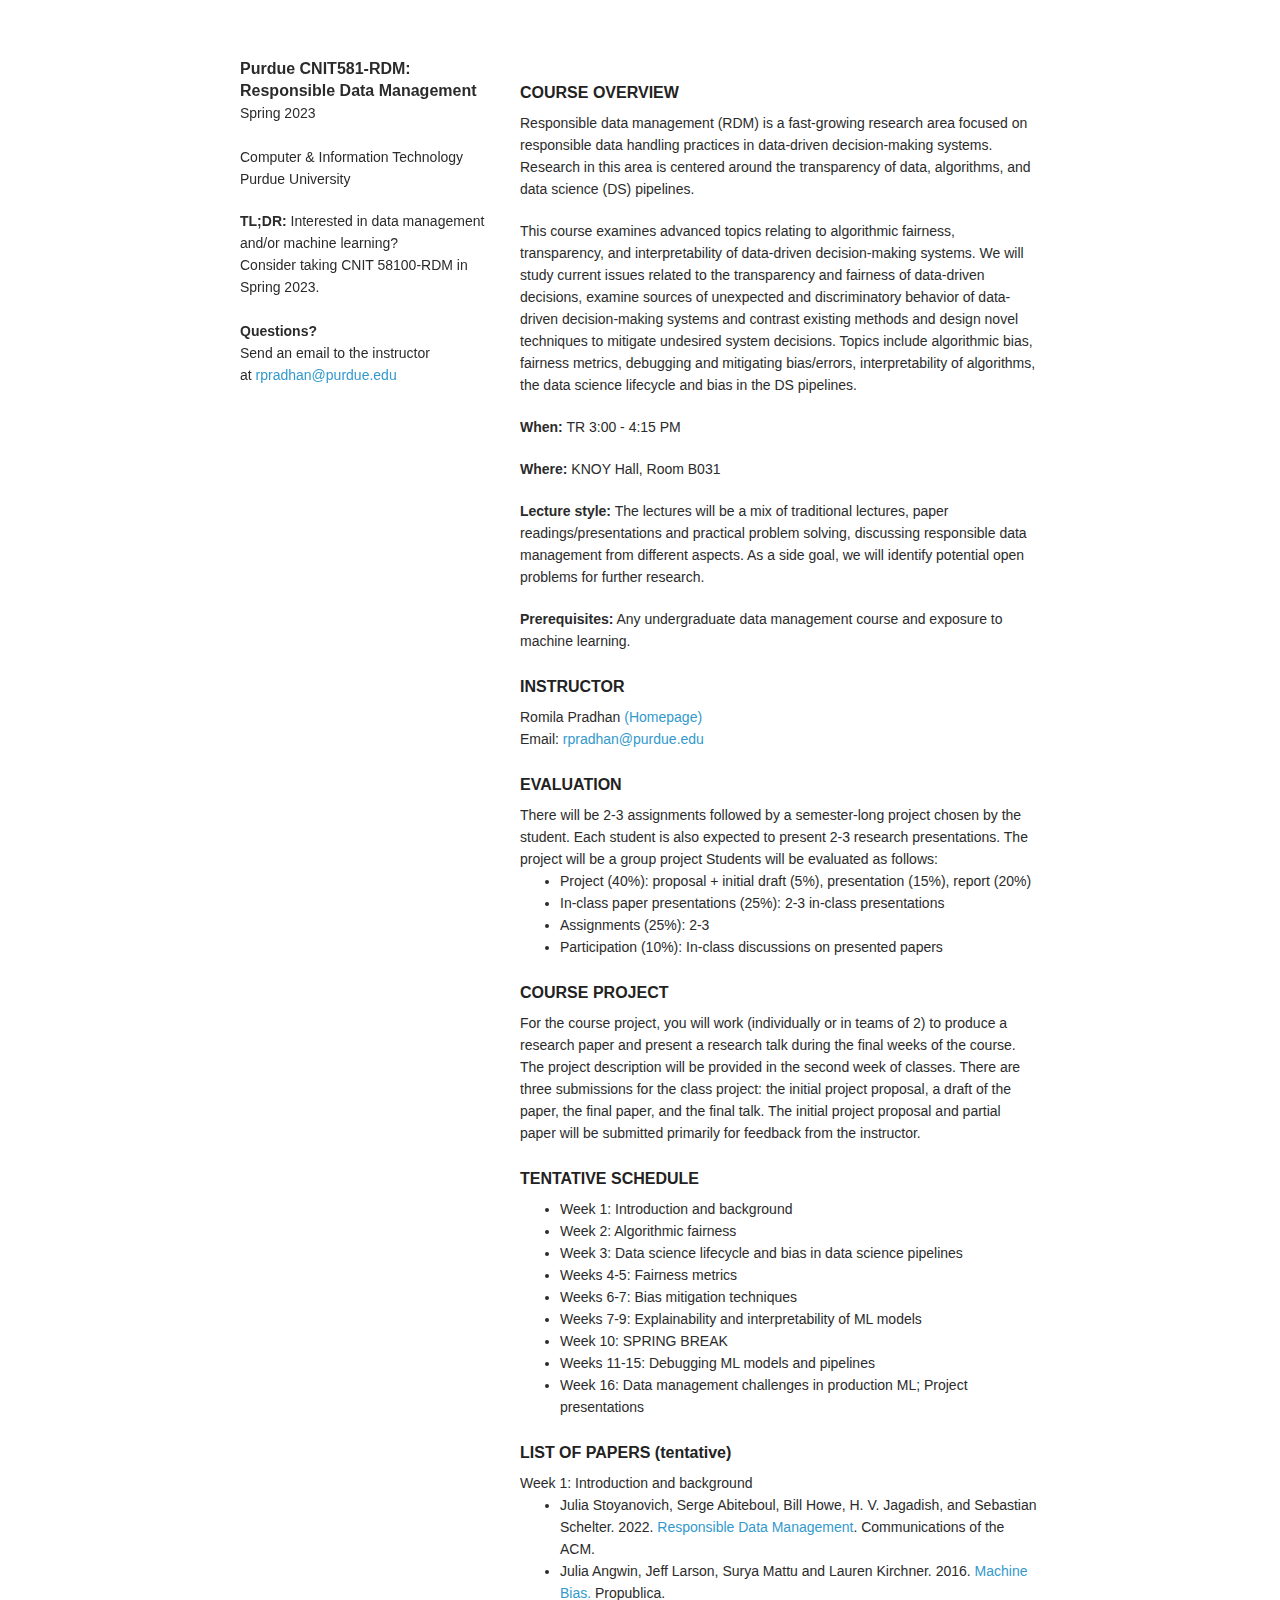
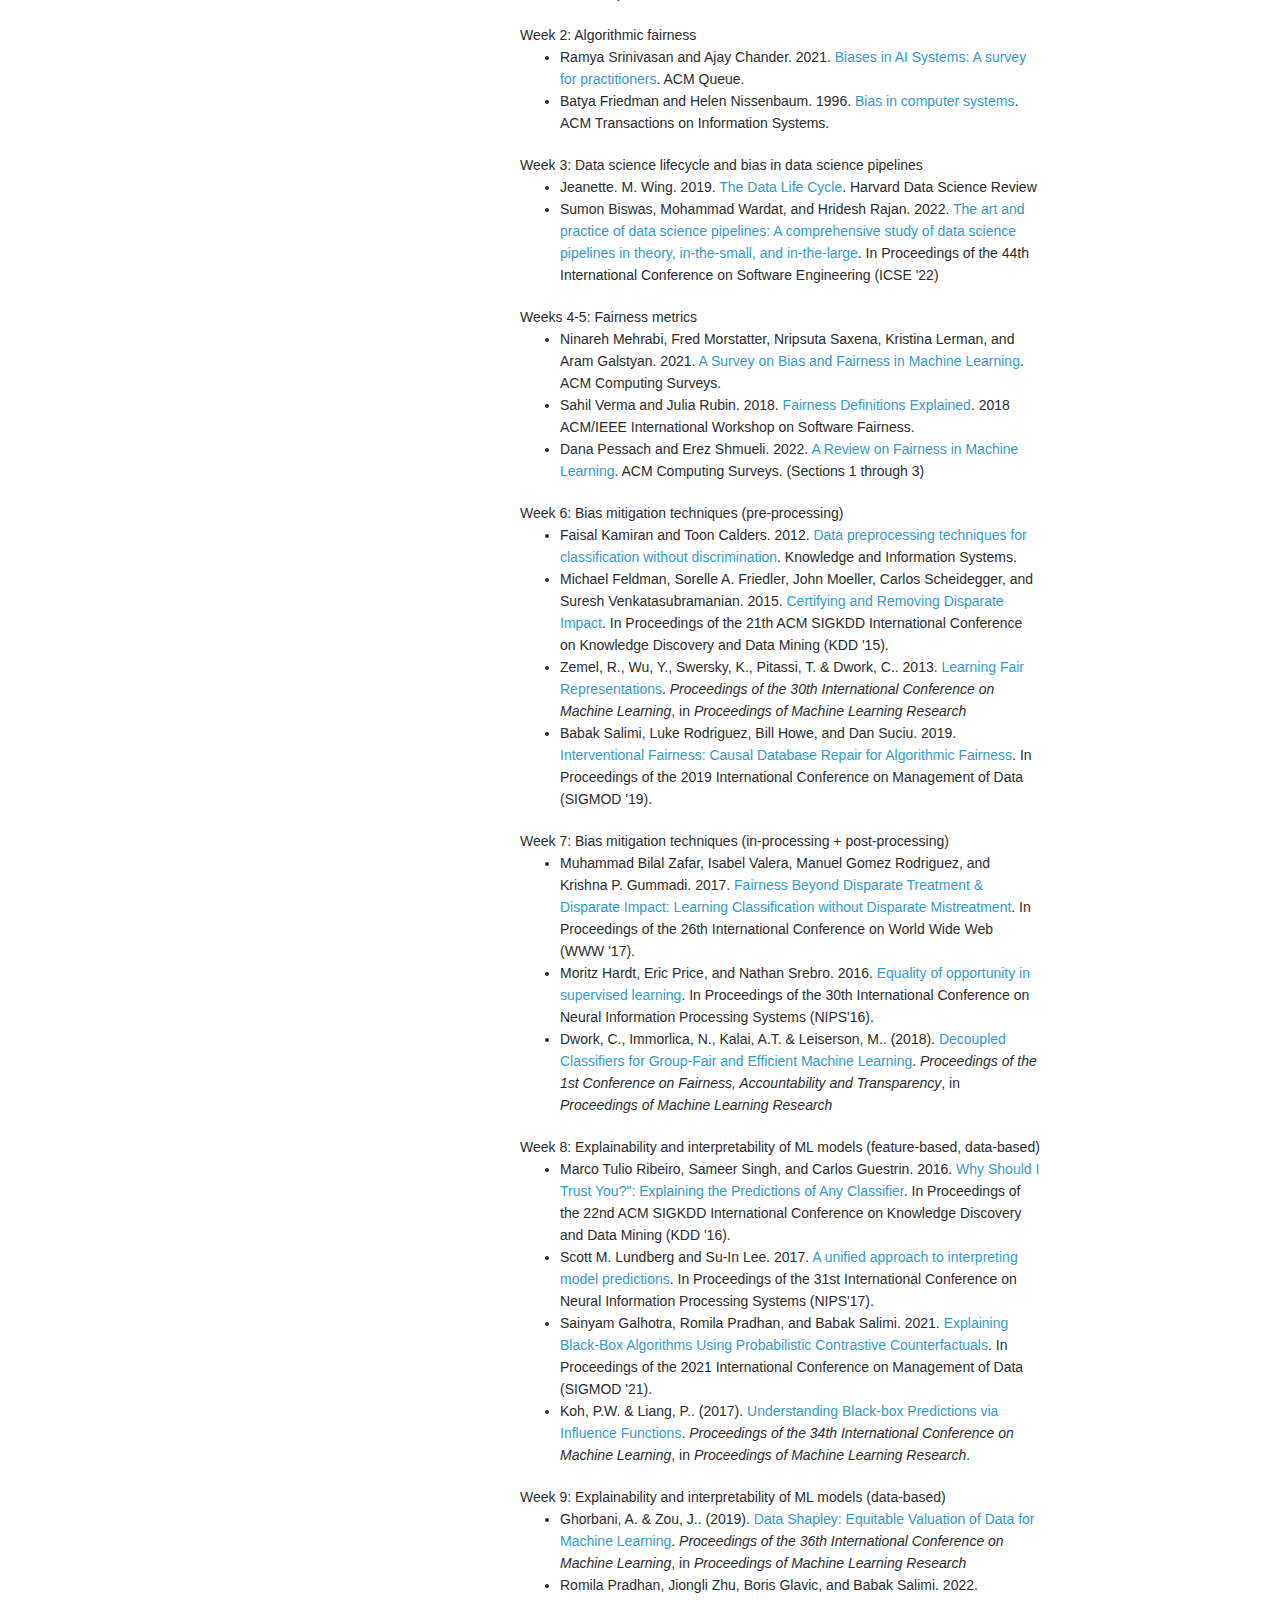
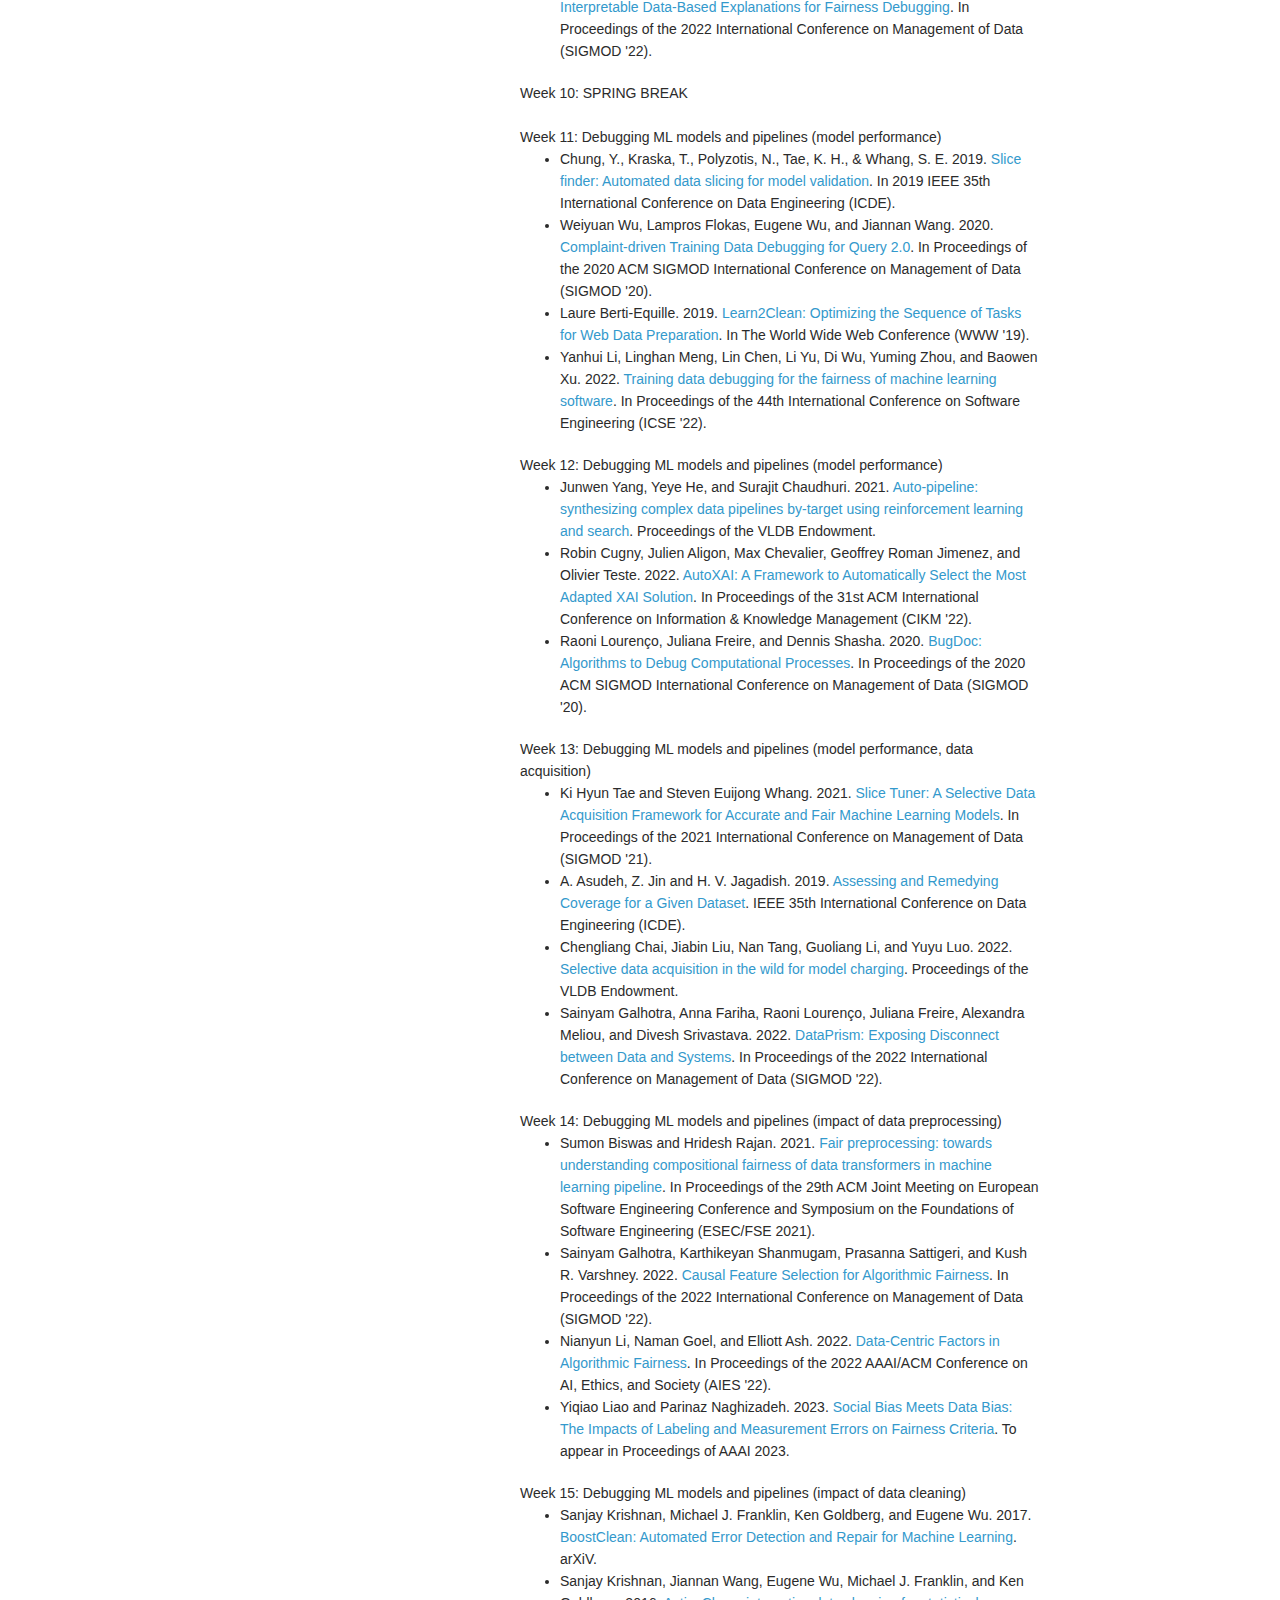
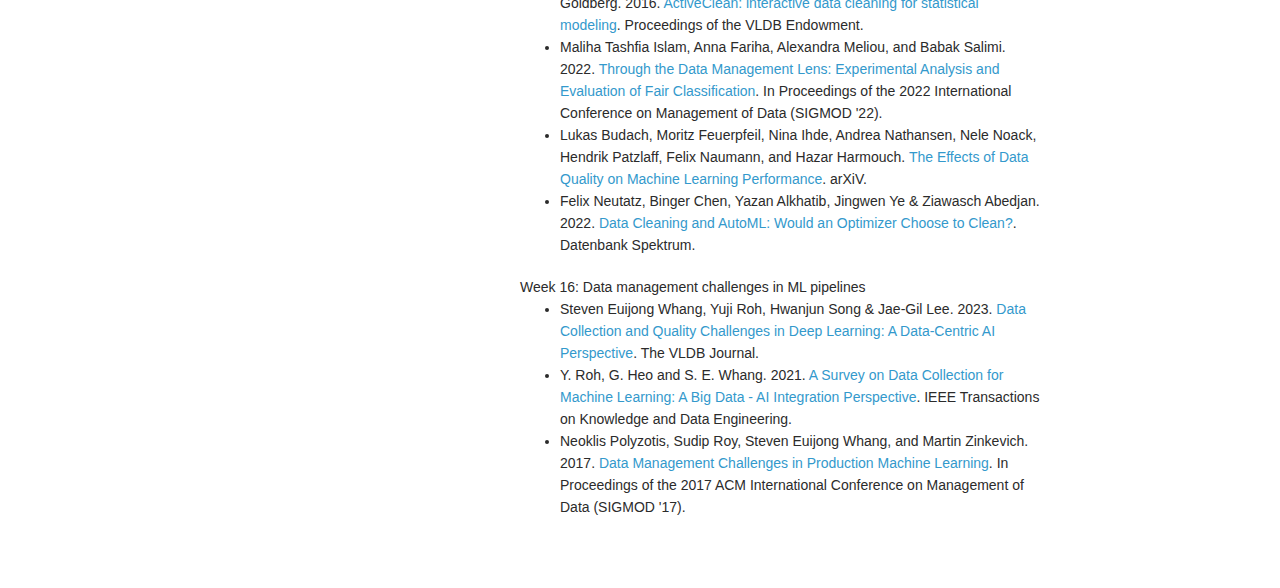
==== CNIT581RDM.html @ f072caec "rdm spring23" ====
<!doctype html>
<html>
  <head>
    <meta charset="utf-8">
    <meta http-equiv="X-UA-Compatible" content="chrome=1">
    <title>Purdue CNIT581-RDM: Responsible Data Management</title>

    <link rel="stylesheet" href="stylesheets/styles.css">
    <link rel="stylesheet" href="stylesheets/pygment_trac.css">
    <meta name="viewport" content="width=device-width">
    <!--[if lt IE 9]>
    <script src="//html5shiv.googlecode.com/svn/trunk/html5.js"></script>
    <![endif]-->
    <script>
      function toggle(id) {
      var e = document.getElementById(id);
      e.style.display = (e.style.display == 'block') ? 'none' : 'block';
    }
    </script>
    <link rel = "icon" href = "https://www.purdue.edu/purdue/images/favicon.ico" type = "image/x-icon">
    <link rel = "icon" href = "https://www.purdue.edu/purdue/images/favicon.ico" type = "shortcut icon">
  </head>
  <body>
    <div class="wrapper">
      <header>
        <b><font size=3em>Purdue CNIT581-RDM: Responsible Data Management</font></b><br>
        Spring 2023<br>
        <br>
        Computer & Information Technology<br>
        Purdue University<br>
        </p>
        
        <b>TL;DR:</b> Interested in data management and/or machine learning? <br>
        Consider taking CNIT 58100-RDM in Spring 2023. <br>

        <br><b>Questions?</b> 
        <br>Send an email to the instructor 
        <br>at <a href="mailto:">rpradhan@purdue.edu</a>
      </header>

      <section>
        <h2>COURSE OVERVIEW</h2>
        <p>Responsible data management (RDM) is a fast-growing research area focused on responsible data handling practices in data-driven decision-making systems. Research in this area is centered around the transparency of data, algorithms, and data science (DS) pipelines. </p>
 
        <p>This course examines advanced topics relating to algorithmic fairness, transparency, and interpretability of data-driven decision-making systems. We will study current issues related to the transparency and fairness of data-driven decisions, examine sources of unexpected and discriminatory behavior of data-driven decision-making systems and contrast existing methods and design novel techniques to mitigate undesired system decisions. Topics include algorithmic bias, fairness metrics, debugging and mitigating bias/errors, interpretability of algorithms, the data science lifecycle and bias in the DS pipelines.</p>

        <p><b>When:</b> TR 3:00 - 4:15 PM</p> 
        <p><b>Where:</b> KNOY Hall, Room B031</p> 

        <p><b>Lecture style:</b> The lectures will be a mix of traditional lectures, paper readings/presentations and practical problem solving, discussing responsible data management from different aspects. As a side goal, we will identify potential open problems for further research.</p>
        
        <p><b>Prerequisites:</b> Any undergraduate data management course and exposure to machine learning.</p> 

        <div id="instructor">
        <h2>INSTRUCTOR</h2>
        Romila Pradhan<a href="https://romilapradhan.github.io"> (Homepage)</a> 
        <br>Email: <a href="mailto:">rpradhan@purdue.edu</a>

        <div id="evaluation">
        <h2>EVALUATION</h2>
        There will be 2-3 assignments followed by a semester-long project chosen by the student. Each student is also expected to present 2-3 research presentations. The project will be a group project 

        Students will be evaluated as follows: 
        <ul>
          <li> Project (40%): proposal + initial draft (5%), presentation (15%), report (20%)</li>
          <li> In-class paper presentations (25%): 2-3 in-class presentations</li>
          <li> Assignments (25%): 2-3</li>
          <li> Participation (10%): In-class discussions on presented papers</li>
        </ul>

        <div id="project">
        <h2>COURSE PROJECT</h2>
        For the course project, you will work (individually or in teams of 2) to produce a research paper and present a research talk during the final weeks of the course. The project description will be provided in the second week of classes.

        There are three submissions for the class project: the initial project proposal, a draft of the paper, the final paper, and the final talk. The initial project proposal and partial paper will be submitted primarily for feedback from the instructor.

        <div id="schedule">
        <h2>TENTATIVE SCHEDULE</h2>
          <ul>
            <li> Week 1: Introduction and background</li>
            <li> Week 2: Algorithmic fairness</li>
            <li> Week 3: Data science lifecycle and bias in data science pipelines</li>
            <li> Weeks 4-5: Fairness metrics</li>
            <li> Weeks 6-7: Bias mitigation techniques</li>
            <li> Weeks 7-9: Explainability and interpretability of ML models</li>
            <li>Week 10: SPRING BREAK</li>
            <li> Weeks 11-15: Debugging ML models and pipelines </li>
            <li> Week 16: Data management challenges in production ML; Project presentations</li>
          </ul>
        </div>

        <div id="schedule">
        <h2>LIST OF PAPERS (tentative)</h2>
            Week 1: Introduction and background
            <ul>
              <li>Julia Stoyanovich, Serge Abiteboul, Bill Howe, H. V. Jagadish, and Sebastian Schelter. 2022. <a href="https://dl.acm.org/doi/10.1145/3488717">Responsible Data Management</a>. Communications of the ACM.</li>
              <li>Julia Angwin, Jeff Larson, Surya Mattu and Lauren Kirchner. 2016. <a href="https://www.propublica.org/article/machine-bias-risk-assessments-in-criminal-sentencing">Machine Bias.</a> Propublica.</li>
            </ul>

            Week 2: Algorithmic fairness
            <ul>
              <li>Ramya Srinivasan and Ajay Chander. 2021. <a href="https://doi.org/10.1145/3466132.3466134">Biases in AI Systems: A survey for practitioners</a>. ACM Queue.</li>
              <li>Batya Friedman and Helen Nissenbaum. 1996. <a href="https://doi.org/10.1145/230538.230561">Bias in computer systems</a>. ACM Transactions on Information Systems.</li>
            </ul>

            Week 3: Data science lifecycle and bias in data science pipelines
            <ul>
              <li>Jeanette. M. Wing. 2019. <a href="https://doi.org/10.1162/99608f92.e26845b4">The Data Life Cycle</a>. Harvard Data Science Review</li>
              <li>Sumon Biswas, Mohammad Wardat, and Hridesh Rajan. 2022. <a href="https://doi.org/10.1145/3510003.3510057">The art and practice of data science pipelines: A comprehensive study of data science pipelines in theory, in-the-small, and in-the-large</a>. In Proceedings of the 44th International Conference on Software Engineering (ICSE '22)</li>
            </ul>

            Weeks 4-5: Fairness metrics
            <ul>
              <li>Ninareh Mehrabi, Fred Morstatter, Nripsuta Saxena, Kristina Lerman, and Aram Galstyan. 2021. <a href="https://doi.org/10.1145/3457607">A Survey on Bias and Fairness in Machine Learning</a>. ACM Computing Surveys.</li>
              <li>Sahil Verma and Julia Rubin. 2018. <a href="https://fairware.cs.umass.edu/papers/Verma.pdf">Fairness Definitions Explained</a>. 2018 ACM/IEEE International Workshop on Software Fairness.</li>
              <li>Dana Pessach and Erez Shmueli. 2022. <a href="https://doi.org/10.1145/3494672">A Review on Fairness in Machine Learning</a>. ACM Computing Surveys. (Sections 1 through 3)</li>
            </ul>
           
            Week 6: Bias mitigation techniques (pre-processing)
            <ul>
              <li>Faisal Kamiran and Toon Calders. 2012. <a href="https://doi.org/10.1007/s10115-011-0463-8">Data preprocessing techniques for classification without discrimination</a>. Knowledge and Information Systems.</li>
              <li>Michael Feldman, Sorelle A. Friedler, John Moeller, Carlos Scheidegger, and Suresh Venkatasubramanian. 2015. <a href="https://doi.org/10.1145/2783258.2783311">Certifying and Removing Disparate Impact</a>. In Proceedings of the 21th ACM SIGKDD International Conference on Knowledge Discovery and Data Mining (KDD '15).</li>
              <li>Zemel, R., Wu, Y., Swersky, K., Pitassi, T. &amp; Dwork, C.. 2013. <a href="https://proceedings.mlr.press/v28/zemel13.html">Learning Fair Representations</a>. <i>Proceedings of the 30th International Conference on Machine Learning</i>, in <i>Proceedings of Machine Learning Research</i> </li>
              <li>Babak Salimi, Luke Rodriguez, Bill Howe, and Dan Suciu. 2019. <a href="https://doi.org/10.1145/3299869.3319901">Interventional Fairness: Causal Database Repair for Algorithmic Fairness</a>. In Proceedings of the 2019 International Conference on Management of Data (SIGMOD '19).</li>
            </ul>

            Week 7: Bias mitigation techniques (in-processing + post-processing)
            <ul>
              <li>Muhammad Bilal Zafar, Isabel Valera, Manuel Gomez Rodriguez, and Krishna P. Gummadi. 2017. <a href="https://doi.org/10.1145/3038912.3052660">Fairness Beyond Disparate Treatment &amp; Disparate Impact: Learning Classification without Disparate Mistreatment</a>. In Proceedings of the 26th International Conference on World Wide Web (WWW '17). </li>
              <li>Moritz Hardt, Eric Price, and Nathan Srebro. 2016. <a href="https://papers.nips.cc/paper/2016/hash/9d2682367c3935defcb1f9e247a97c0d-Abstract.html">Equality of opportunity in supervised learning</a>. In Proceedings of the 30th International Conference on Neural Information Processing Systems (NIPS'16). </li>
              <li>Dwork, C., Immorlica, N., Kalai, A.T. &amp; Leiserson, M.. (2018). <a href="https://proceedings.mlr.press/v81/dwork18a.html">Decoupled Classifiers for Group-Fair and Efficient Machine Learning</a>. <i>Proceedings of the 1st Conference on Fairness, Accountability and Transparency</i>, in <i>Proceedings of Machine Learning Research</i></li>
            </ul>

            Week 8: Explainability and interpretability of ML models (feature-based, data-based)
            <ul>
              <li>Marco Tulio Ribeiro, Sameer Singh, and Carlos Guestrin. 2016. <a href="https://doi.org/10.1145/2939672.2939778">Why Should I Trust You?": Explaining the Predictions of Any Classifier</a>. In Proceedings of the 22nd ACM SIGKDD International Conference on Knowledge Discovery and Data Mining (KDD '16). </li>
              <li>Scott M. Lundberg and Su-In Lee. 2017. <a href="https://proceedings.neurips.cc/paper/2017/file/8a20a8621978632d76c43dfd28b67767-Paper.pdf">A unified approach to interpreting model predictions</a>. In Proceedings of the 31st International Conference on Neural Information Processing Systems (NIPS'17).</li>
              <li>Sainyam Galhotra, Romila Pradhan, and Babak Salimi. 2021. <a href="https://doi.org/10.1145/3448016.3458455">Explaining Black-Box Algorithms Using Probabilistic Contrastive Counterfactuals</a>. In Proceedings of the 2021 International Conference on Management of Data (SIGMOD '21).</li>
              <li>Koh, P.W. &amp; Liang, P.. (2017). <a href="https://proceedings.mlr.press/v70/koh17a.html">Understanding Black-box Predictions via Influence Functions</a>. <i>Proceedings of the 34th International Conference on Machine Learning</i>, in <i>Proceedings of Machine Learning Research</i>.</li>
            </ul>

            Week 9: Explainability and interpretability of ML models (data-based)
            <ul>
              <li>Ghorbani, A. &amp; Zou, J.. (2019). <a href="https://proceedings.mlr.press/v97/ghorbani19c.html">Data Shapley: Equitable Valuation of Data for Machine Learning</a>. <i>Proceedings of the 36th International Conference on Machine Learning</i>, in <i>Proceedings of Machine Learning Research</i></li>
              <li>Romila Pradhan, Jiongli Zhu, Boris Glavic, and Babak Salimi. 2022. <a href="https://doi.org/10.1145/3514221.3517886">Interpretable Data-Based Explanations for Fairness Debugging</a>. In Proceedings of the 2022 International Conference on Management of Data (SIGMOD '22).</li>
            </ul>

            Week 10: SPRING BREAK<br><br>
            
            Week 11: Debugging ML models and pipelines (model performance)
            <ul>
              <li>Chung, Y., Kraska, T., Polyzotis, N., Tae, K. H., & Whang, S. E. 2019. <a href="https://research.google/pubs/pub47966/">Slice finder: Automated data slicing for model validation</a>. In 2019 IEEE 35th International Conference on Data Engineering (ICDE).</li>
              <li>Weiyuan Wu, Lampros Flokas, Eugene Wu, and Jiannan Wang. 2020. <a href="https://doi.org/10.1145/3318464.3389696">Complaint-driven Training Data Debugging for Query 2.0</a>. In Proceedings of the 2020 ACM SIGMOD International Conference on Management of Data (SIGMOD '20).</li>
              <!-- <li>DiffML: End-to-end Differentiable ML Pipelines</li> -->
              <li>Laure Berti-Equille. 2019. <a href="https://doi.org/10.1145/3308558.3313602">Learn2Clean: Optimizing the Sequence of Tasks for Web Data Preparation</a>. In The World Wide Web Conference (WWW '19).</li>
              <li>Yanhui Li, Linghan Meng, Lin Chen, Li Yu, Di Wu, Yuming Zhou, and Baowen Xu. 2022. <a href="https://doi.org/10.1145/3510003.3510091">Training data debugging for the fairness of machine learning software</a>. In Proceedings of the 44th International Conference on Software Engineering (ICSE '22). </li>
            </ul>

            Week 12: Debugging ML models and pipelines (model performance)
            <ul>
              <li>Junwen Yang, Yeye He, and Surajit Chaudhuri. 2021. <a href="https://doi.org/10.14778/3476249.3476303">Auto-pipeline: synthesizing complex data pipelines by-target using reinforcement learning and search</a>. Proceedings of the VLDB Endowment.</li>
              <li>Robin Cugny, Julien Aligon, Max Chevalier, Geoffrey Roman Jimenez, and Olivier Teste. 2022. <a href="https://doi.org/10.1145/3511808.3557247">AutoXAI: A Framework to Automatically Select the Most Adapted XAI Solution</a>. In Proceedings of the 31st ACM International Conference on Information &amp; Knowledge Management (CIKM '22).</li>
              <li>Raoni Lourenço, Juliana Freire, and Dennis Shasha. 2020. <a href="https://doi.org/10.1145/3318464.3389763">BugDoc: Algorithms to Debug Computational Processes</a>. In Proceedings of the 2020 ACM SIGMOD International Conference on Management of Data (SIGMOD '20).</li>
            </ul>

            Week 13: Debugging ML models and pipelines (model performance, data acquisition)
            <ul>
              <li>Ki Hyun Tae and Steven Euijong Whang. 2021. <a href="https://doi.org/10.1145/3448016.3452792">Slice Tuner: A Selective Data Acquisition Framework for Accurate and Fair Machine Learning Models</a>. In Proceedings of the 2021 International Conference on Management of Data (SIGMOD '21).</li>
              <li>A. Asudeh, Z. Jin and H. V. Jagadish. 2019. <a href="https://doi.org/10.1109/ICDE.2019.00056.">Assessing and Remedying Coverage for a Given Dataset</a>. IEEE 35th International Conference on Data Engineering (ICDE).</li>
              <li>Chengliang Chai, Jiabin Liu, Nan Tang, Guoliang Li, and Yuyu Luo. 2022. <a href="https://doi.org/10.14778/3523210.3523223">Selective data acquisition in the wild for model charging</a>. Proceedings of the VLDB Endowment.</li>
              <li>Sainyam Galhotra, Anna Fariha, Raoni Lourenço, Juliana Freire, Alexandra Meliou, and Divesh Srivastava. 2022. <a href="https://doi.org/10.1145/3514221.3517864">DataPrism: Exposing Disconnect between Data and Systems</a>. In Proceedings of the 2022 International Conference on Management of Data (SIGMOD '22).</li>
            </ul>

            Week 14: Debugging ML models and pipelines (impact of data preprocessing)
            <ul>
              <li>Sumon Biswas and Hridesh Rajan. 2021. <a href="https://doi.org/10.1145/3468264.3468536">Fair preprocessing: towards understanding compositional fairness of data transformers in machine learning pipeline</a>. In Proceedings of the 29th ACM Joint Meeting on European Software Engineering Conference and Symposium on the Foundations of Software Engineering (ESEC/FSE 2021).</li>
              <li>Sainyam Galhotra, Karthikeyan Shanmugam, Prasanna Sattigeri, and Kush R. Varshney. 2022. <a href="https://doi.org/10.1145/3514221.3517909">Causal Feature Selection for Algorithmic Fairness</a>. In Proceedings of the 2022 International Conference on Management of Data (SIGMOD '22).</li>
              <li>Nianyun Li, Naman Goel, and Elliott Ash. 2022. <a href="https://doi.org/10.1145/3514094.3534147">Data-Centric Factors in Algorithmic Fairness</a>. In Proceedings of the 2022 AAAI/ACM Conference on AI, Ethics, and Society (AIES '22).</li>
              <li>Yiqiao Liao and Parinaz Naghizadeh. 2023. <a href="https://arxiv.org/pdf/2206.00137.pdf">Social Bias Meets Data Bias: The Impacts of Labeling and Measurement Errors on Fairness Criteria</a>. To appear in Proceedings of AAAI 2023.</li>
            </ul>

            Week 15: Debugging ML models and pipelines (impact of data cleaning)
            <ul>
              <li>Sanjay Krishnan, Michael J. Franklin, Ken Goldberg, and Eugene Wu. 2017. <a href="https://arxiv.org/pdf/1711.01299.pdf">BoostClean: Automated Error Detection and Repair for Machine Learning</a>. arXiV.</li>
              <li>Sanjay Krishnan, Jiannan Wang, Eugene Wu, Michael J. Franklin, and Ken Goldberg. 2016. <a href="https://doi.org/10.14778/2994509.2994514">ActiveClean: interactive data cleaning for statistical modeling</a>. Proceedings of the VLDB Endowment.</li>
              <li>Maliha Tashfia Islam, Anna Fariha, Alexandra Meliou, and Babak Salimi. 2022. <a href="https://doi.org/10.1145/3514221.3517841">Through the Data Management Lens: Experimental Analysis and Evaluation of Fair Classification</a>. In Proceedings of the 2022 International Conference on Management of Data (SIGMOD '22).</li>
              <li>Lukas Budach, Moritz Feuerpfeil, Nina Ihde, Andrea Nathansen, Nele Noack, Hendrik Patzlaff, Felix Naumann, and Hazar Harmouch. <a href="https://arxiv.org/pdf/2207.14529.pdf">The Effects of Data Quality on Machine Learning Performance</a>. arXiV.</li>
              <li>Felix Neutatz, Binger Chen, Yazan Alkhatib, Jingwen Ye & Ziawasch Abedjan. 2022. <a href="https://doi.org/10.1007/s13222-022-00413-2">Data Cleaning and AutoML: Would an Optimizer Choose to Clean?</a>. Datenbank Spektrum. </li>
            </ul>

            Week 16: Data management challenges in ML pipelines
            <ul>
              <li>Steven Euijong Whang, Yuji Roh, Hwanjun Song & Jae-Gil Lee. 2023. <a href="https://doi.org/10.1007/s00778-022-00775-9">Data Collection and Quality Challenges in Deep Learning: A Data-Centric AI Perspective</a>. The VLDB Journal.</li>
              <li>Y. Roh, G. Heo and S. E. Whang. 2021. <a href="https://ieeexplore.ieee.org/document/8862913">A Survey on Data Collection for Machine Learning: A Big Data - AI Integration Perspective</a>. IEEE Transactions on Knowledge and Data Engineering.</li>
              <li>Neoklis Polyzotis, Sudip Roy, Steven Euijong Whang, and Martin Zinkevich. 2017. <a href="https://doi.org/10.1145/3035918.3054782">Data Management Challenges in Production Machine Learning</a>. In Proceedings of the 2017 ACM International Conference on Management of Data (SIGMOD '17).</li>
            </ul>
        </div>
  </body>
</html>
---- stylesheets/styles.css ----
body {
  background-color: #fff;
  padding:50px;
  font: 14px "Segoe UI", Roboto, Oxygen, Ubuntu, Cantarell, "Fira Sans", "Droid Sans", "Helvetica Neue", Arial, sans-serif, "Apple Color Emoji", "Segoe UI Emoji", "Segoe UI Symbol";
  color:#2b2b2b;
  font-weight:400;
  line-height: 22px;
}

h1, h2, h3, h4, h5, h6 {
  color:#222;
  margin:0 0 20px;
}

p, ul, ol, table, pre, dl {
  margin:0 0 20px;
}

h1{
  margin-top:0em
}

h2, h3 {
  margin-top:1.5em;
  margin-bottom: 0.5em;
}

h1, h2 {
  font-size:16px;
  font-weight: 700;
}

h3, h4, h5, h6 {
  color:#494949;
  font-weight: 500;
}

a {
  color:#39c;
  text-decoration:none;
}

a:hover {
  color:#069;
}

a small {
  font-size:11px;
  color:#777;
  margin-top:-0.3em;
  display:block;
}

a:hover small {
  color:#777;
}

.wrapper {
  width:800px;
  margin:0 auto;
}

blockquote {
  border-left:1px solid #e5e5e5;
  margin:0;
  padding:0 0 0 20px;
  font-style:italic;
}

code, pre {
  font-family:Monaco, Bitstream Vera Sans Mono, Lucida Console, Terminal, Consolas, Liberation Mono, DejaVu Sans Mono, Courier New, monospace;
  color:#333;
}

pre {
  padding:8px 15px;
  background: #f8f8f8;
  border-radius:5px;
  border:1px solid #e5e5e5;
  overflow-x: auto;
}

table {
  width:100%;
  border-collapse:collapse;
}

th, td {
  text-align:left;
  padding:5px 10px;
  border-bottom:1px solid #e5e5e5;
}

dt {
  color:#444;
  font-weight:500;
}

th {
  color:#444;
}

img {
  max-width:100%;
}

header {
  width:270px;
  float:left;
  position:fixed;
  -webkit-font-smoothing:subpixel-antialiased;
}

header ul {
  list-style:none;
  height:40px;
  padding:0;
  background: #f4f4f4;
  border-radius:5px;
  border:1px solid #e0e0e0;
  width:200px;
}

header li {
  width:90px;
  float:left;
  border-right:1px solid #e0e0e0;
  height:40px;
}

header li:first-child a {
  border-radius:5px 0 0 5px;
}

header li:last-child a {
  border-radius:0 5px 5px 0;
}

header ul a {
  line-height:1;
  font-size:11px;
  color:#999;
  display:block;
  text-align:center;
  padding-top:10px;
  height:34px;
}

header ul a:hover {
  color:#999;
}

header ul a:active {
  background-color:#f0f0f0;
}

strong {
  color:#222;
  font-weight:500;
}

header ul li + li{
  border-right:none;
  width:89px;
}

header ul a strong {
  font-size:14px;
  display:block;
  color:#222;
}

section {
  width:520px;
  float:right;
  padding-bottom:50px;
}

small {
  font-size:11px;
}

hr {
  border:0;
  background:#e5e5e5;
  height:1px;
  margin:0 0 20px;
}

footer {
  width:270px;
  float:left;
  position:fixed;
  bottom:50px;
  -webkit-font-smoothing:subpixel-antialiased;
}

@media print, screen and (max-width: 960px) {

  div.wrapper {
    width:auto;
    margin:0;
  }

  header, section, footer {
    float:none;
    position:static;
    width:auto;
  }

  header {
    padding-right:320px;
  }

  section {
    border:1px solid #e5e5e5;
    border-width:1px 0;
    padding:20px 0;
    margin:0 0 20px;
  }

  header a small {
    display:inline;
  }

  header ul {
    position:absolute;
    right:50px;
    top:52px;
  }
}

@media print, screen and (max-width: 720px) {
  body {
    word-wrap:break-word;
  }

  header {
    padding:0;
  }

  header ul, header p.view {
    position:static;
  }

  pre, code {
    word-wrap:normal;
  }
}

@media print, screen and (max-width: 480px) {
  body {
    padding:15px;
  }

  header ul {
    width:99%;
  }

  header li, header ul li + li + li {
    width:33%;
  }
}

@media print {
  body {
    padding:0.4in;
    font-size:12pt;
    color:#444;
  }
}

social  {
  border-top:1px solid #e8e8e8;
  margin-top:50px;
  padding-top:20px
}

contacticon {
  display:block;
  font-size:60px;
  margin:10px
}
---- stylesheets/pygment_trac.css ----
.highlight  { background: #ffffff; }
.highlight .c { color: #999988; font-style: italic } /* Comment */
.highlight .err { color: #a61717; background-color: #e3d2d2 } /* Error */
.highlight .k { font-weight: bold } /* Keyword */
.highlight .o { font-weight: bold } /* Operator */
.highlight .cm { color: #999988; font-style: italic } /* Comment.Multiline */
.highlight .cp { color: #999999; font-weight: bold } /* Comment.Preproc */
.highlight .c1 { color: #999988; font-style: italic } /* Comment.Single */
.highlight .cs { color: #999999; font-weight: bold; font-style: italic } /* Comment.Special */
.highlight .gd { color: #000000; background-color: #ffdddd } /* Generic.Deleted */
.highlight .gd .x { color: #000000; background-color: #ffaaaa } /* Generic.Deleted.Specific */
.highlight .ge { font-style: italic } /* Generic.Emph */
.highlight .gr { color: #aa0000 } /* Generic.Error */
.highlight .gh { color: #999999 } /* Generic.Heading */
.highlight .gi { color: #000000; background-color: #ddffdd } /* Generic.Inserted */
.highlight .gi .x { color: #000000; background-color: #aaffaa } /* Generic.Inserted.Specific */
.highlight .go { color: #888888 } /* Generic.Output */
.highlight .gp { color: #555555 } /* Generic.Prompt */
.highlight .gs { font-weight: bold } /* Generic.Strong */
.highlight .gu { color: #800080; font-weight: bold; } /* Generic.Subheading */
.highlight .gt { color: #aa0000 } /* Generic.Traceback */
.highlight .kc { font-weight: bold } /* Keyword.Constant */
.highlight .kd { font-weight: bold } /* Keyword.Declaration */
.highlight .kn { font-weight: bold } /* Keyword.Namespace */
.highlight .kp { font-weight: bold } /* Keyword.Pseudo */
.highlight .kr { font-weight: bold } /* Keyword.Reserved */
.highlight .kt { color: #445588; font-weight: bold } /* Keyword.Type */
.highlight .m { color: #009999 } /* Literal.Number */
.highlight .s { color: #d14 } /* Literal.String */
.highlight .na { color: #008080 } /* Name.Attribute */
.highlight .nb { color: #0086B3 } /* Name.Builtin */
.highlight .nc { color: #445588; font-weight: bold } /* Name.Class */
.highlight .no { color: #008080 } /* Name.Constant */
.highlight .ni { color: #800080 } /* Name.Entity */
.highlight .ne { color: #990000; font-weight: bold } /* Name.Exception */
.highlight .nf { color: #990000; font-weight: bold } /* Name.Function */
.highlight .nn { color: #555555 } /* Name.Namespace */
.highlight .nt { color: #000080 } /* Name.Tag */
.highlight .nv { color: #008080 } /* Name.Variable */
.highlight .ow { font-weight: bold } /* Operator.Word */
.highlight .w { color: #bbbbbb } /* Text.Whitespace */
.highlight .mf { color: #009999 } /* Literal.Number.Float */
.highlight .mh { color: #009999 } /* Literal.Number.Hex */
.highlight .mi { color: #009999 } /* Literal.Number.Integer */
.highlight .mo { color: #009999 } /* Literal.Number.Oct */
.highlight .sb { color: #d14 } /* Literal.String.Backtick */
.highlight .sc { color: #d14 } /* Literal.String.Char */
.highlight .sd { color: #d14 } /* Literal.String.Doc */
.highlight .s2 { color: #d14 } /* Literal.String.Double */
.highlight .se { color: #d14 } /* Literal.String.Escape */
.highlight .sh { color: #d14 } /* Literal.String.Heredoc */
.highlight .si { color: #d14 } /* Literal.String.Interpol */
.highlight .sx { color: #d14 } /* Literal.String.Other */
.highlight .sr { color: #009926 } /* Literal.String.Regex */
.highlight .s1 { color: #d14 } /* Literal.String.Single */
.highlight .ss { color: #990073 } /* Literal.String.Symbol */
.highlight .bp { color: #999999 } /* Name.Builtin.Pseudo */
.highlight .vc { color: #008080 } /* Name.Variable.Class */
.highlight .vg { color: #008080 } /* Name.Variable.Global */
.highlight .vi { color: #008080 } /* Name.Variable.Instance */
.highlight .il { color: #009999 } /* Literal.Number.Integer.Long */

.type-csharp .highlight .k { color: #0000FF }
.type-csharp .highlight .kt { color: #0000FF }
.type-csharp .highlight .nf { color: #000000; font-weight: normal }
.type-csharp .highlight .nc { color: #2B91AF }
.type-csharp .highlight .nn { color: #000000 }
.type-csharp .highlight .s { color: #A31515 }
.type-csharp .highlight .sc { color: #A31515 }
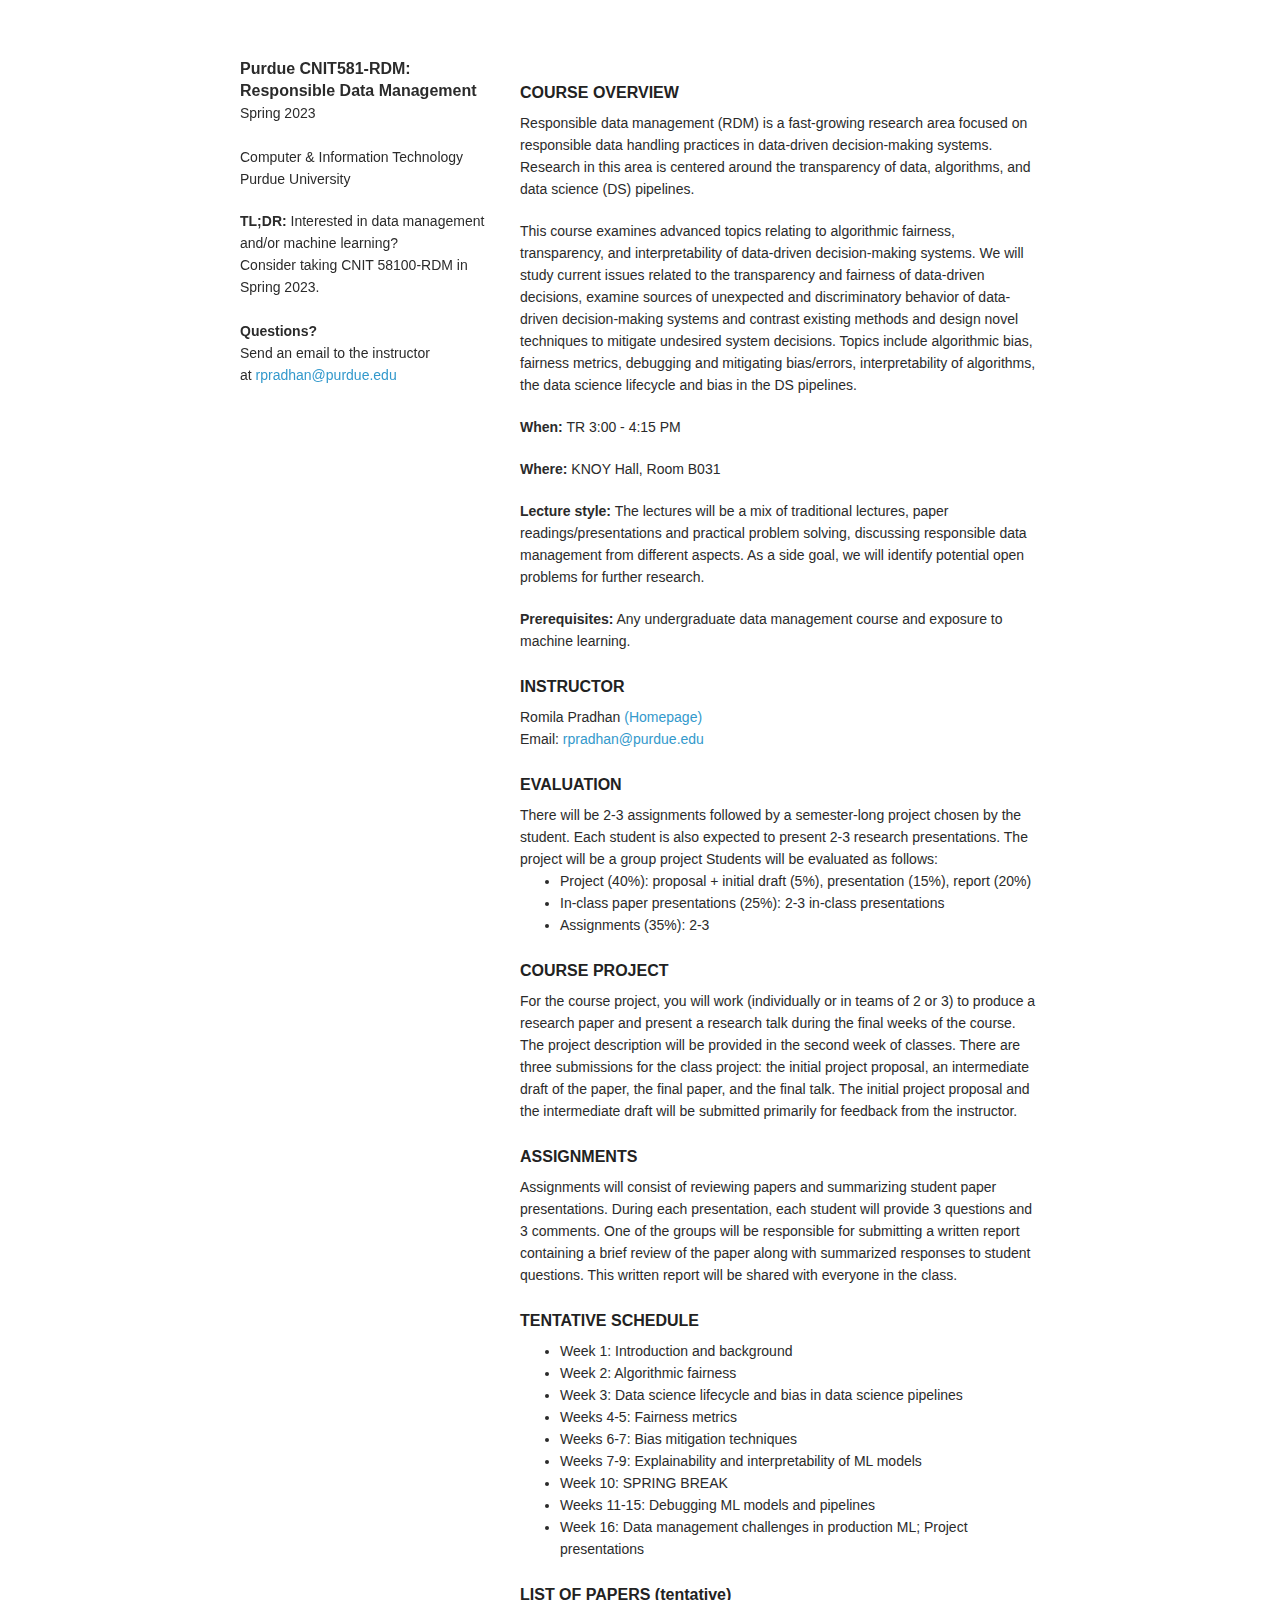
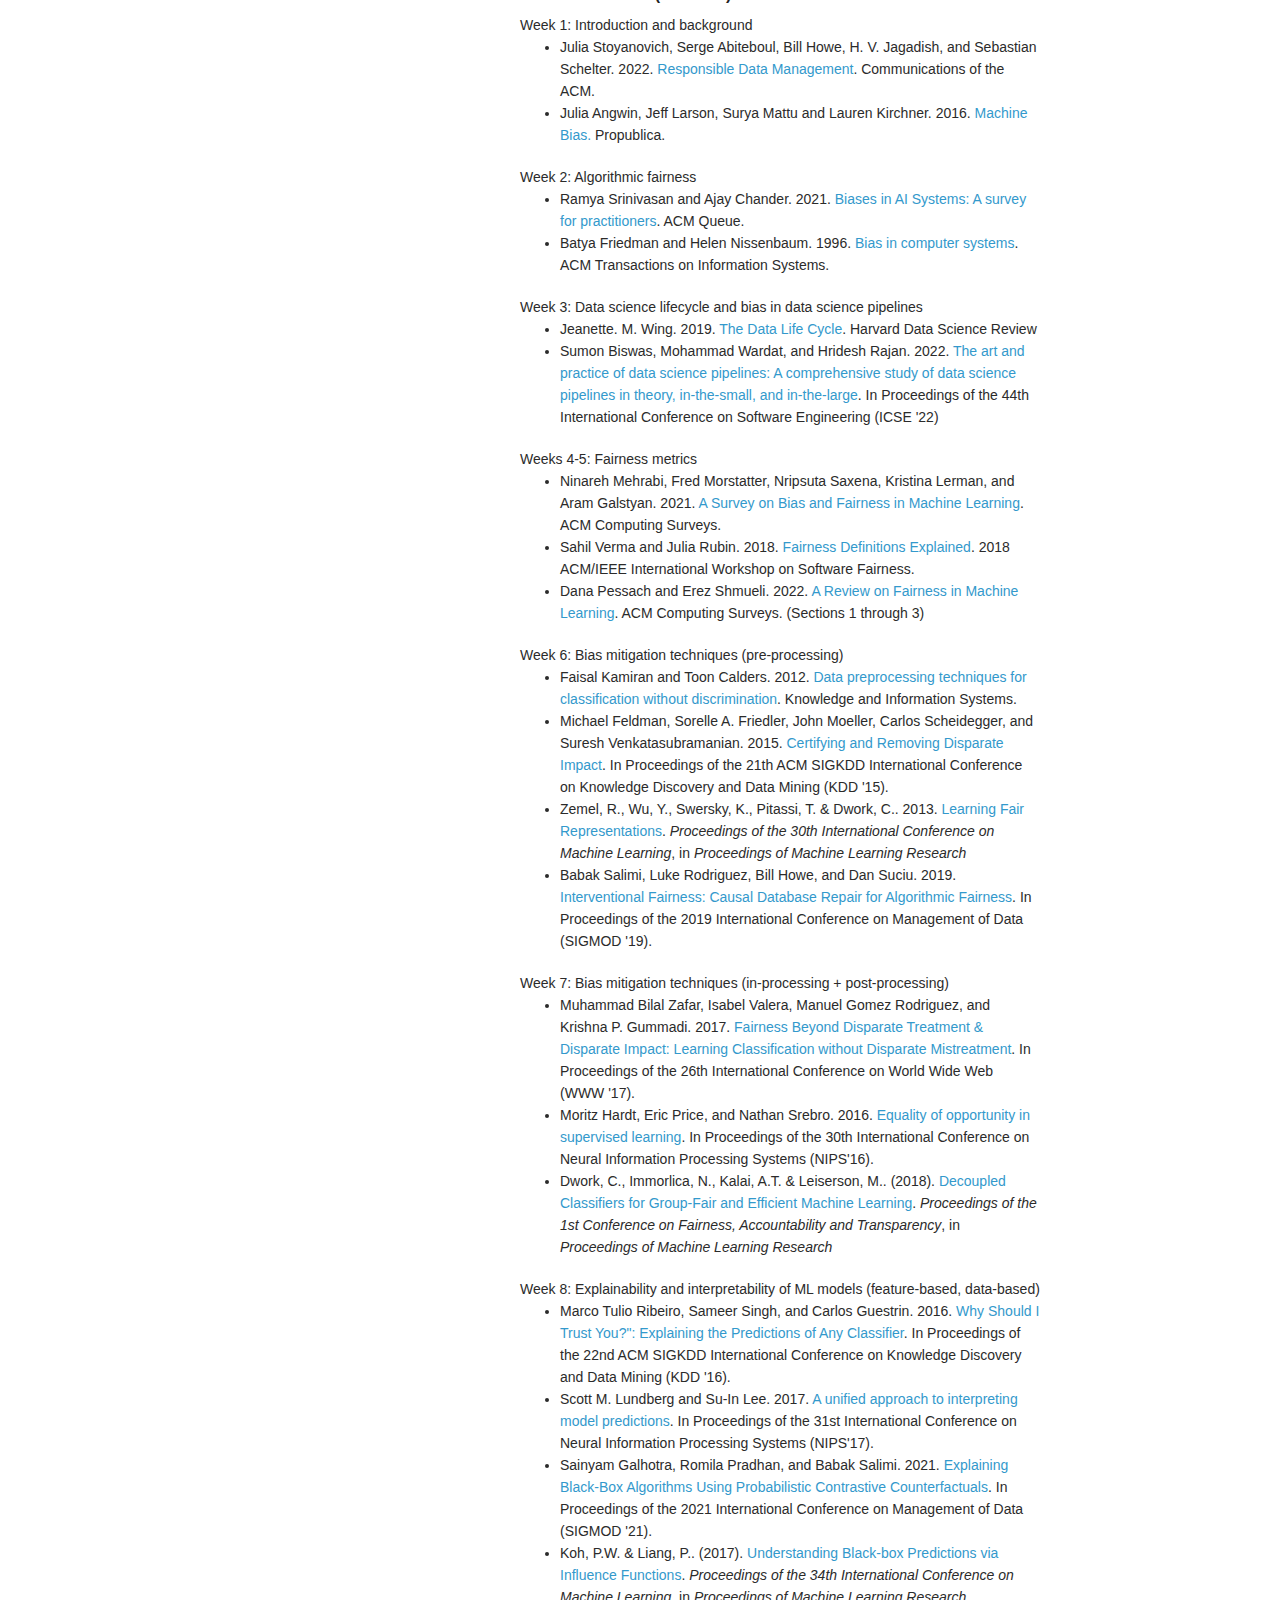
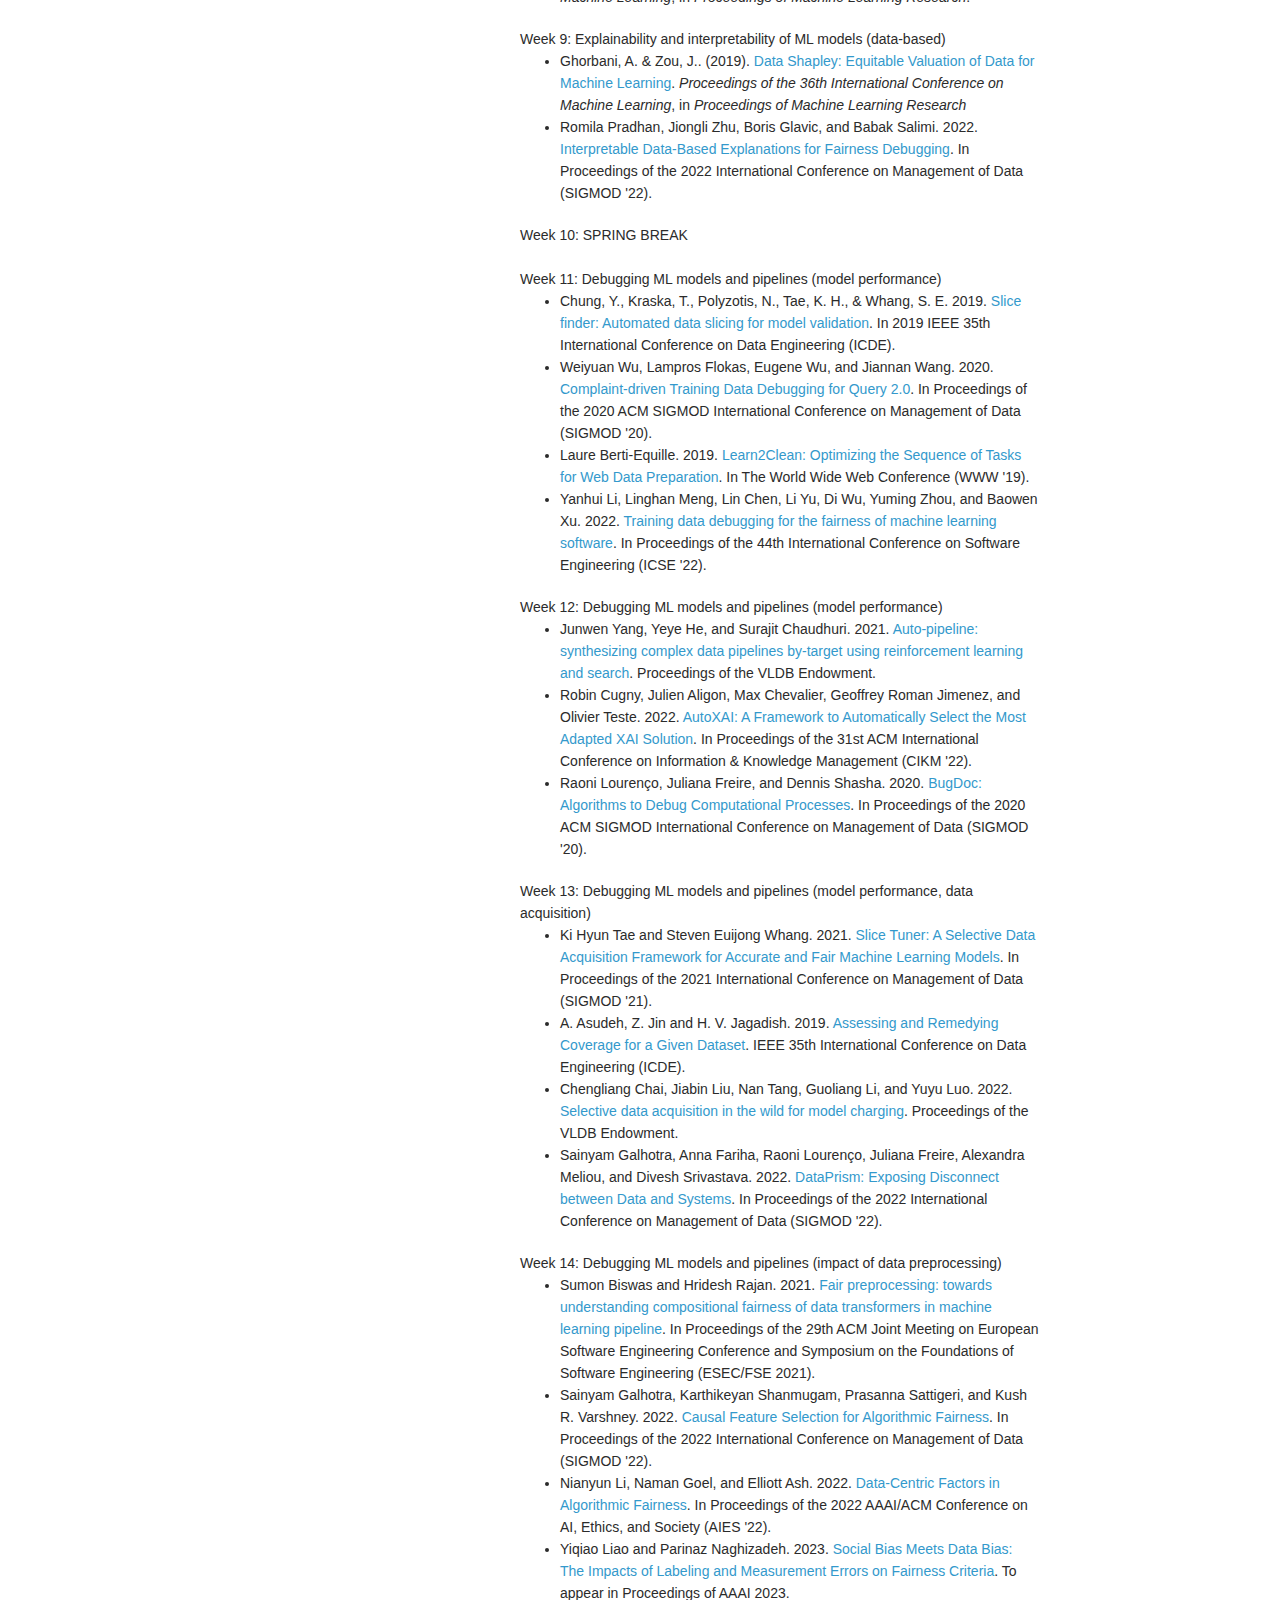
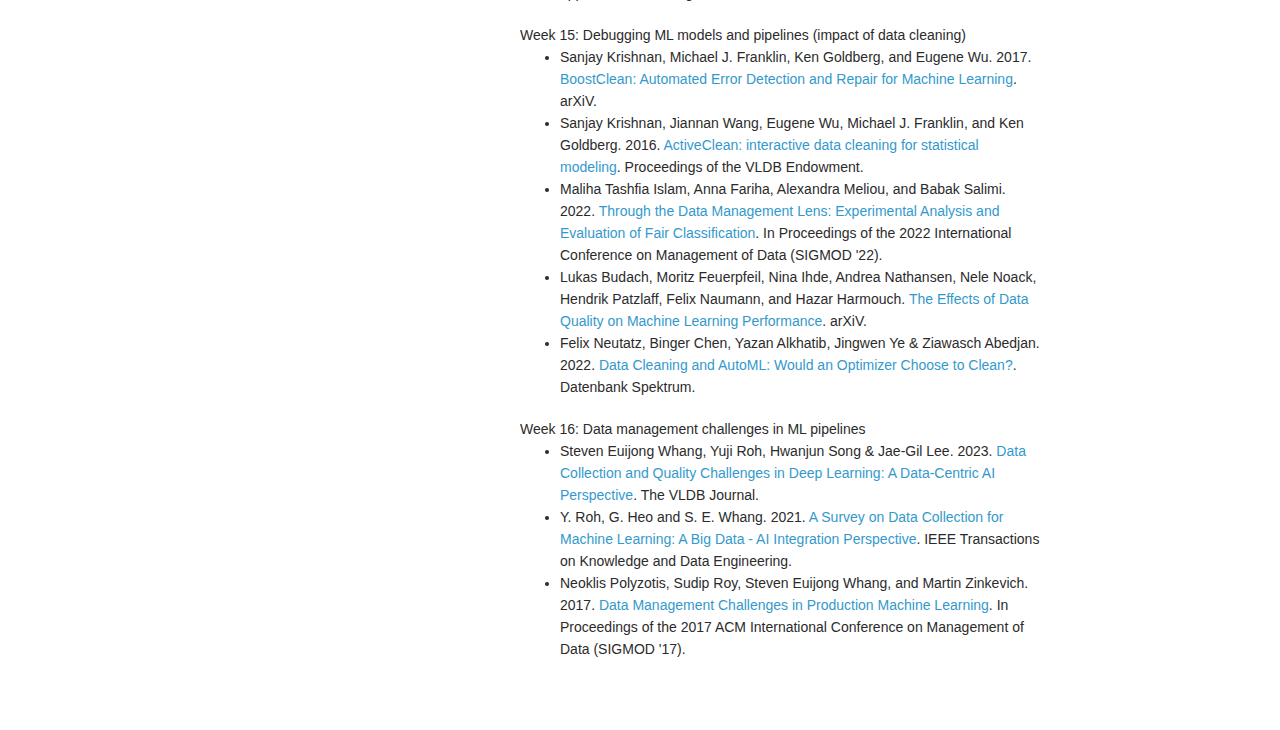
==== commit c900ccf9: "rdm spring23" ====
--- a/CNIT581RDM.html
+++ b/CNIT581RDM.html
@@ -64,15 +64,18 @@
         <ul>
           <li> Project (40%): proposal + initial draft (5%), presentation (15%), report (20%)</li>
           <li> In-class paper presentations (25%): 2-3 in-class presentations</li>
-          <li> Assignments (25%): 2-3</li>
-          <li> Participation (10%): In-class discussions on presented papers</li>
+          <li> Assignments (35%): 2-3</li>
         </ul>
 
         <div id="project">
         <h2>COURSE PROJECT</h2>
-        For the course project, you will work (individually or in teams of 2) to produce a research paper and present a research talk during the final weeks of the course. The project description will be provided in the second week of classes.
-
-        There are three submissions for the class project: the initial project proposal, a draft of the paper, the final paper, and the final talk. The initial project proposal and partial paper will be submitted primarily for feedback from the instructor.
+        For the course project, you will work (individually or in teams of 2 or 3) to produce a research paper and present a research talk during the final weeks of the course. The project description will be provided in the second week of classes.
+
+        There are three submissions for the class project: the initial project proposal, an intermediate draft of the paper, the final paper, and the final talk. The initial project proposal and the intermediate draft will be submitted primarily for feedback from the instructor.
+
+        <div id="assignments">
+        <h2>ASSIGNMENTS</h2>
+        Assignments will consist of reviewing papers and summarizing student paper presentations. During each presentation, each student will provide 3 questions and 3 comments. One of the groups will be responsible for submitting a written report containing a brief review of the paper along with summarized responses to student questions. This written report will be shared with everyone in the class.
 
         <div id="schedule">
         <h2>TENTATIVE SCHEDULE</h2>
@@ -83,7 +86,7 @@
             <li> Weeks 4-5: Fairness metrics</li>
             <li> Weeks 6-7: Bias mitigation techniques</li>
             <li> Weeks 7-9: Explainability and interpretability of ML models</li>
-            <li>Week 10: SPRING BREAK</li>
+            <li> Week 10: SPRING BREAK</li>
             <li> Weeks 11-15: Debugging ML models and pipelines </li>
             <li> Week 16: Data management challenges in production ML; Project presentations</li>
           </ul>
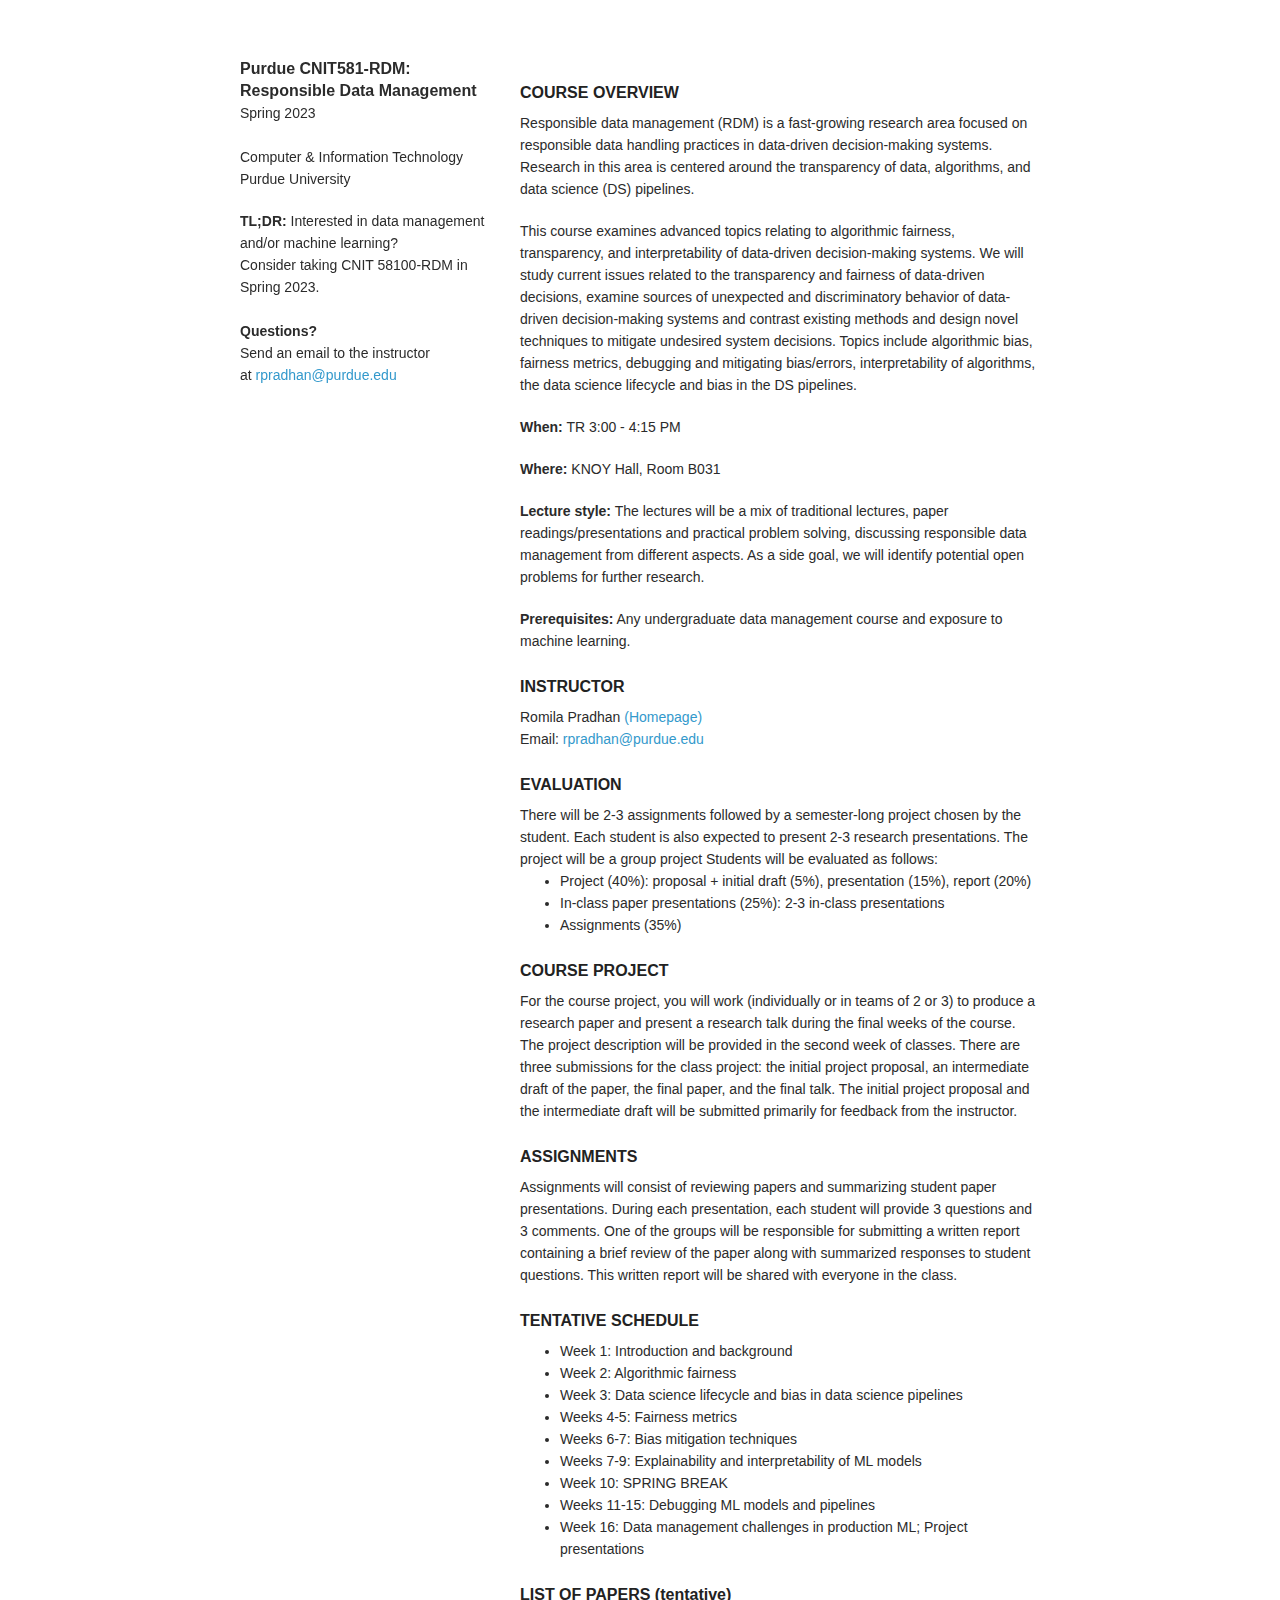
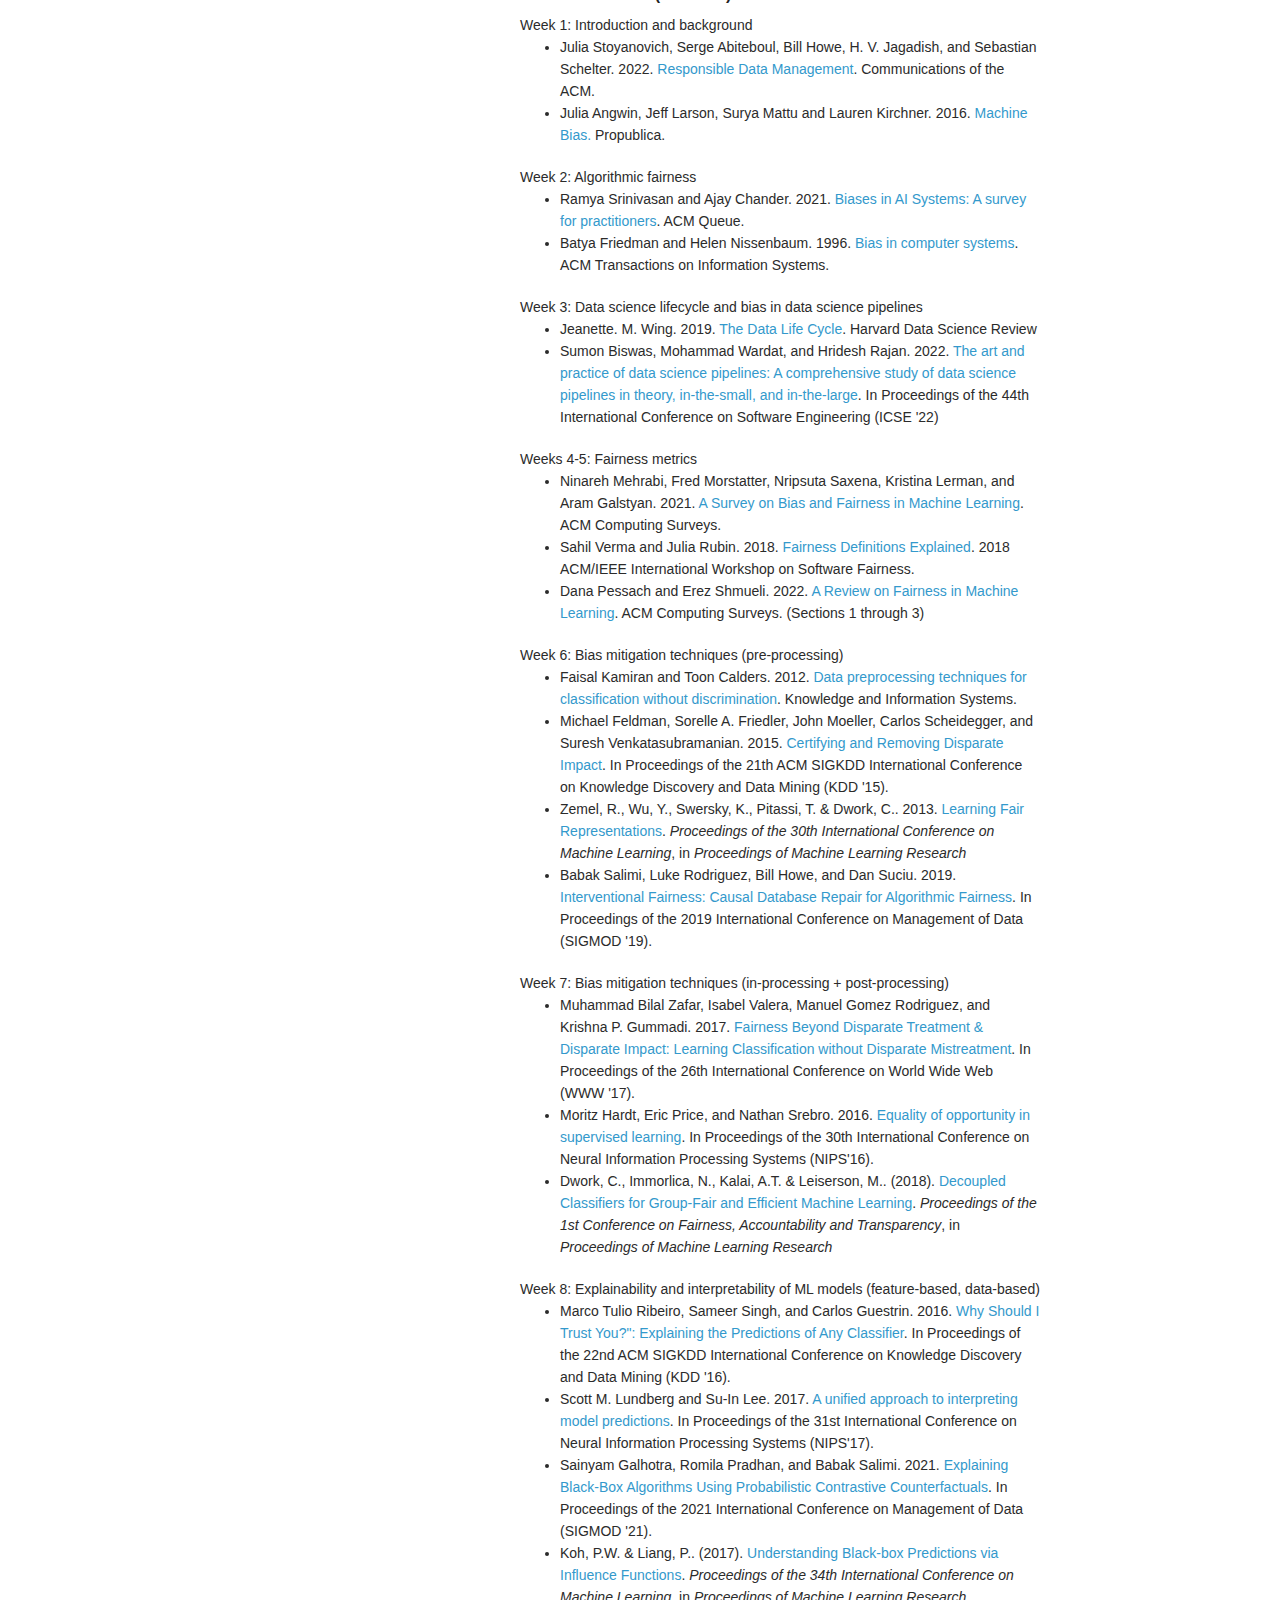
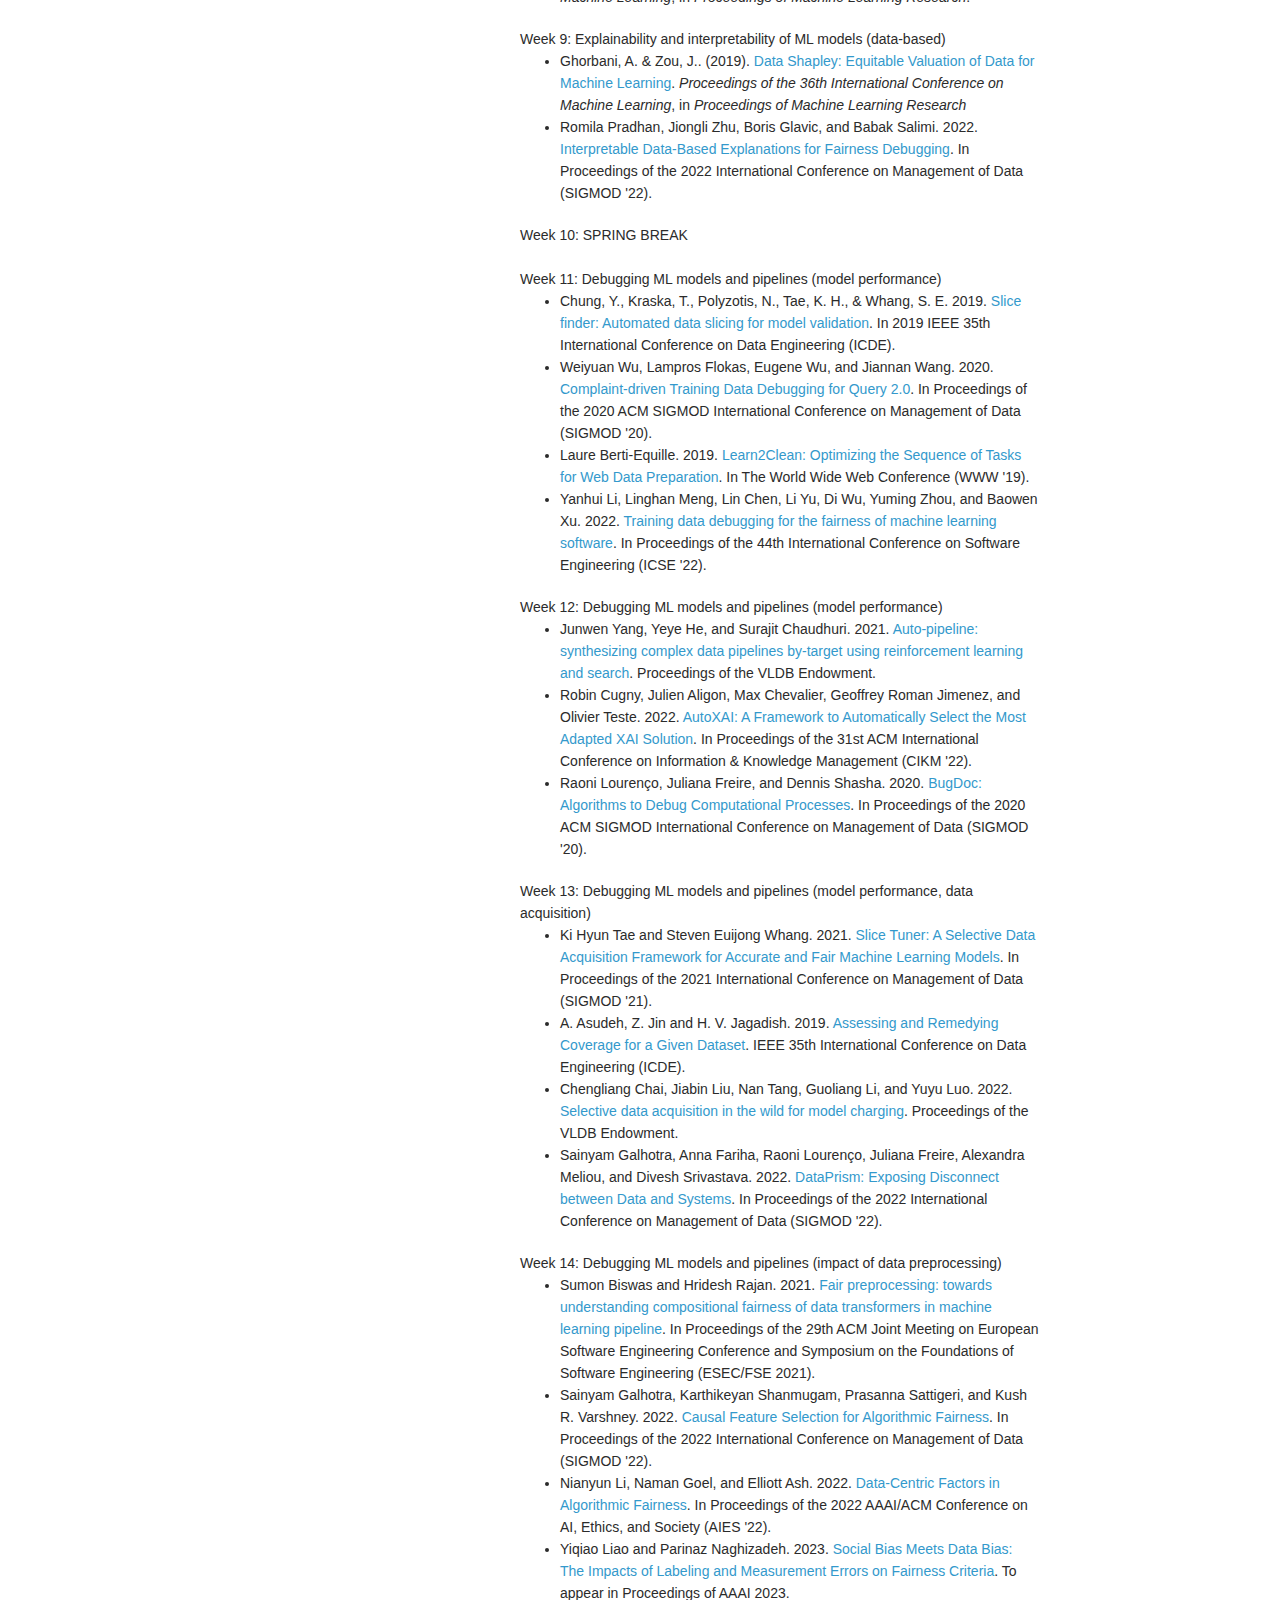
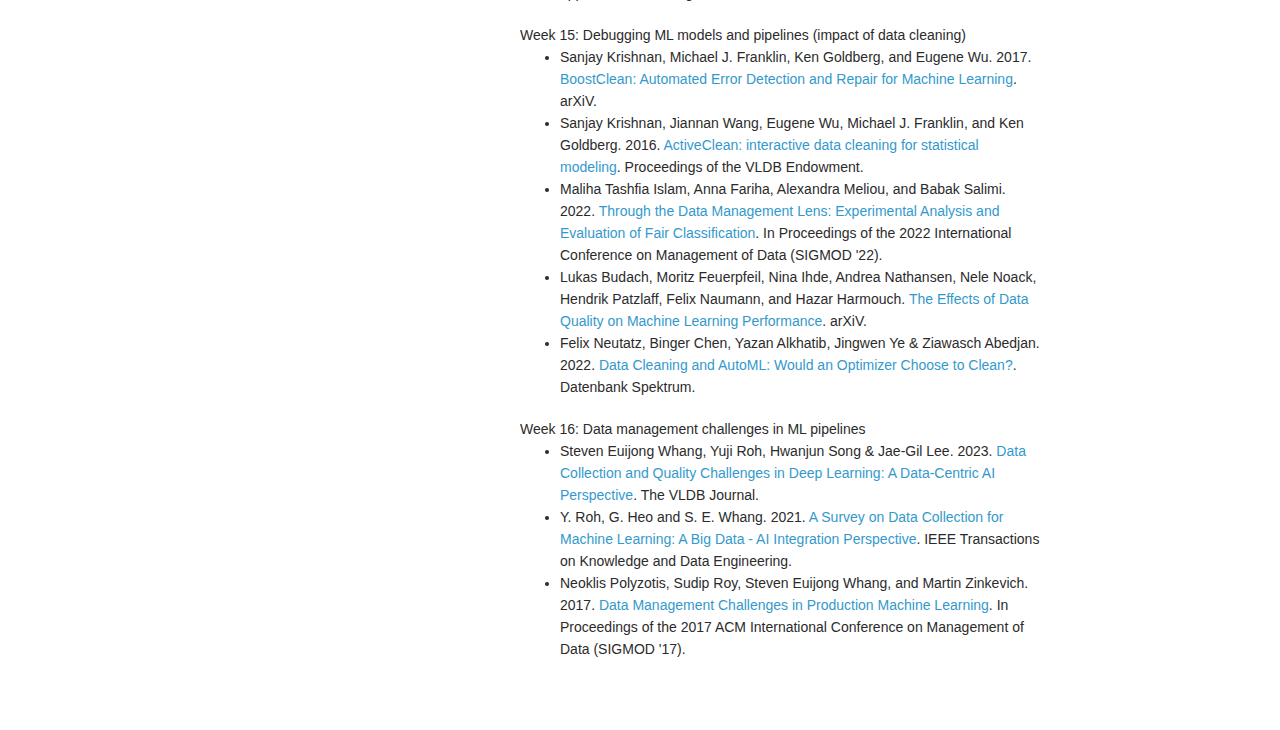
==== commit 1928fe11: "rdm spring23" ====
--- a/CNIT581RDM.html
+++ b/CNIT581RDM.html
@@ -64,7 +64,7 @@
         <ul>
           <li> Project (40%): proposal + initial draft (5%), presentation (15%), report (20%)</li>
           <li> In-class paper presentations (25%): 2-3 in-class presentations</li>
-          <li> Assignments (35%): 2-3</li>
+          <li> Assignments (35%)</li>
         </ul>
 
         <div id="project">
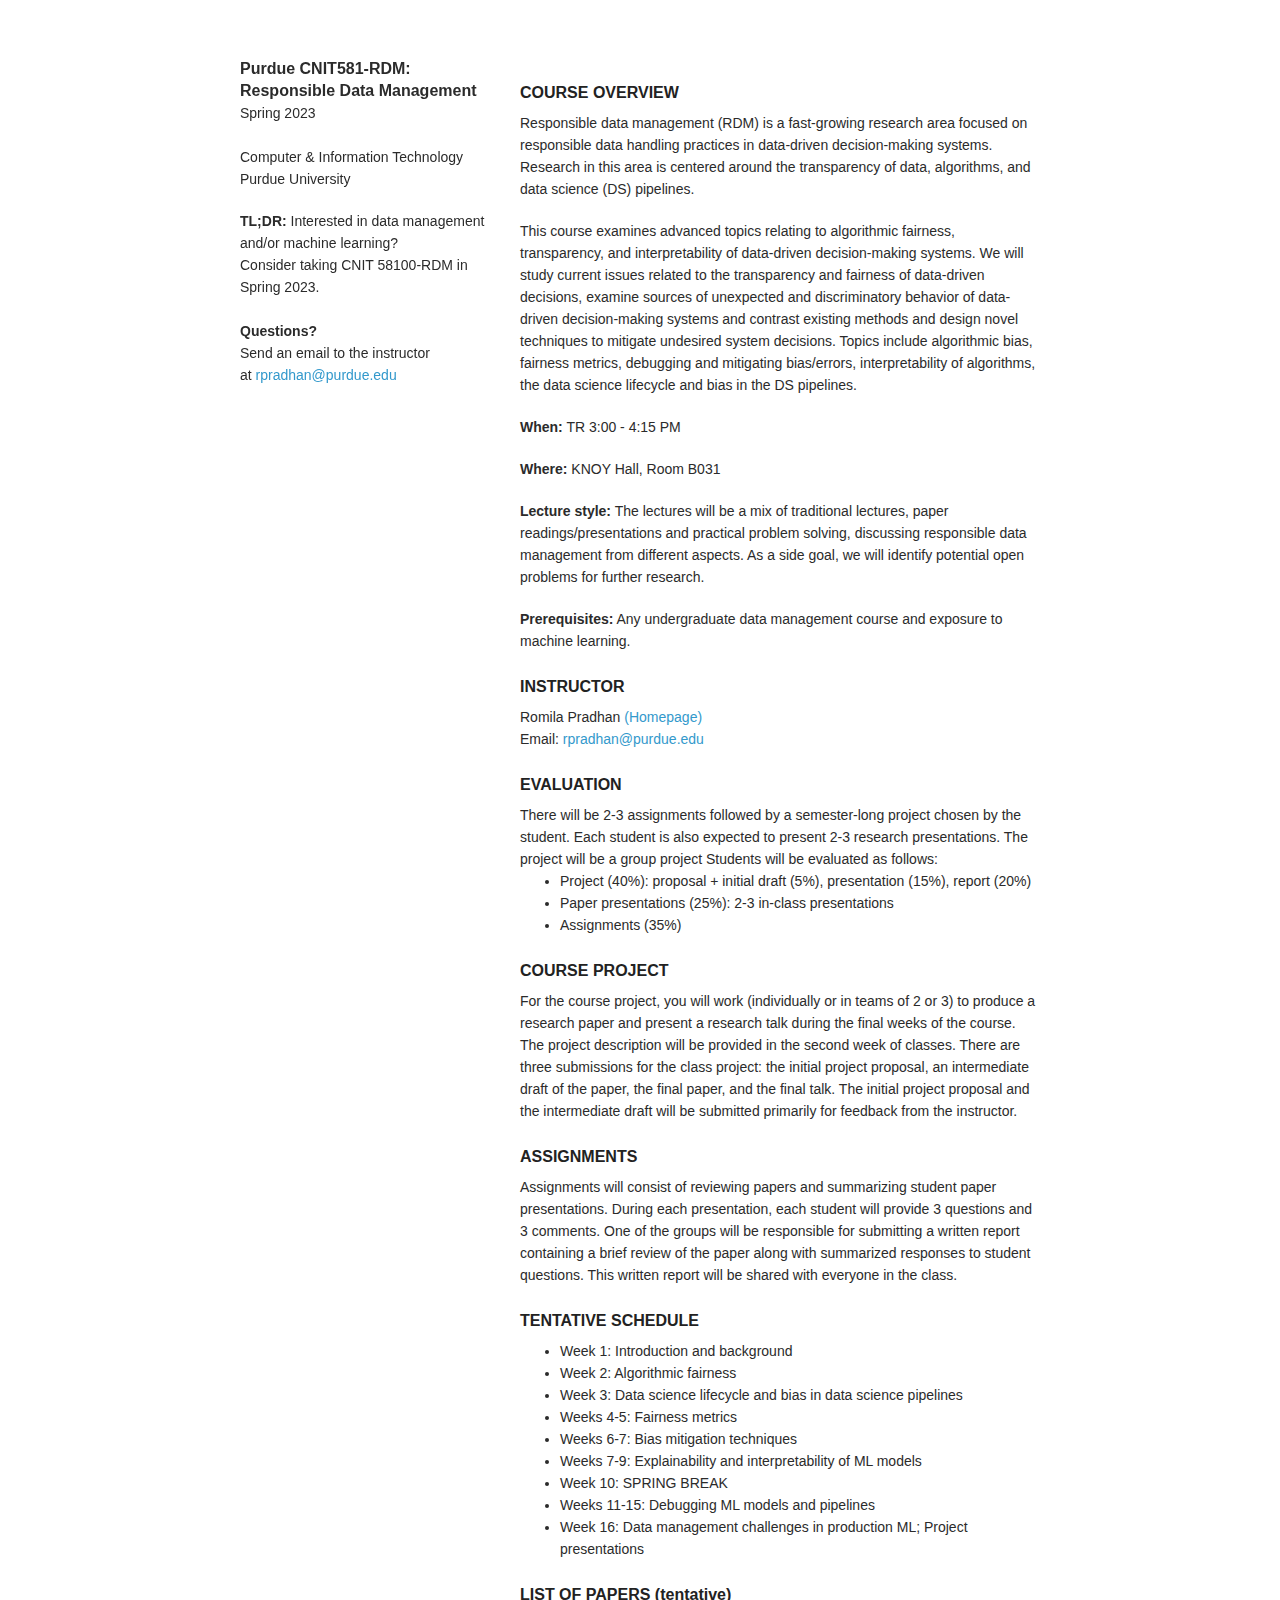
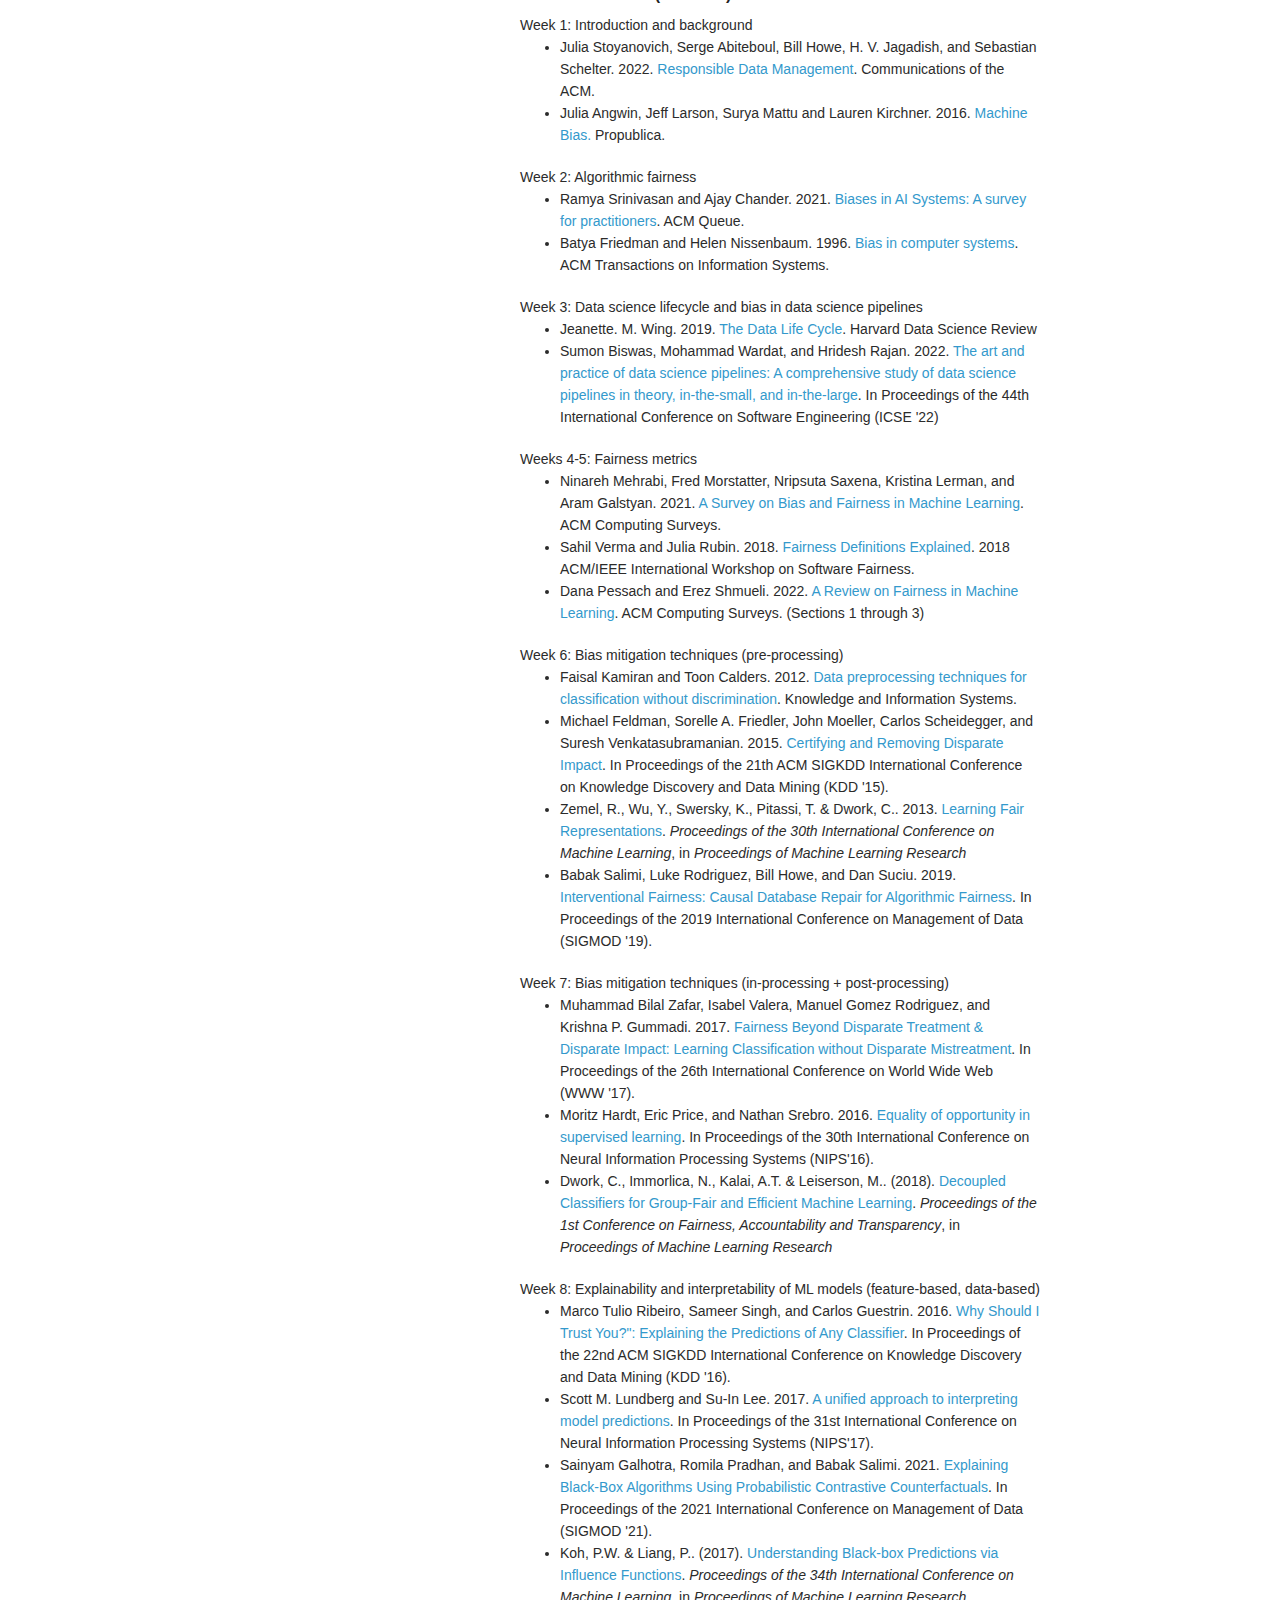
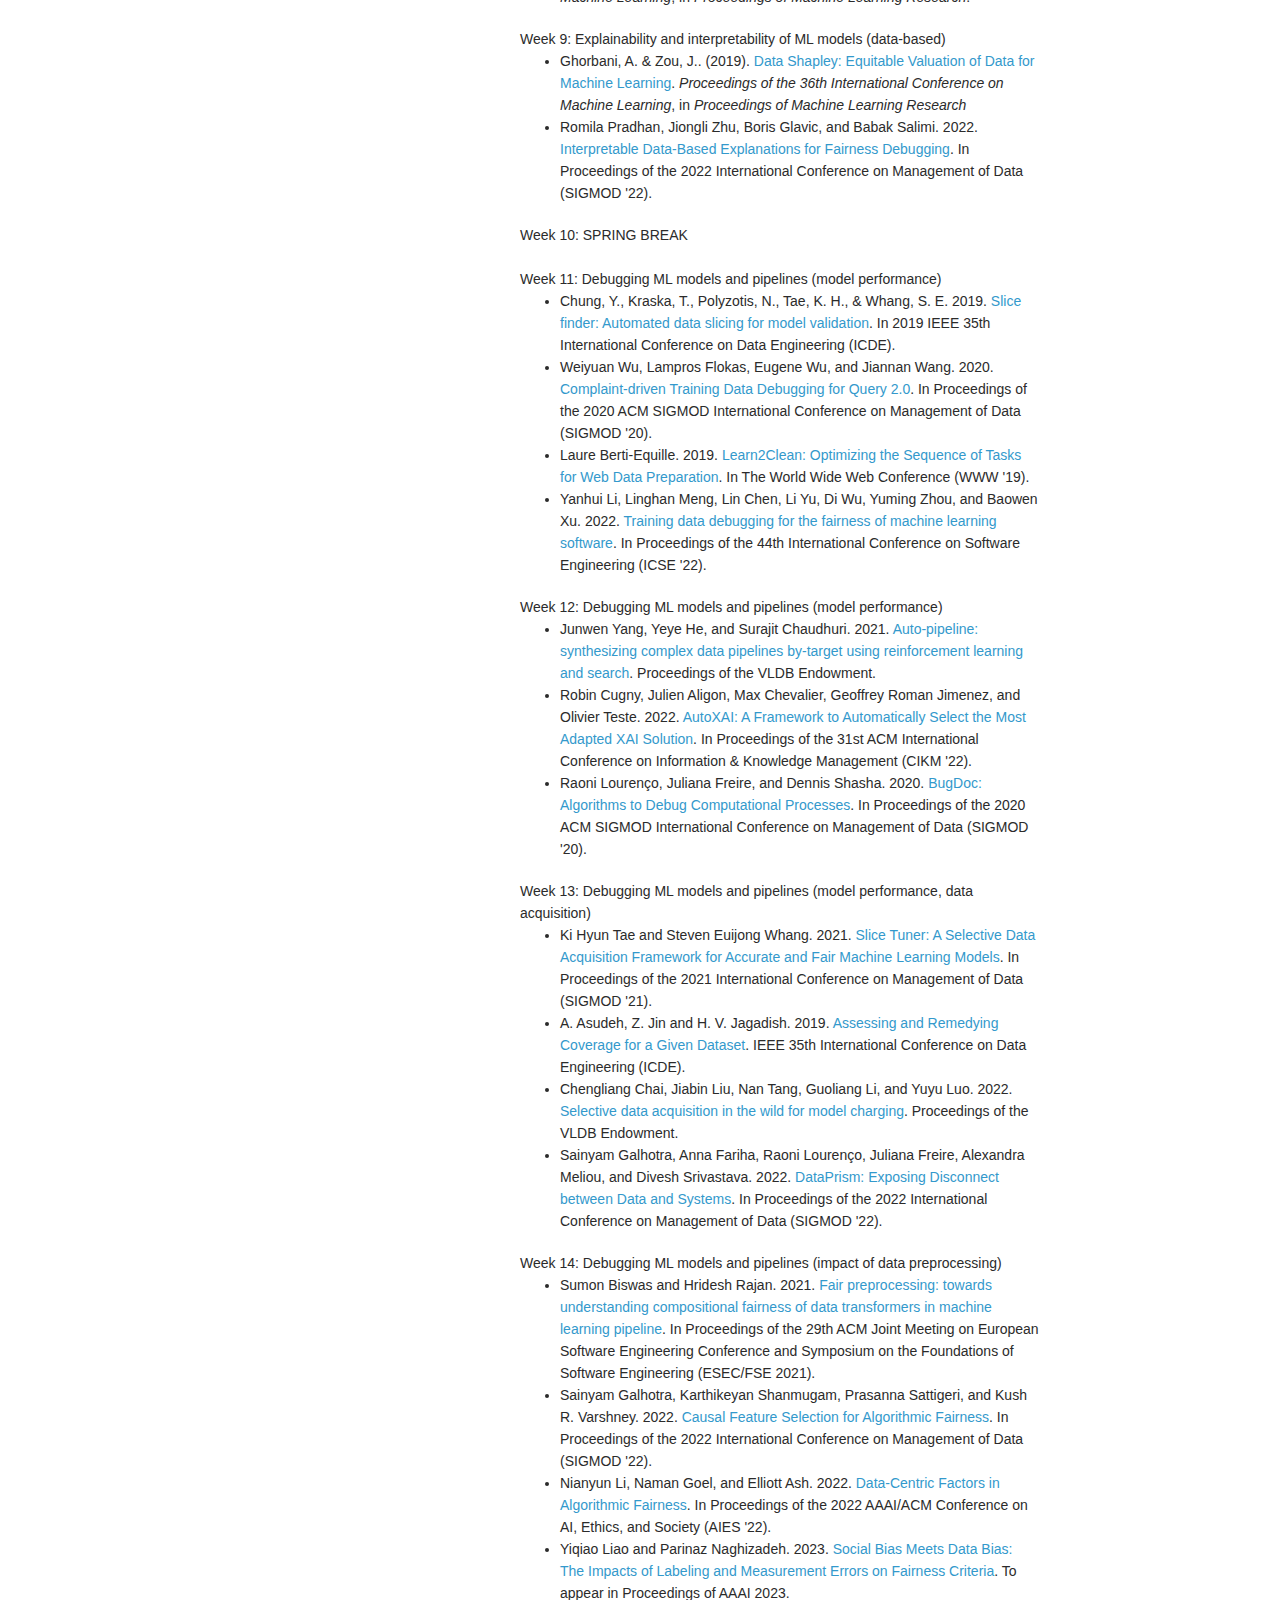
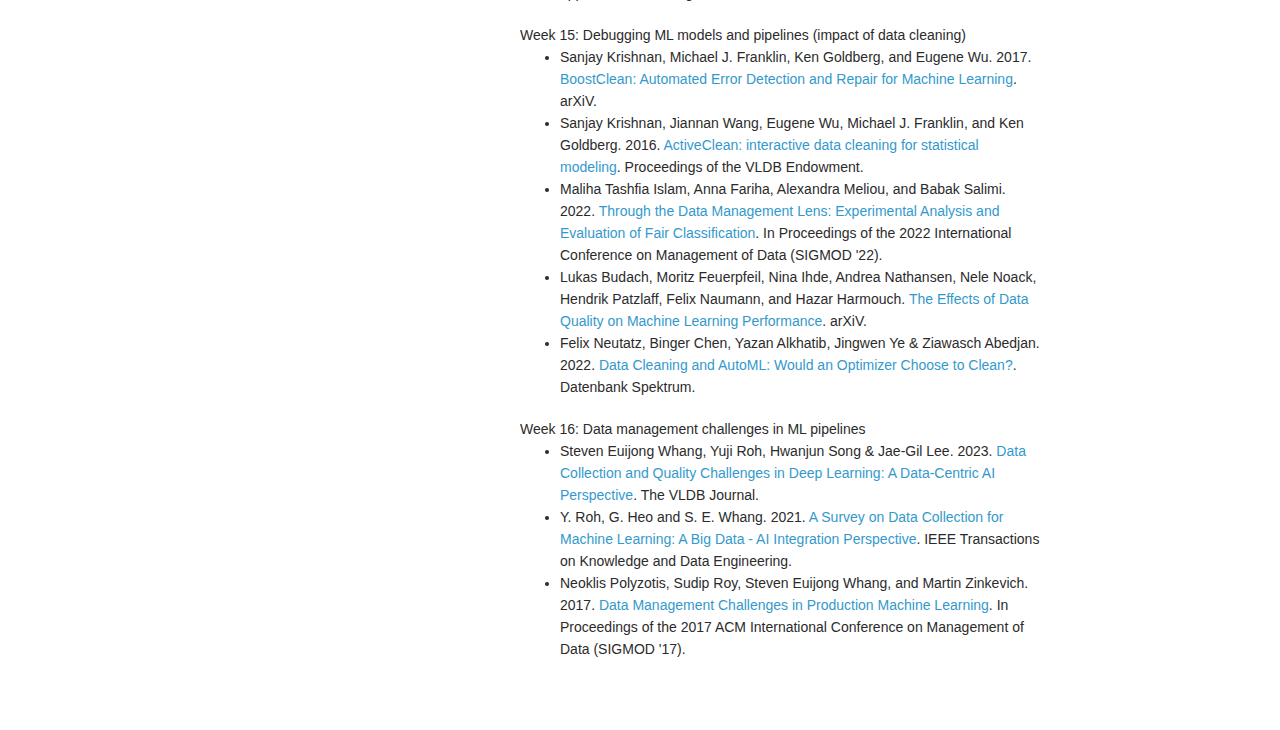
==== commit 171787f8: "rdm spring23" ====
--- a/CNIT581RDM.html
+++ b/CNIT581RDM.html
@@ -63,7 +63,7 @@
         Students will be evaluated as follows: 
         <ul>
           <li> Project (40%): proposal + initial draft (5%), presentation (15%), report (20%)</li>
-          <li> In-class paper presentations (25%): 2-3 in-class presentations</li>
+          <li> Paper presentations (25%): 2-3 in-class presentations</li>
           <li> Assignments (35%)</li>
         </ul>
 
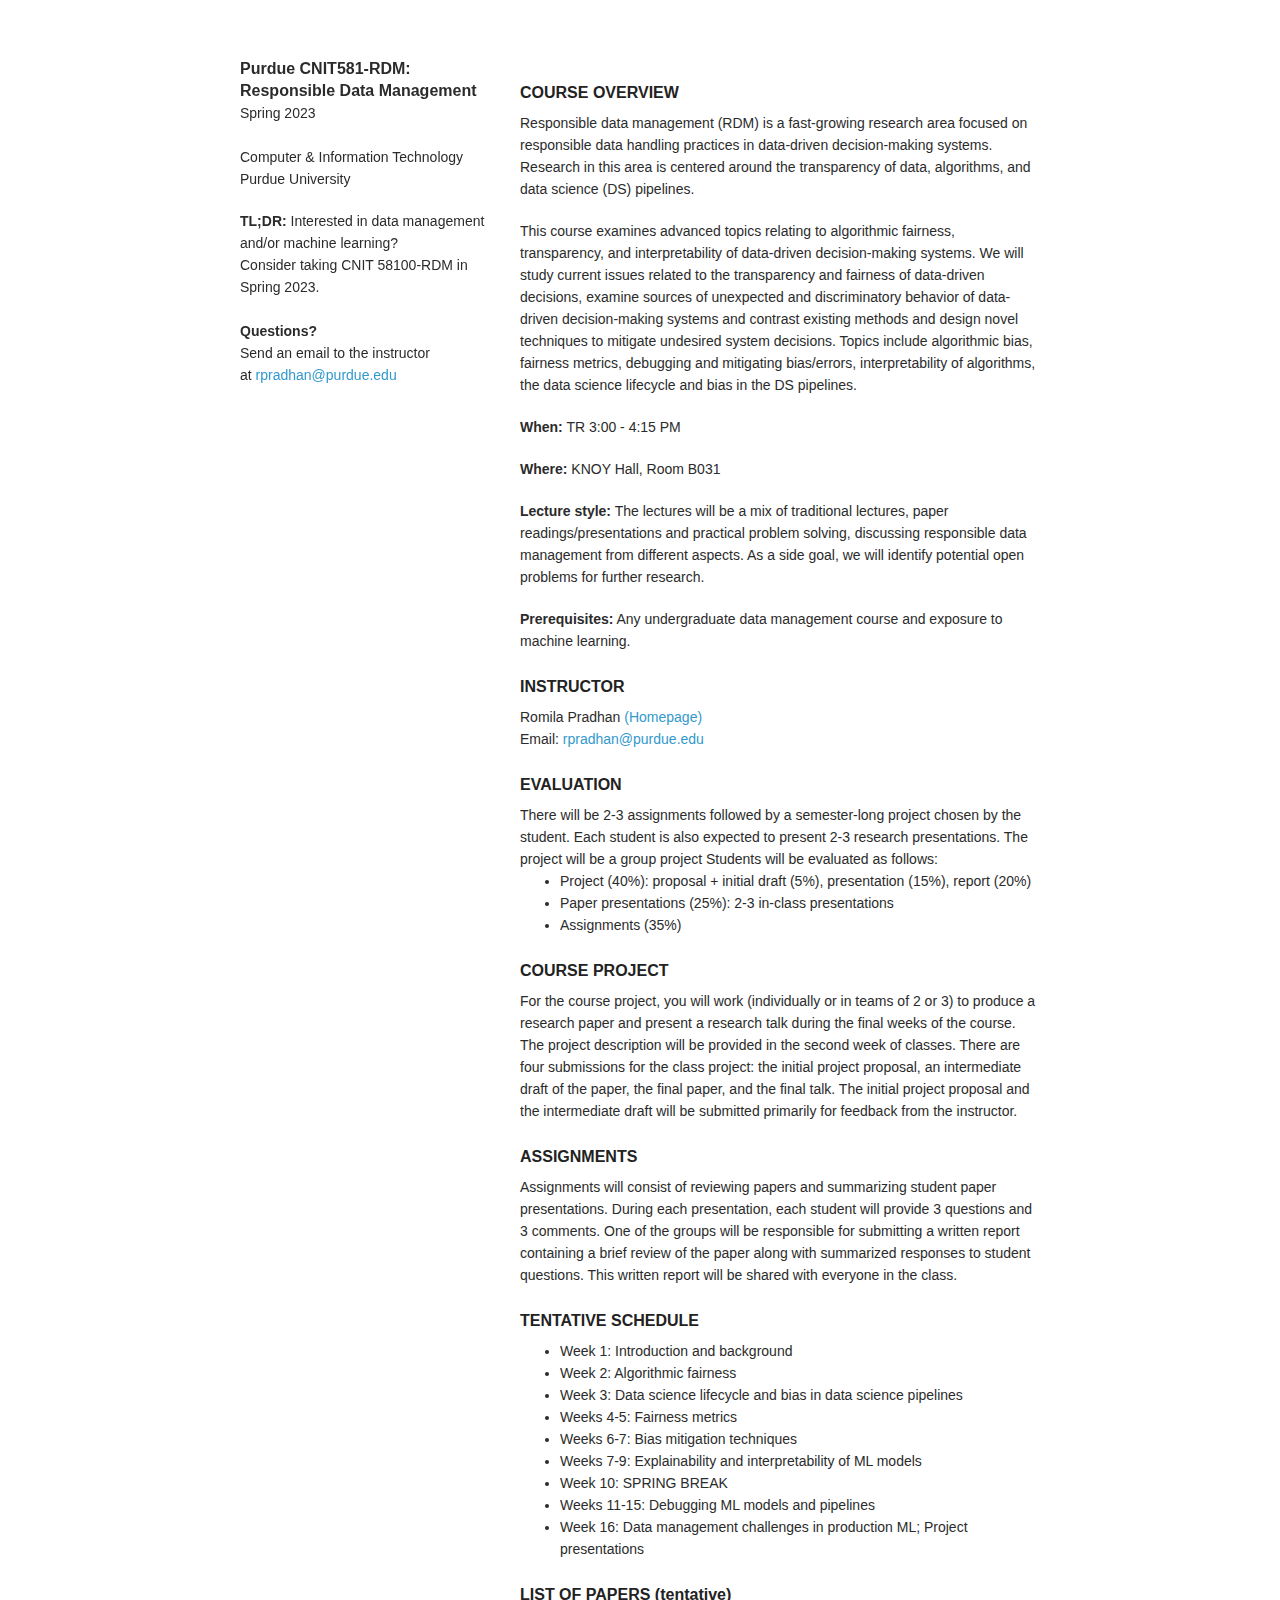
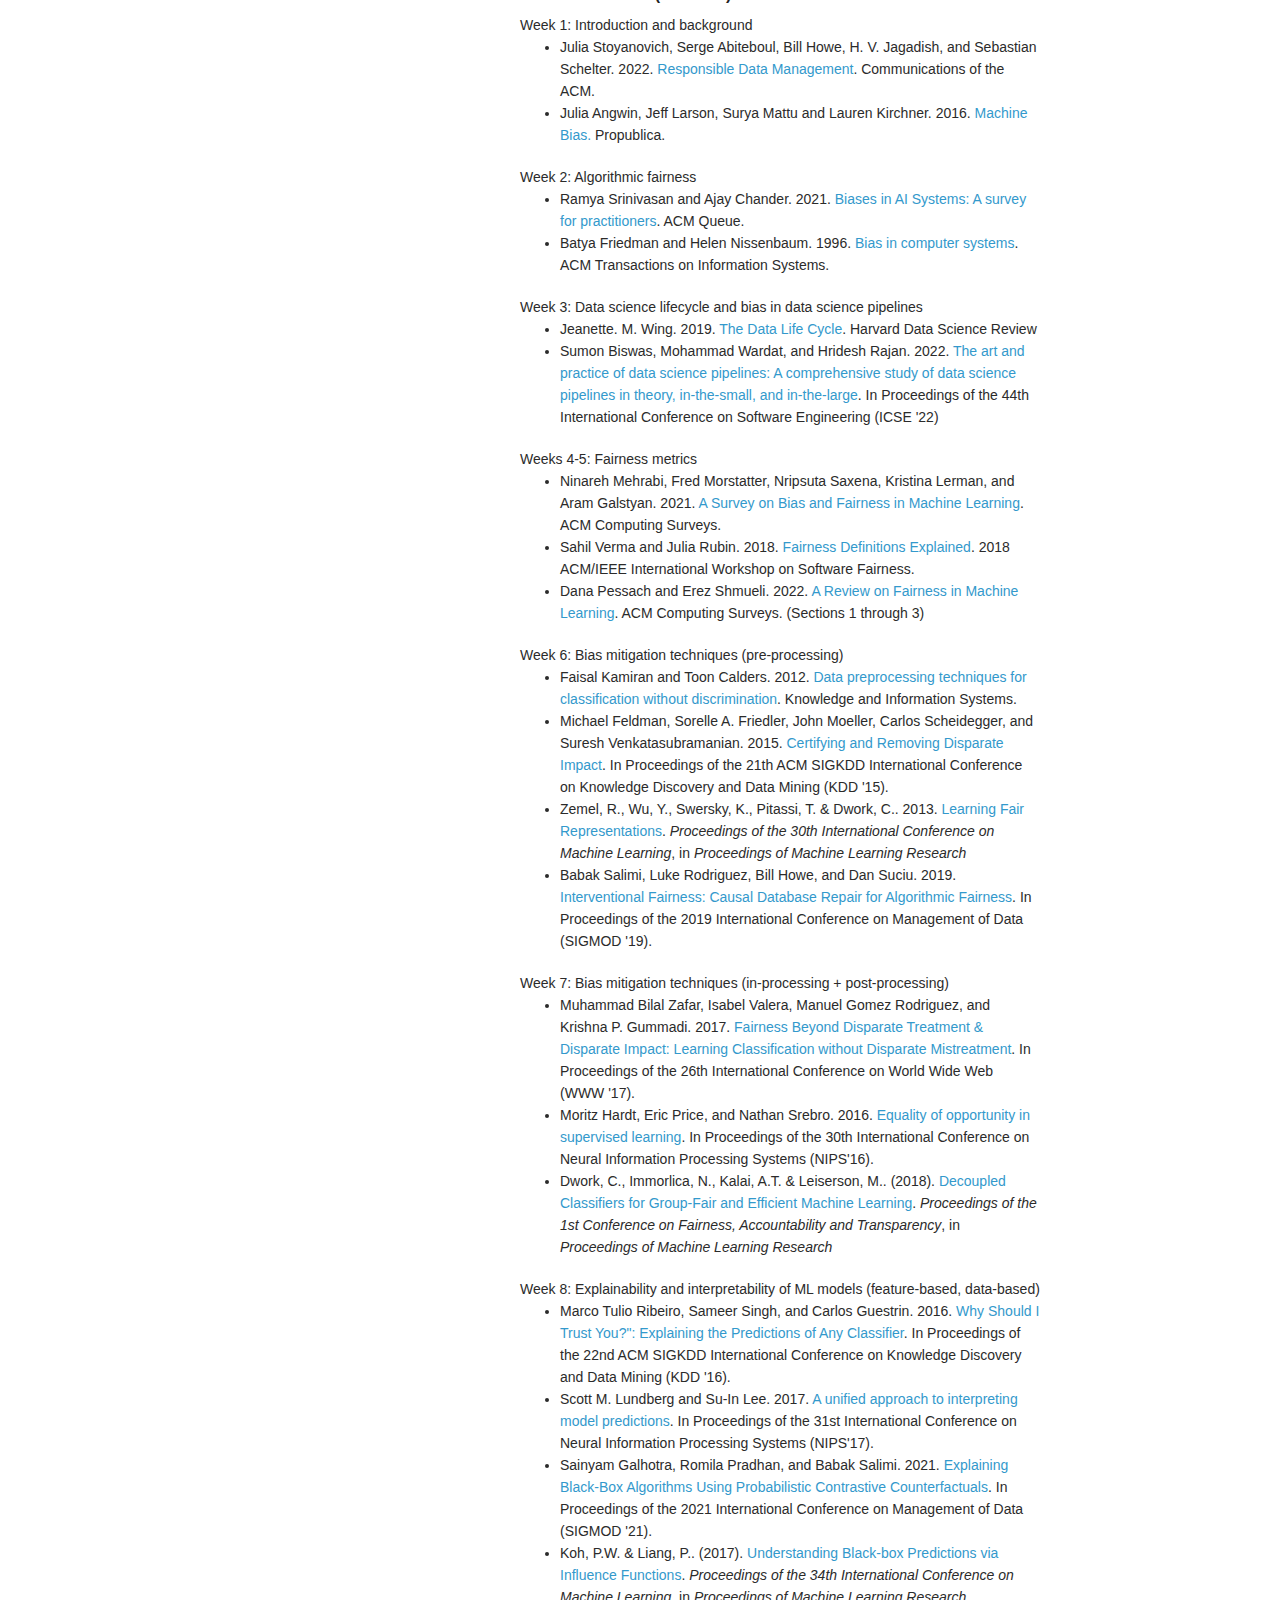
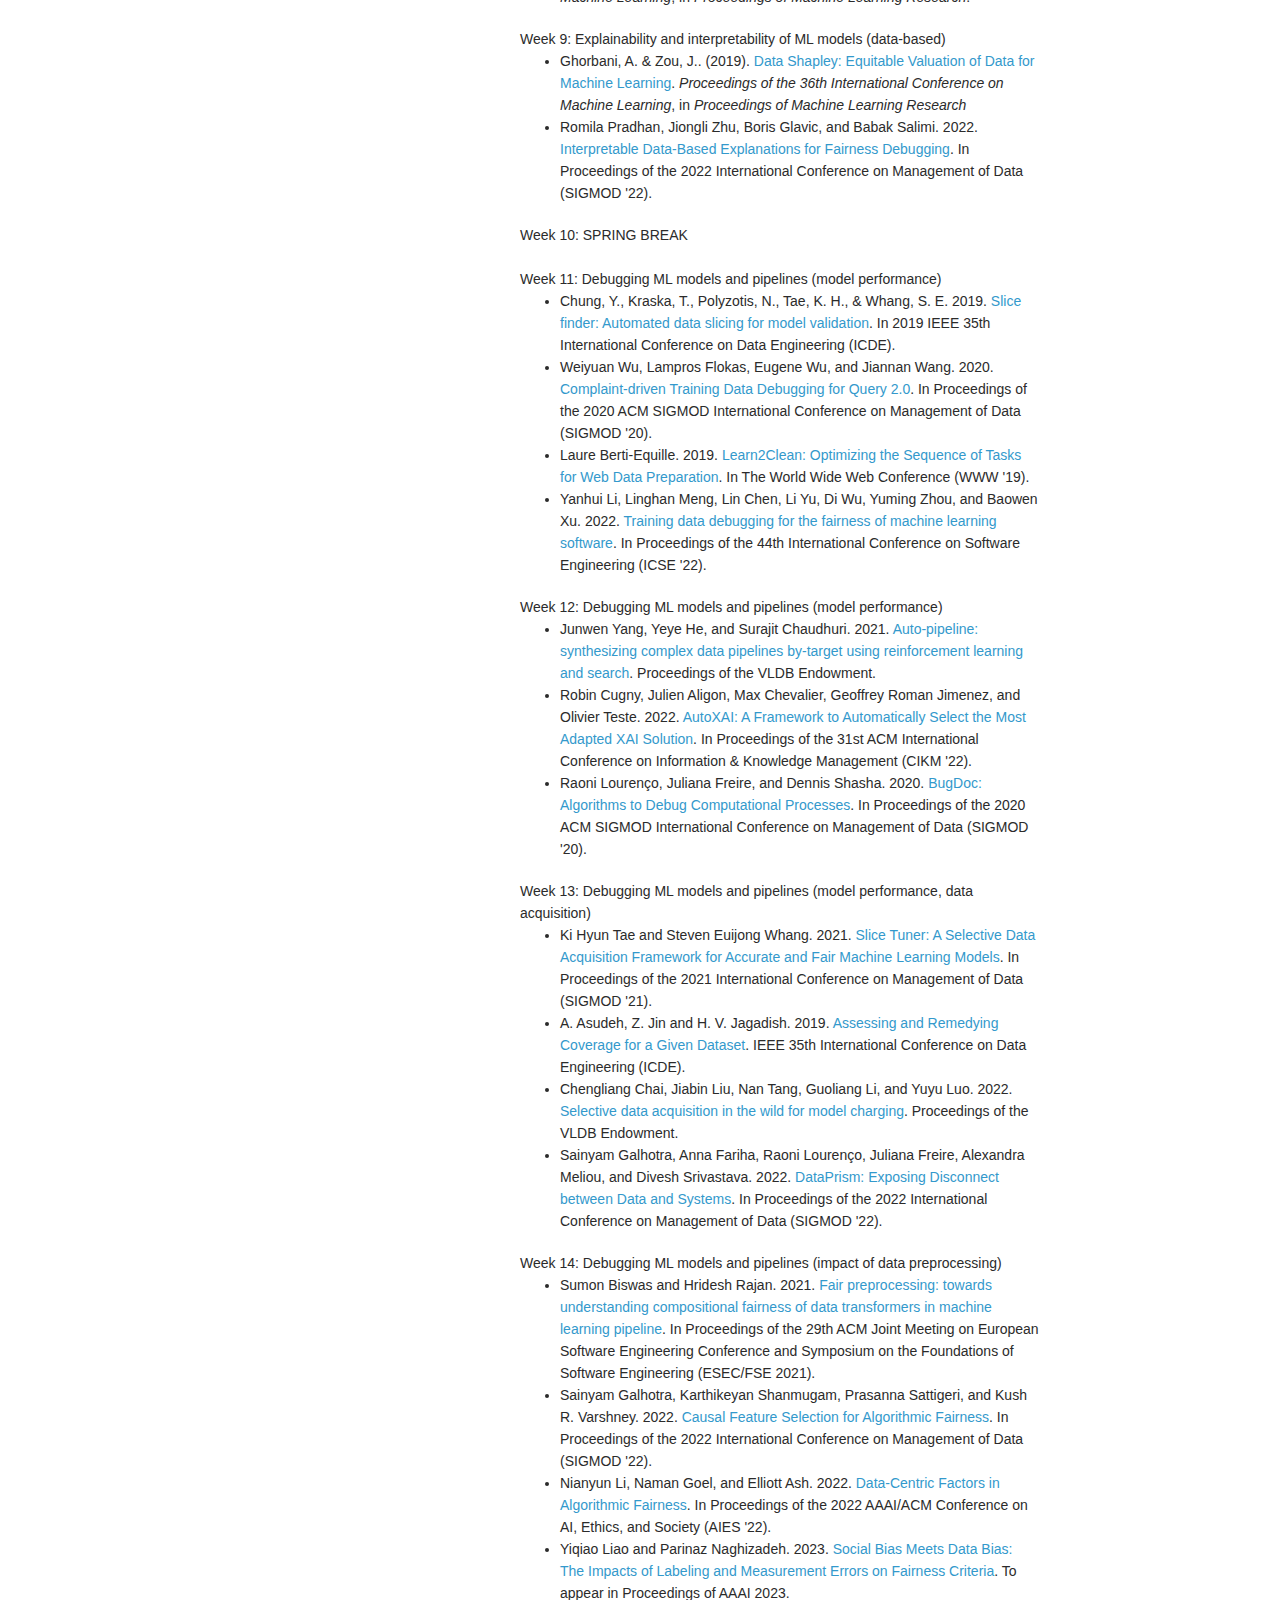
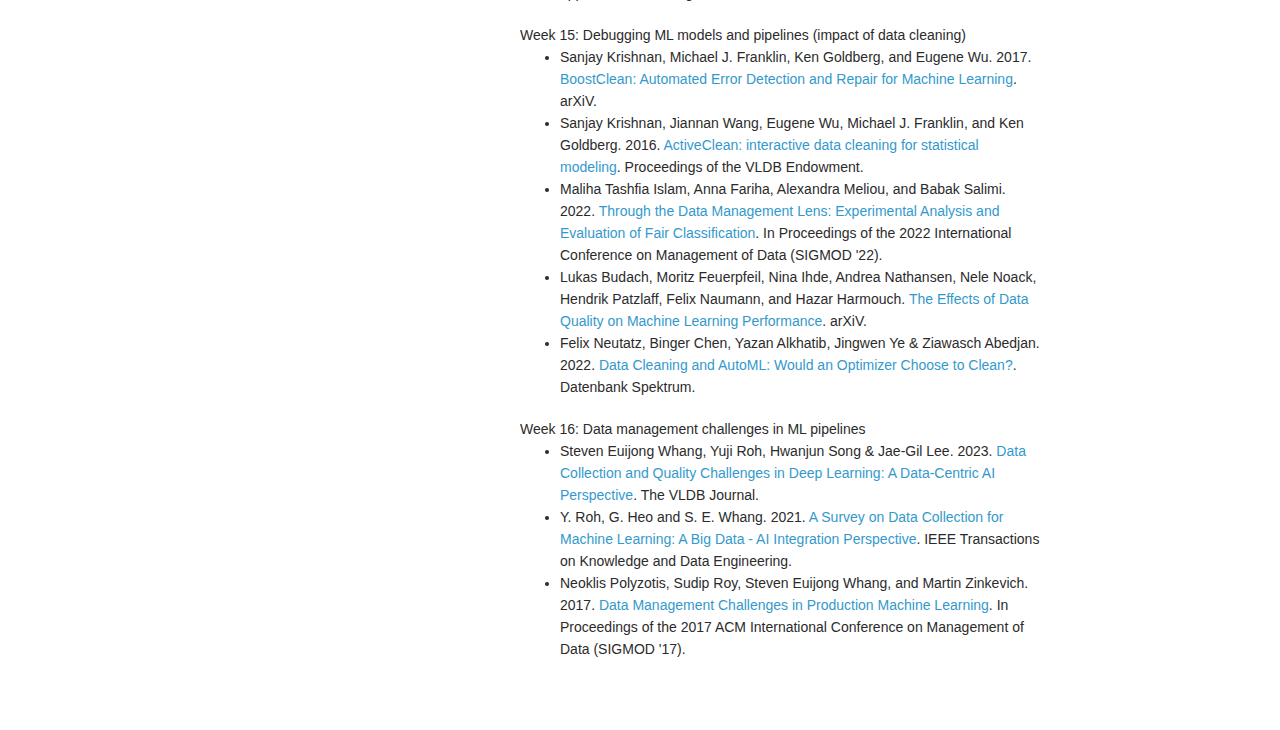
==== commit 0407d0e3: "rdm spring23" ====
--- a/CNIT581RDM.html
+++ b/CNIT581RDM.html
@@ -71,7 +71,7 @@
         <h2>COURSE PROJECT</h2>
         For the course project, you will work (individually or in teams of 2 or 3) to produce a research paper and present a research talk during the final weeks of the course. The project description will be provided in the second week of classes.
 
-        There are three submissions for the class project: the initial project proposal, an intermediate draft of the paper, the final paper, and the final talk. The initial project proposal and the intermediate draft will be submitted primarily for feedback from the instructor.
+        There are four submissions for the class project: the initial project proposal, an intermediate draft of the paper, the final paper, and the final talk. The initial project proposal and the intermediate draft will be submitted primarily for feedback from the instructor.
 
         <div id="assignments">
         <h2>ASSIGNMENTS</h2>
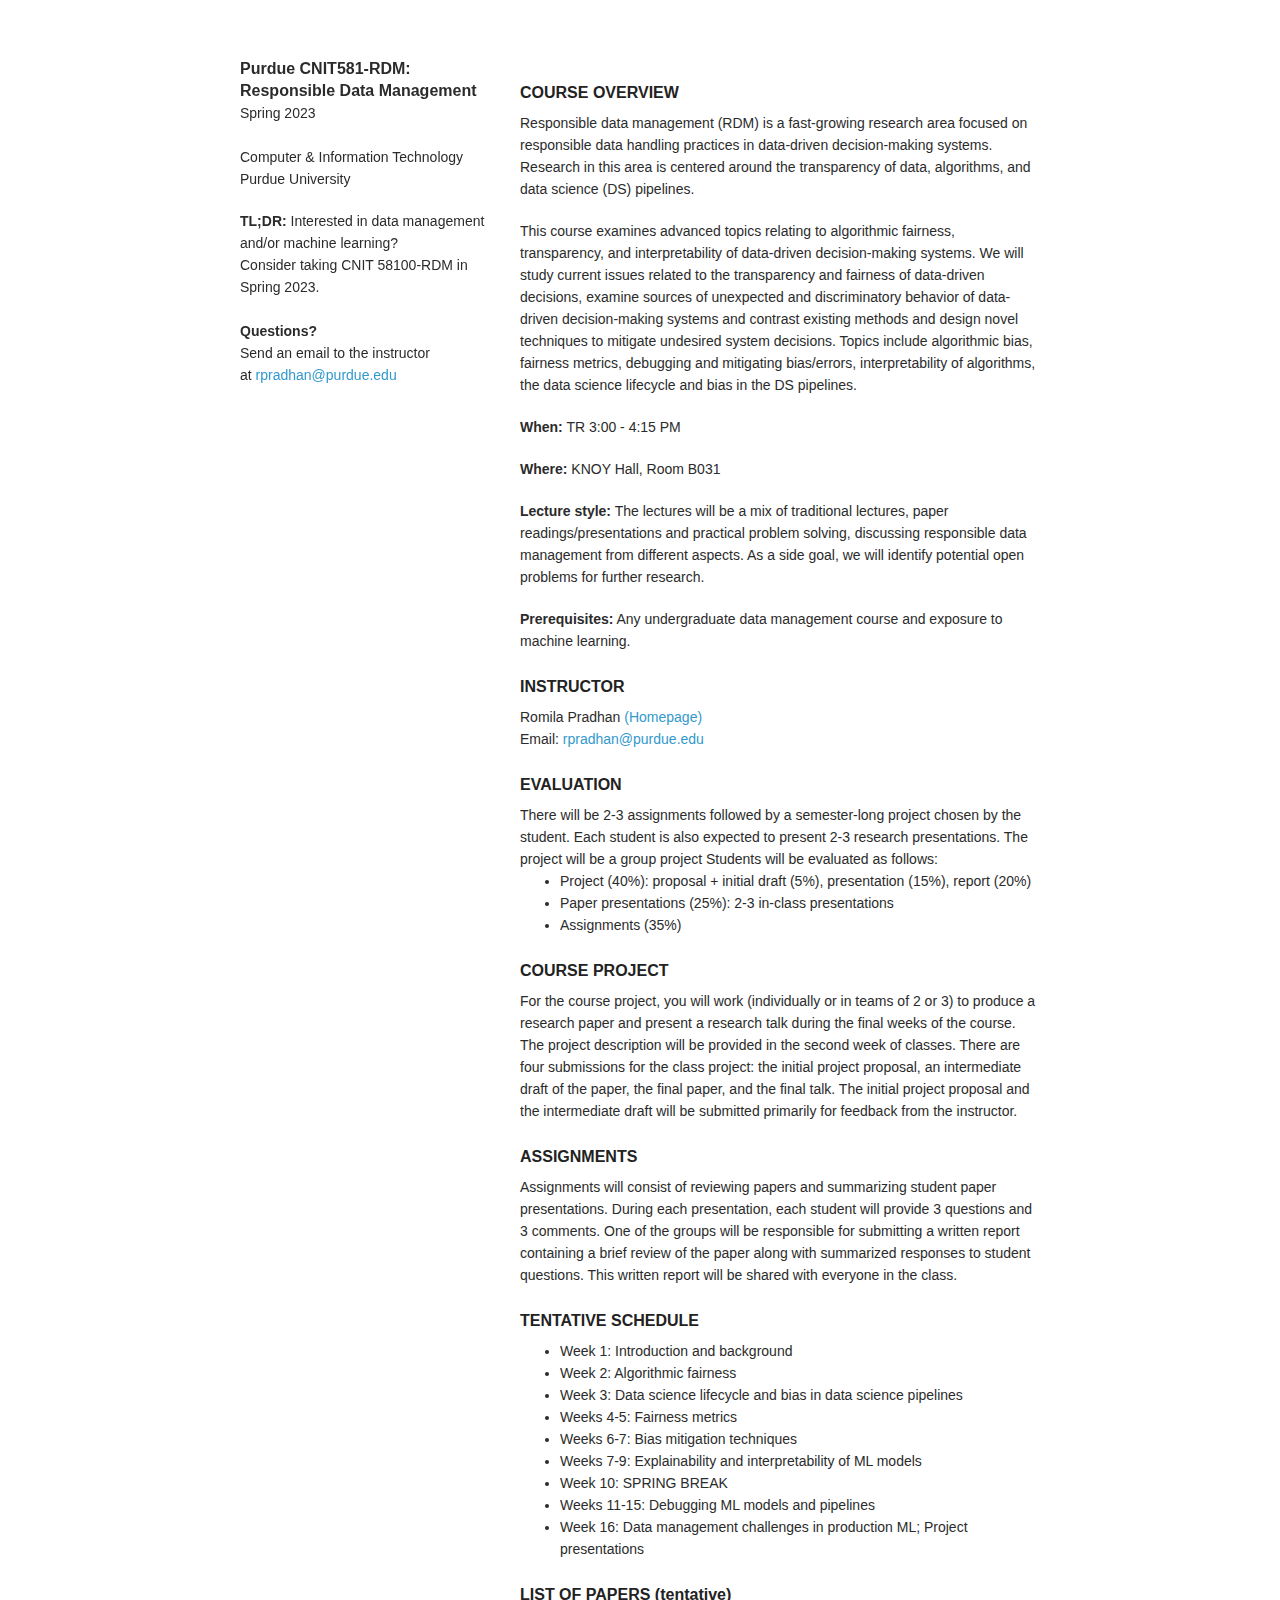
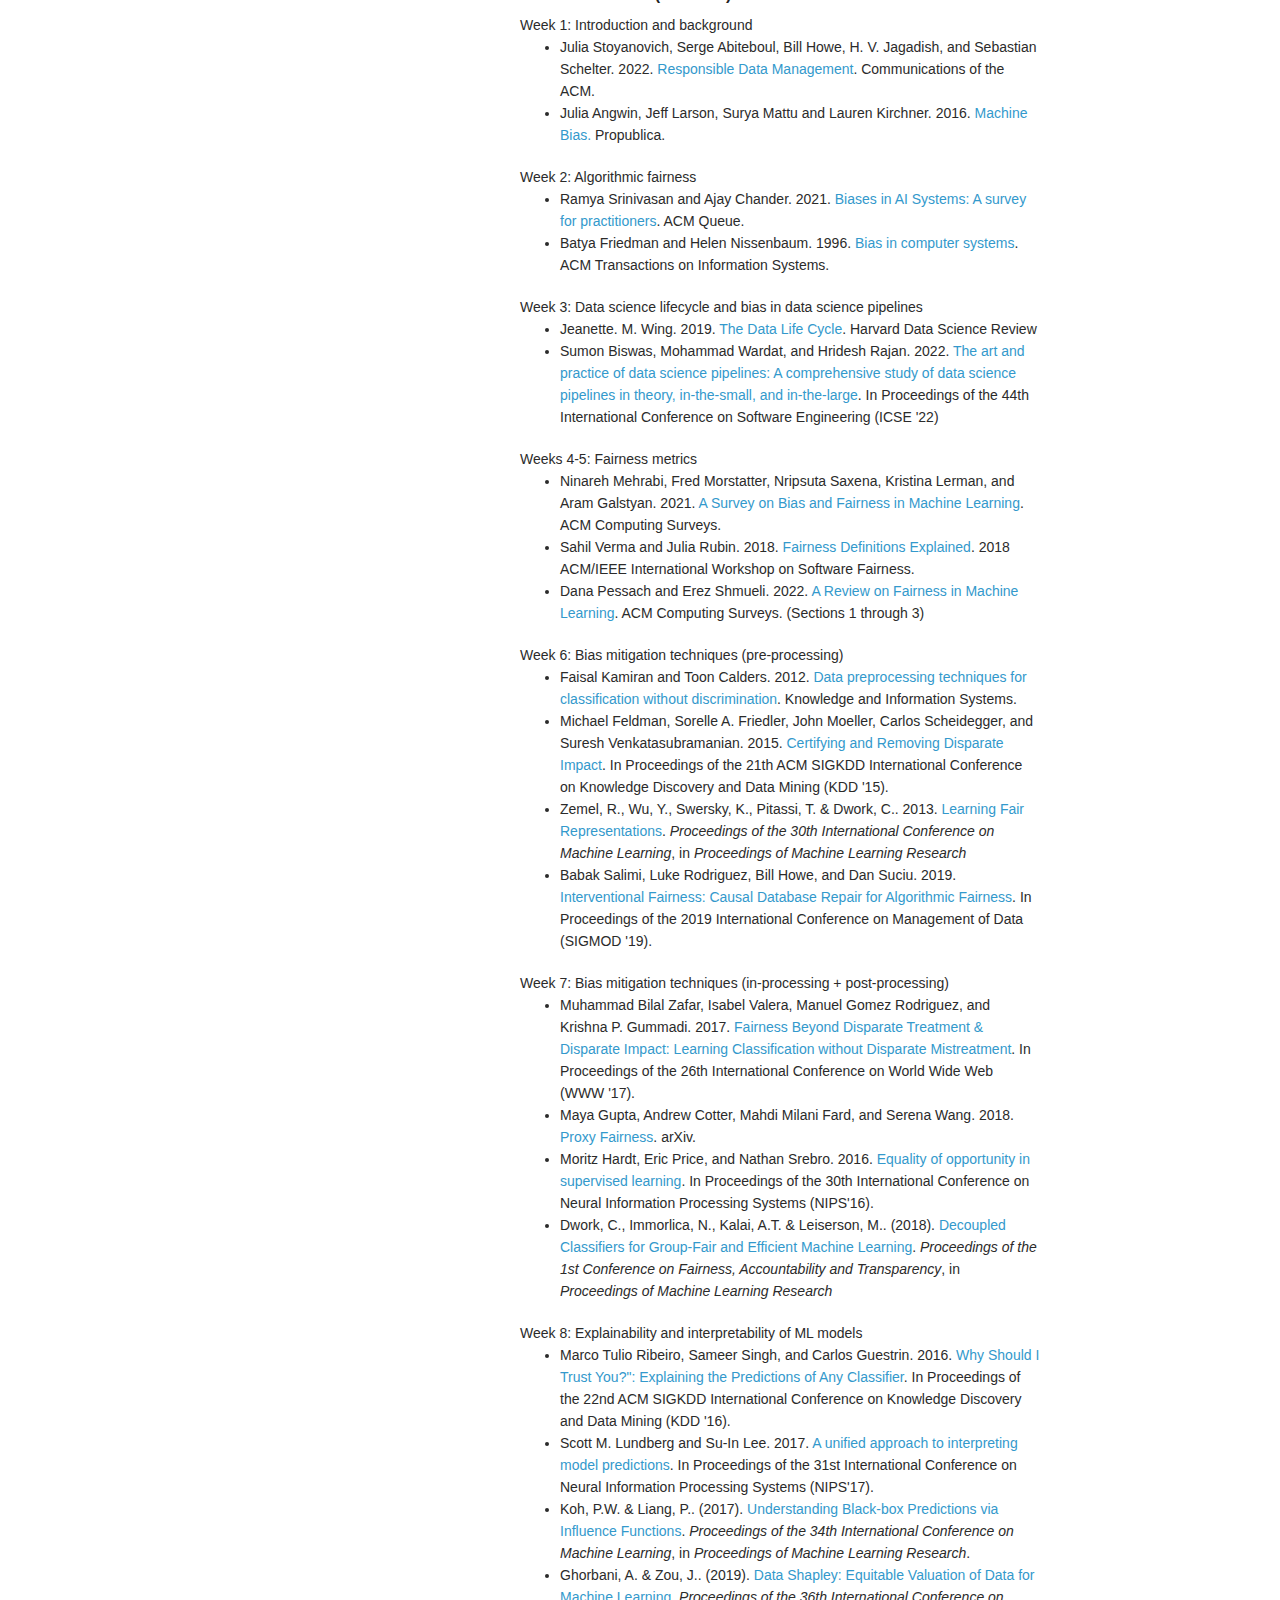
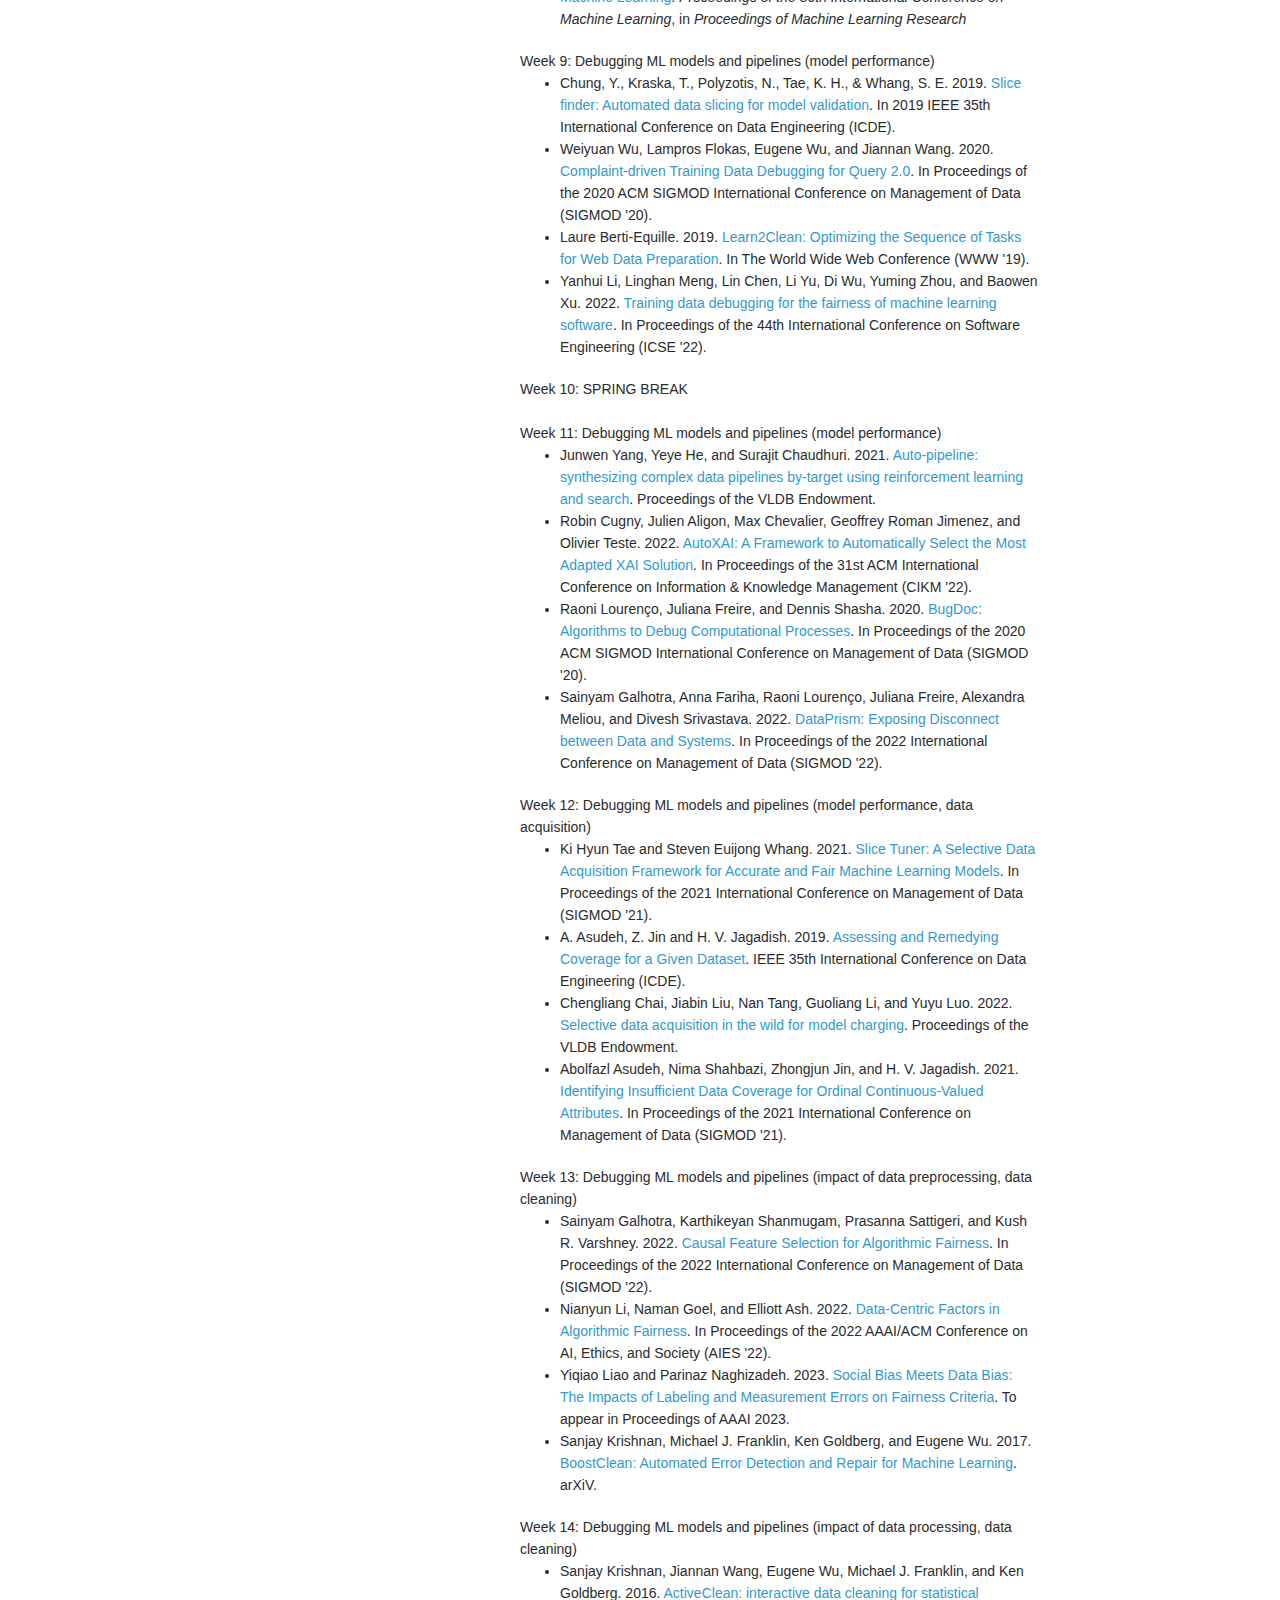
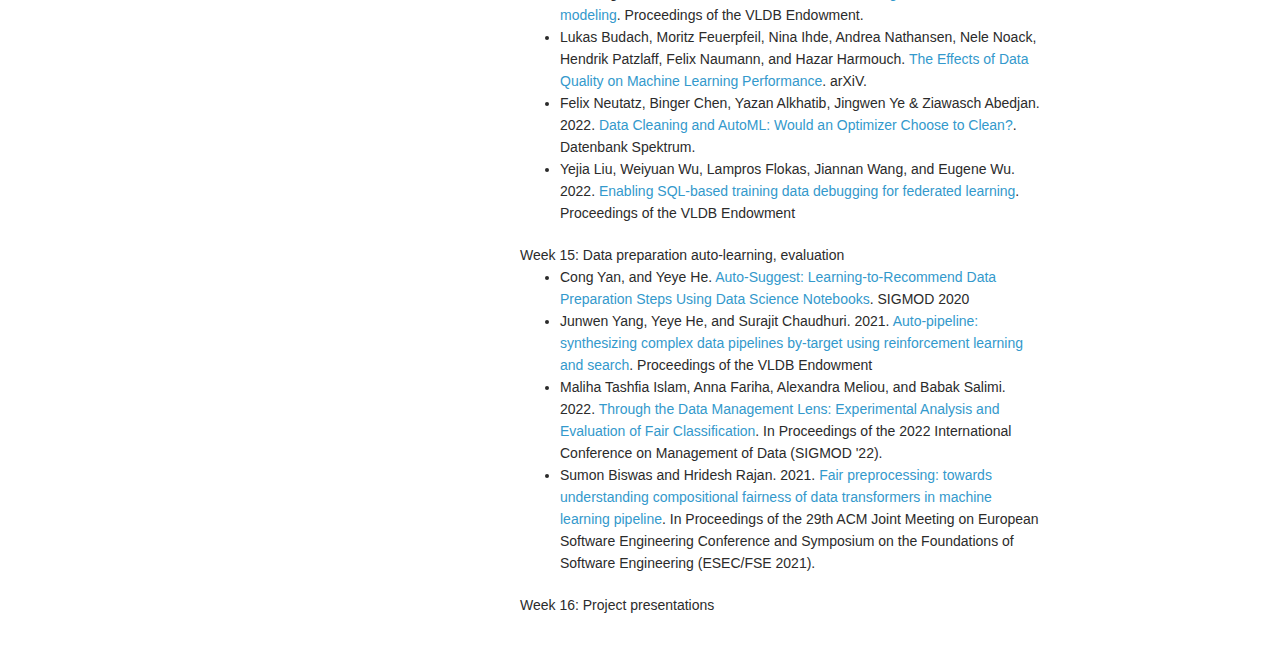
==== commit e19d2b02: "581rdm-schedule" ====
--- a/CNIT581RDM.html
+++ b/CNIT581RDM.html
@@ -129,28 +129,29 @@
 
             Week 7: Bias mitigation techniques (in-processing + post-processing)
             <ul>
-              <li>Muhammad Bilal Zafar, Isabel Valera, Manuel Gomez Rodriguez, and Krishna P. Gummadi. 2017. <a href="https://doi.org/10.1145/3038912.3052660">Fairness Beyond Disparate Treatment &amp; Disparate Impact: Learning Classification without Disparate Mistreatment</a>. In Proceedings of the 26th International Conference on World Wide Web (WWW '17). </li>
-              <li>Moritz Hardt, Eric Price, and Nathan Srebro. 2016. <a href="https://papers.nips.cc/paper/2016/hash/9d2682367c3935defcb1f9e247a97c0d-Abstract.html">Equality of opportunity in supervised learning</a>. In Proceedings of the 30th International Conference on Neural Information Processing Systems (NIPS'16). </li>
-              <li>Dwork, C., Immorlica, N., Kalai, A.T. &amp; Leiserson, M.. (2018). <a href="https://proceedings.mlr.press/v81/dwork18a.html">Decoupled Classifiers for Group-Fair and Efficient Machine Learning</a>. <i>Proceedings of the 1st Conference on Fairness, Accountability and Transparency</i>, in <i>Proceedings of Machine Learning Research</i></li>
-            </ul>
-
-            Week 8: Explainability and interpretability of ML models (feature-based, data-based)
+              <li><!--in-processing-->Muhammad Bilal Zafar, Isabel Valera, Manuel Gomez Rodriguez, and Krishna P. Gummadi. 2017. <a href="https://doi.org/10.1145/3038912.3052660">Fairness Beyond Disparate Treatment &amp; Disparate Impact: Learning Classification without Disparate Mistreatment</a>. In Proceedings of the 26th International Conference on World Wide Web (WWW '17). </li>
+              <li><!--in-processing-->Maya Gupta, Andrew Cotter, Mahdi Milani Fard, and Serena Wang. 2018. <a href="https://arxiv.org/pdf/1806.11212.pdf">Proxy Fairness</a>. arXiv.</li> 
+              <!-- sensitive attribute unknown in proxy fairness above -->
+              <li><!--post-processing-->Moritz Hardt, Eric Price, and Nathan Srebro. 2016. <a href="https://papers.nips.cc/paper/2016/hash/9d2682367c3935defcb1f9e247a97c0d-Abstract.html">Equality of opportunity in supervised learning</a>. In Proceedings of the 30th International Conference on Neural Information Processing Systems (NIPS'16). </li>
+              <li><!--post-processing-->Dwork, C., Immorlica, N., Kalai, A.T. &amp; Leiserson, M.. (2018). <a href="https://proceedings.mlr.press/v81/dwork18a.html">Decoupled Classifiers for Group-Fair and Efficient Machine Learning</a>. <i>Proceedings of the 1st Conference on Fairness, Accountability and Transparency</i>, in <i>Proceedings of Machine Learning Research</i></li>
+            </ul>
+
+            Week 8: Explainability and interpretability of ML models
             <ul>
               <li>Marco Tulio Ribeiro, Sameer Singh, and Carlos Guestrin. 2016. <a href="https://doi.org/10.1145/2939672.2939778">Why Should I Trust You?": Explaining the Predictions of Any Classifier</a>. In Proceedings of the 22nd ACM SIGKDD International Conference on Knowledge Discovery and Data Mining (KDD '16). </li>
               <li>Scott M. Lundberg and Su-In Lee. 2017. <a href="https://proceedings.neurips.cc/paper/2017/file/8a20a8621978632d76c43dfd28b67767-Paper.pdf">A unified approach to interpreting model predictions</a>. In Proceedings of the 31st International Conference on Neural Information Processing Systems (NIPS'17).</li>
+              <li>Koh, P.W. &amp; Liang, P.. (2017). <a href="https://proceedings.mlr.press/v70/koh17a.html">Understanding Black-box Predictions via Influence Functions</a>. <i>Proceedings of the 34th International Conference on Machine Learning</i>, in <i>Proceedings of Machine Learning Research</i>.</li>
+              <li>Ghorbani, A. &amp; Zou, J.. (2019). <a href="https://proceedings.mlr.press/v97/ghorbani19c.html">Data Shapley: Equitable Valuation of Data for Machine Learning</a>. <i>Proceedings of the 36th International Conference on Machine Learning</i>, in <i>Proceedings of Machine Learning Research</i></li>
+            </ul>
+
+            <!-- Week 9: Explainability and interpretability of ML models (data-based)
+            <ul>
               <li>Sainyam Galhotra, Romila Pradhan, and Babak Salimi. 2021. <a href="https://doi.org/10.1145/3448016.3458455">Explaining Black-Box Algorithms Using Probabilistic Contrastive Counterfactuals</a>. In Proceedings of the 2021 International Conference on Management of Data (SIGMOD '21).</li>
-              <li>Koh, P.W. &amp; Liang, P.. (2017). <a href="https://proceedings.mlr.press/v70/koh17a.html">Understanding Black-box Predictions via Influence Functions</a>. <i>Proceedings of the 34th International Conference on Machine Learning</i>, in <i>Proceedings of Machine Learning Research</i>.</li>
-            </ul>
-
-            Week 9: Explainability and interpretability of ML models (data-based)
-            <ul>
-              <li>Ghorbani, A. &amp; Zou, J.. (2019). <a href="https://proceedings.mlr.press/v97/ghorbani19c.html">Data Shapley: Equitable Valuation of Data for Machine Learning</a>. <i>Proceedings of the 36th International Conference on Machine Learning</i>, in <i>Proceedings of Machine Learning Research</i></li>
               <li>Romila Pradhan, Jiongli Zhu, Boris Glavic, and Babak Salimi. 2022. <a href="https://doi.org/10.1145/3514221.3517886">Interpretable Data-Based Explanations for Fairness Debugging</a>. In Proceedings of the 2022 International Conference on Management of Data (SIGMOD '22).</li>
-            </ul>
-
-            Week 10: SPRING BREAK<br><br>
-            
-            Week 11: Debugging ML models and pipelines (model performance)
+              <-- Paper proposals on Thursday -->
+            </ul>
+ 
+            Week 9: Debugging ML models and pipelines (model performance)
             <ul>
               <li>Chung, Y., Kraska, T., Polyzotis, N., Tae, K. H., & Whang, S. E. 2019. <a href="https://research.google/pubs/pub47966/">Slice finder: Automated data slicing for model validation</a>. In 2019 IEEE 35th International Conference on Data Engineering (ICDE).</li>
               <li>Weiyuan Wu, Lampros Flokas, Eugene Wu, and Jiannan Wang. 2020. <a href="https://doi.org/10.1145/3318464.3389696">Complaint-driven Training Data Debugging for Query 2.0</a>. In Proceedings of the 2020 ACM SIGMOD International Conference on Management of Data (SIGMOD '20).</li>
@@ -159,44 +160,53 @@
               <li>Yanhui Li, Linghan Meng, Lin Chen, Li Yu, Di Wu, Yuming Zhou, and Baowen Xu. 2022. <a href="https://doi.org/10.1145/3510003.3510091">Training data debugging for the fairness of machine learning software</a>. In Proceedings of the 44th International Conference on Software Engineering (ICSE '22). </li>
             </ul>
 
-            Week 12: Debugging ML models and pipelines (model performance)
+            Week 10: SPRING BREAK<br><br>
+                        
+            Week 11: Debugging ML models and pipelines (model performance)
             <ul>
               <li>Junwen Yang, Yeye He, and Surajit Chaudhuri. 2021. <a href="https://doi.org/10.14778/3476249.3476303">Auto-pipeline: synthesizing complex data pipelines by-target using reinforcement learning and search</a>. Proceedings of the VLDB Endowment.</li>
               <li>Robin Cugny, Julien Aligon, Max Chevalier, Geoffrey Roman Jimenez, and Olivier Teste. 2022. <a href="https://doi.org/10.1145/3511808.3557247">AutoXAI: A Framework to Automatically Select the Most Adapted XAI Solution</a>. In Proceedings of the 31st ACM International Conference on Information &amp; Knowledge Management (CIKM '22).</li>
               <li>Raoni Lourenço, Juliana Freire, and Dennis Shasha. 2020. <a href="https://doi.org/10.1145/3318464.3389763">BugDoc: Algorithms to Debug Computational Processes</a>. In Proceedings of the 2020 ACM SIGMOD International Conference on Management of Data (SIGMOD '20).</li>
-            </ul>
-
-            Week 13: Debugging ML models and pipelines (model performance, data acquisition)
+              <li>Sainyam Galhotra, Anna Fariha, Raoni Lourenço, Juliana Freire, Alexandra Meliou, and Divesh Srivastava. 2022. <a href="https://doi.org/10.1145/3514221.3517864">DataPrism: Exposing Disconnect between Data and Systems</a>. In Proceedings of the 2022 International Conference on Management of Data (SIGMOD '22).</li>
+            </ul>
+
+            Week 12: Debugging ML models and pipelines (model performance, data acquisition)
             <ul>
               <li>Ki Hyun Tae and Steven Euijong Whang. 2021. <a href="https://doi.org/10.1145/3448016.3452792">Slice Tuner: A Selective Data Acquisition Framework for Accurate and Fair Machine Learning Models</a>. In Proceedings of the 2021 International Conference on Management of Data (SIGMOD '21).</li>
               <li>A. Asudeh, Z. Jin and H. V. Jagadish. 2019. <a href="https://doi.org/10.1109/ICDE.2019.00056.">Assessing and Remedying Coverage for a Given Dataset</a>. IEEE 35th International Conference on Data Engineering (ICDE).</li>
               <li>Chengliang Chai, Jiabin Liu, Nan Tang, Guoliang Li, and Yuyu Luo. 2022. <a href="https://doi.org/10.14778/3523210.3523223">Selective data acquisition in the wild for model charging</a>. Proceedings of the VLDB Endowment.</li>
-              <li>Sainyam Galhotra, Anna Fariha, Raoni Lourenço, Juliana Freire, Alexandra Meliou, and Divesh Srivastava. 2022. <a href="https://doi.org/10.1145/3514221.3517864">DataPrism: Exposing Disconnect between Data and Systems</a>. In Proceedings of the 2022 International Conference on Management of Data (SIGMOD '22).</li>
-            </ul>
-
-            Week 14: Debugging ML models and pipelines (impact of data preprocessing)
-            <ul>
-              <li>Sumon Biswas and Hridesh Rajan. 2021. <a href="https://doi.org/10.1145/3468264.3468536">Fair preprocessing: towards understanding compositional fairness of data transformers in machine learning pipeline</a>. In Proceedings of the 29th ACM Joint Meeting on European Software Engineering Conference and Symposium on the Foundations of Software Engineering (ESEC/FSE 2021).</li>
+              <li>Abolfazl Asudeh, Nima Shahbazi, Zhongjun Jin, and H. V. Jagadish. 2021. <a href="https://www.cs.uic.edu/~indexlab/assets/cov21.pdf">Identifying Insufficient Data Coverage for Ordinal Continuous-Valued Attributes</a>. In Proceedings of the 2021 International Conference on Management of Data (SIGMOD '21).</li>
+            </ul>
+
+            Week 13: Debugging ML models and pipelines (impact of data preprocessing, data cleaning)
+            <ul>
               <li>Sainyam Galhotra, Karthikeyan Shanmugam, Prasanna Sattigeri, and Kush R. Varshney. 2022. <a href="https://doi.org/10.1145/3514221.3517909">Causal Feature Selection for Algorithmic Fairness</a>. In Proceedings of the 2022 International Conference on Management of Data (SIGMOD '22).</li>
               <li>Nianyun Li, Naman Goel, and Elliott Ash. 2022. <a href="https://doi.org/10.1145/3514094.3534147">Data-Centric Factors in Algorithmic Fairness</a>. In Proceedings of the 2022 AAAI/ACM Conference on AI, Ethics, and Society (AIES '22).</li>
               <li>Yiqiao Liao and Parinaz Naghizadeh. 2023. <a href="https://arxiv.org/pdf/2206.00137.pdf">Social Bias Meets Data Bias: The Impacts of Labeling and Measurement Errors on Fairness Criteria</a>. To appear in Proceedings of AAAI 2023.</li>
-            </ul>
-
-            Week 15: Debugging ML models and pipelines (impact of data cleaning)
-            <ul>
               <li>Sanjay Krishnan, Michael J. Franklin, Ken Goldberg, and Eugene Wu. 2017. <a href="https://arxiv.org/pdf/1711.01299.pdf">BoostClean: Automated Error Detection and Repair for Machine Learning</a>. arXiV.</li>
+            </ul>
+
+            Week 14: Debugging ML models and pipelines (impact of data processing, data cleaning)
+            <ul>
               <li>Sanjay Krishnan, Jiannan Wang, Eugene Wu, Michael J. Franklin, and Ken Goldberg. 2016. <a href="https://doi.org/10.14778/2994509.2994514">ActiveClean: interactive data cleaning for statistical modeling</a>. Proceedings of the VLDB Endowment.</li>
-              <li>Maliha Tashfia Islam, Anna Fariha, Alexandra Meliou, and Babak Salimi. 2022. <a href="https://doi.org/10.1145/3514221.3517841">Through the Data Management Lens: Experimental Analysis and Evaluation of Fair Classification</a>. In Proceedings of the 2022 International Conference on Management of Data (SIGMOD '22).</li>
               <li>Lukas Budach, Moritz Feuerpfeil, Nina Ihde, Andrea Nathansen, Nele Noack, Hendrik Patzlaff, Felix Naumann, and Hazar Harmouch. <a href="https://arxiv.org/pdf/2207.14529.pdf">The Effects of Data Quality on Machine Learning Performance</a>. arXiV.</li>
               <li>Felix Neutatz, Binger Chen, Yazan Alkhatib, Jingwen Ye & Ziawasch Abedjan. 2022. <a href="https://doi.org/10.1007/s13222-022-00413-2">Data Cleaning and AutoML: Would an Optimizer Choose to Clean?</a>. Datenbank Spektrum. </li>
-            </ul>
-
-            Week 16: Data management challenges in ML pipelines
-            <ul>
-              <li>Steven Euijong Whang, Yuji Roh, Hwanjun Song & Jae-Gil Lee. 2023. <a href="https://doi.org/10.1007/s00778-022-00775-9">Data Collection and Quality Challenges in Deep Learning: A Data-Centric AI Perspective</a>. The VLDB Journal.</li>
+              <li>Yejia Liu, Weiyuan Wu, Lampros Flokas, Jiannan Wang, and Eugene Wu. 2022. <a href="https://dl.acm.org/doi/pdf/10.14778/3494124.3494125">Enabling SQL-based training data debugging for federated learning</a>. Proceedings of the VLDB Endowment</li>
+            </ul>
+
+            Week 15: Data preparation auto-learning, evaluation
+            <ul>
+              <li>Cong Yan, and Yeye He. <a href="https://congyan.org/JupyterNotebooks.pdf">Auto-Suggest: Learning-to-Recommend Data Preparation Steps Using Data Science Notebooks</a>. SIGMOD 2020</li>
+              <li>Junwen Yang, Yeye He, and Surajit Chaudhuri. 2021. <a href="http://vldb.org/pvldb/vol14/p2563-he.pdf">Auto-pipeline: synthesizing complex data pipelines by-target using reinforcement learning and search</a>. Proceedings of the VLDB Endowment</li>
+              <li>Maliha Tashfia Islam, Anna Fariha, Alexandra Meliou, and Babak Salimi. 2022. <a href="https://doi.org/10.1145/3514221.3517841">Through the Data Management Lens: Experimental Analysis and Evaluation of Fair Classification</a>. In Proceedings of the 2022 International Conference on Management of Data (SIGMOD '22).</li>
+              <li>Sumon Biswas and Hridesh Rajan. 2021. <a href="https://doi.org/10.1145/3468264.3468536">Fair preprocessing: towards understanding compositional fairness of data transformers in machine learning pipeline</a>. In Proceedings of the 29th ACM Joint Meeting on European Software Engineering Conference and Symposium on the Foundations of Software Engineering (ESEC/FSE 2021).</li>
+              
+              <!-- <li>Steven Euijong Whang, Yuji Roh, Hwanjun Song & Jae-Gil Lee. 2023. <a href="https://doi.org/10.1007/s00778-022-00775-9">Data Collection and Quality Challenges in Deep Learning: A Data-Centric AI Perspective</a>. The VLDB Journal.</li>
               <li>Y. Roh, G. Heo and S. E. Whang. 2021. <a href="https://ieeexplore.ieee.org/document/8862913">A Survey on Data Collection for Machine Learning: A Big Data - AI Integration Perspective</a>. IEEE Transactions on Knowledge and Data Engineering.</li>
-              <li>Neoklis Polyzotis, Sudip Roy, Steven Euijong Whang, and Martin Zinkevich. 2017. <a href="https://doi.org/10.1145/3035918.3054782">Data Management Challenges in Production Machine Learning</a>. In Proceedings of the 2017 ACM International Conference on Management of Data (SIGMOD '17).</li>
-            </ul>
+              <li>Neoklis Polyzotis, Sudip Roy, Steven Euijong Whang, and Martin Zinkevich. 2017. <a href="https://doi.org/10.1145/3035918.3054782">Data Management Challenges in Production Machine Learning</a>. In Proceedings of the 2017 ACM International Conference on Management of Data (SIGMOD '17).</li> -->
+            </ul>
+
+            Week 16: Project presentations
         </div>
   </body>
 </html>
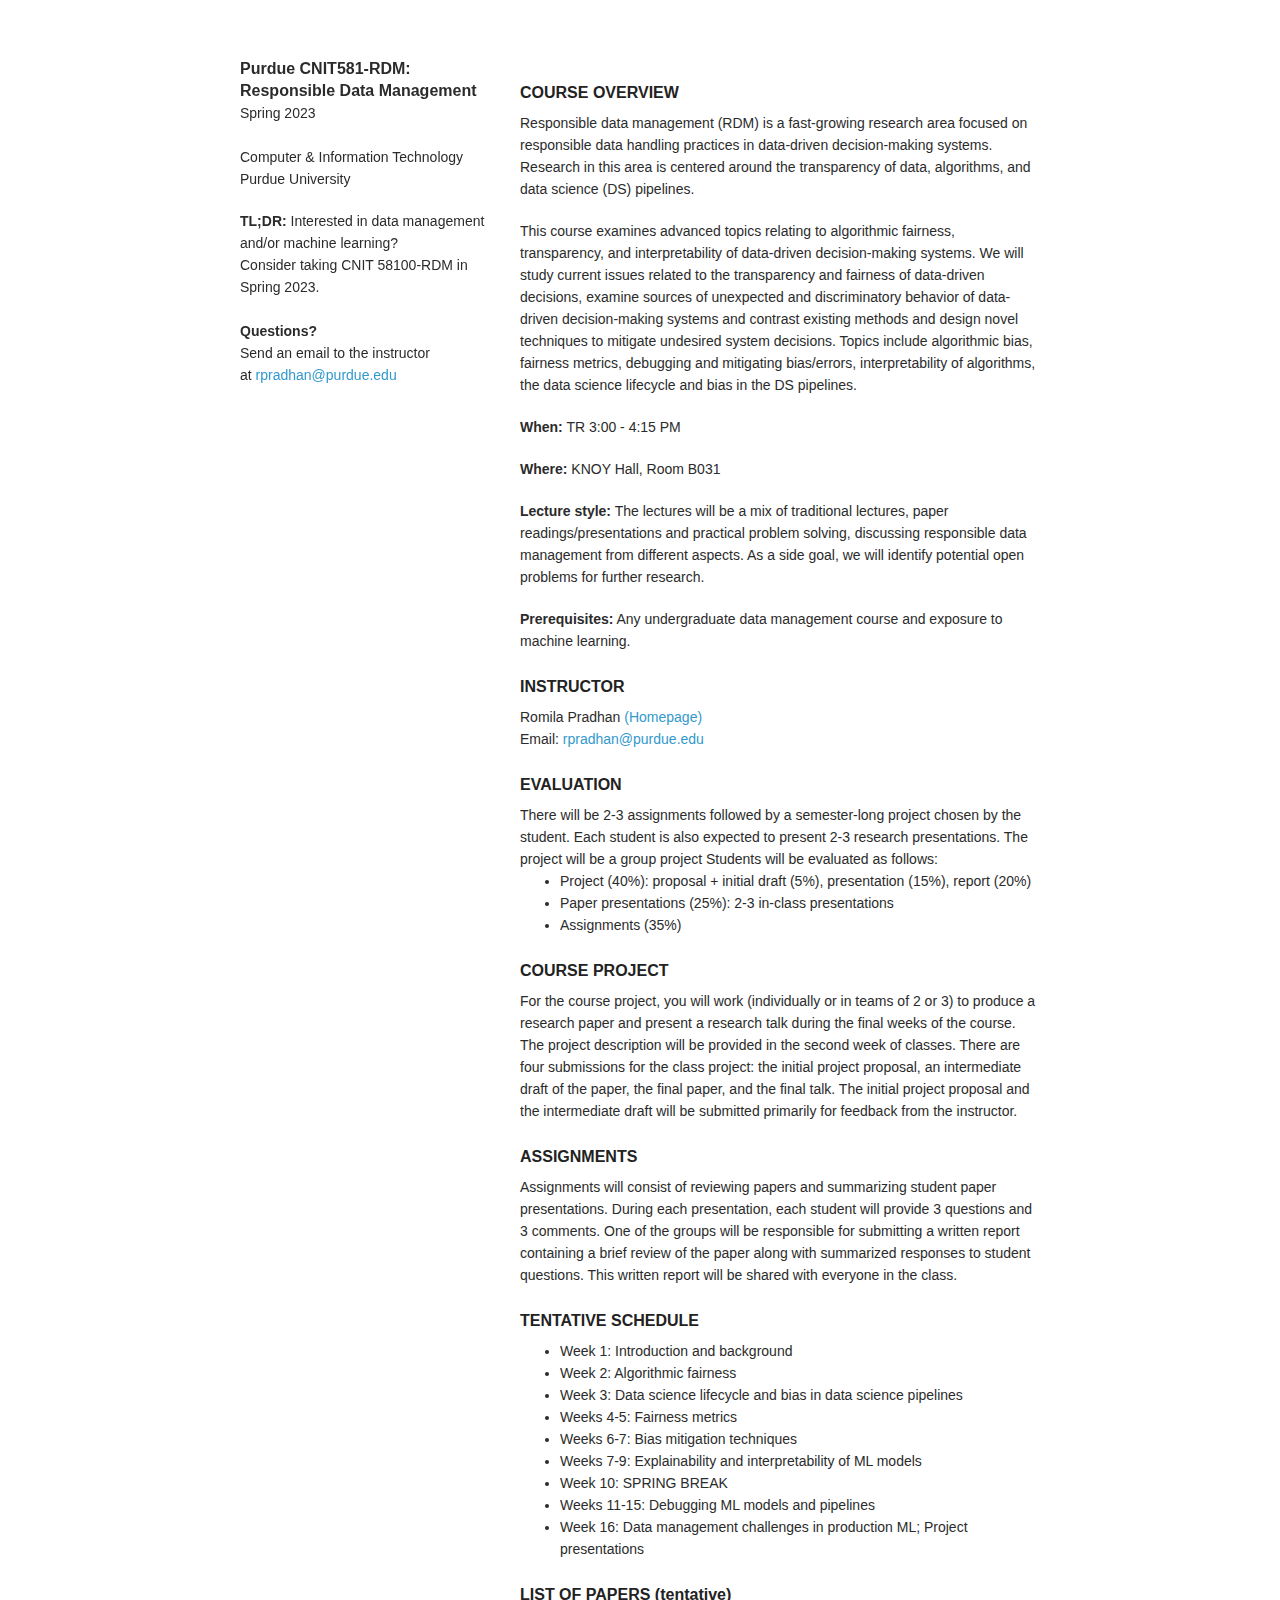
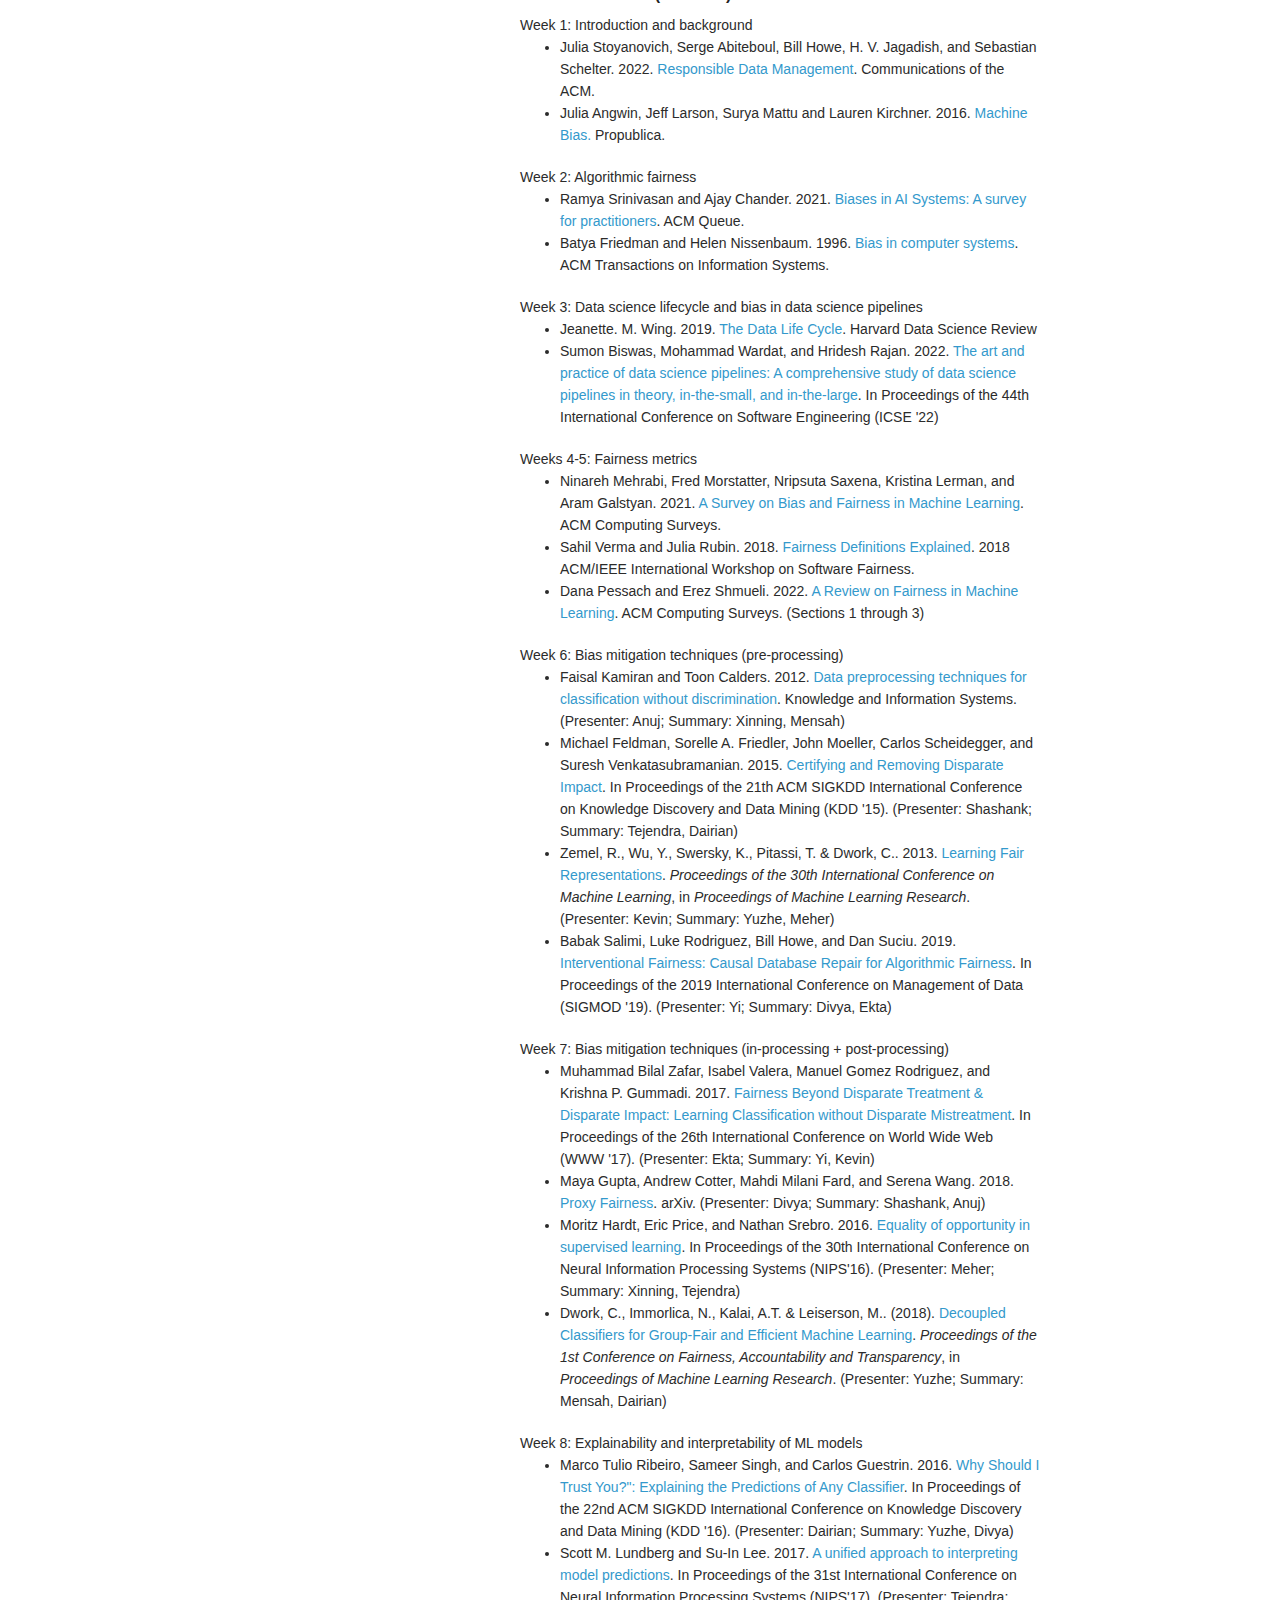
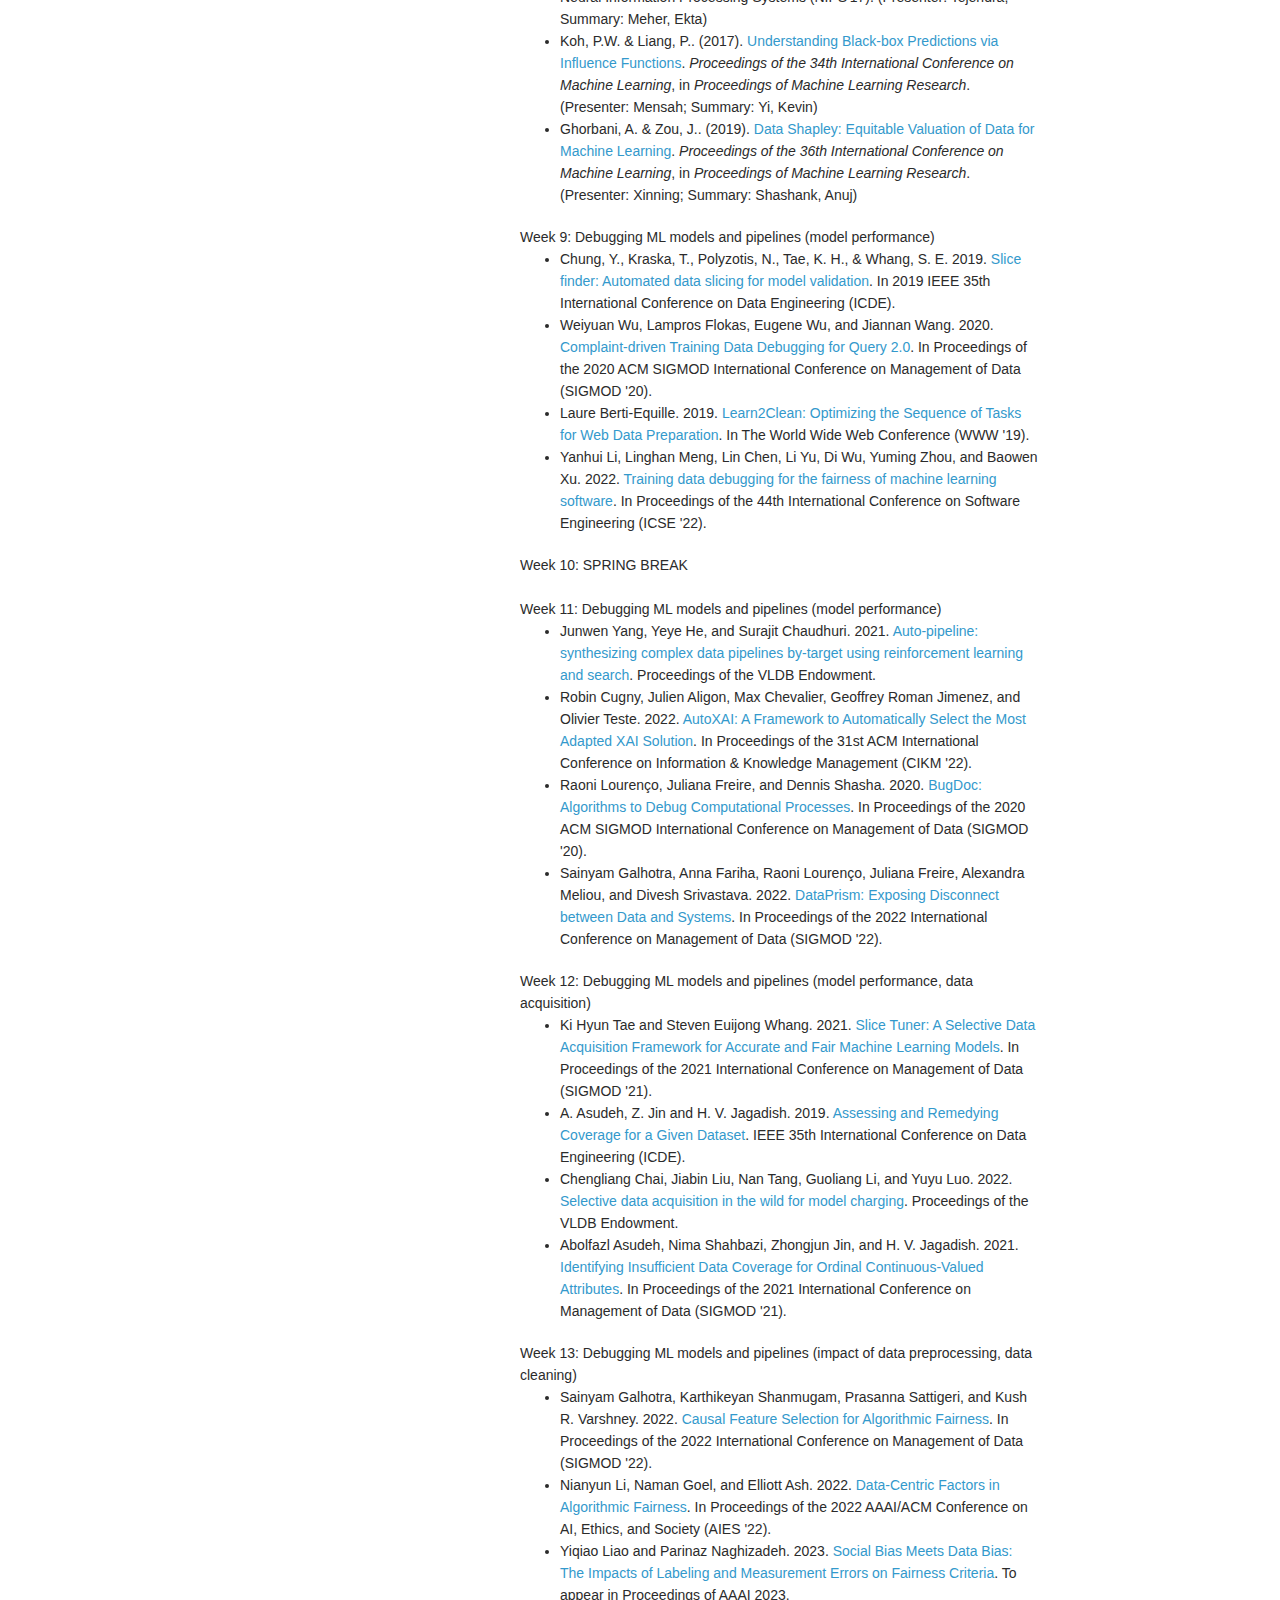
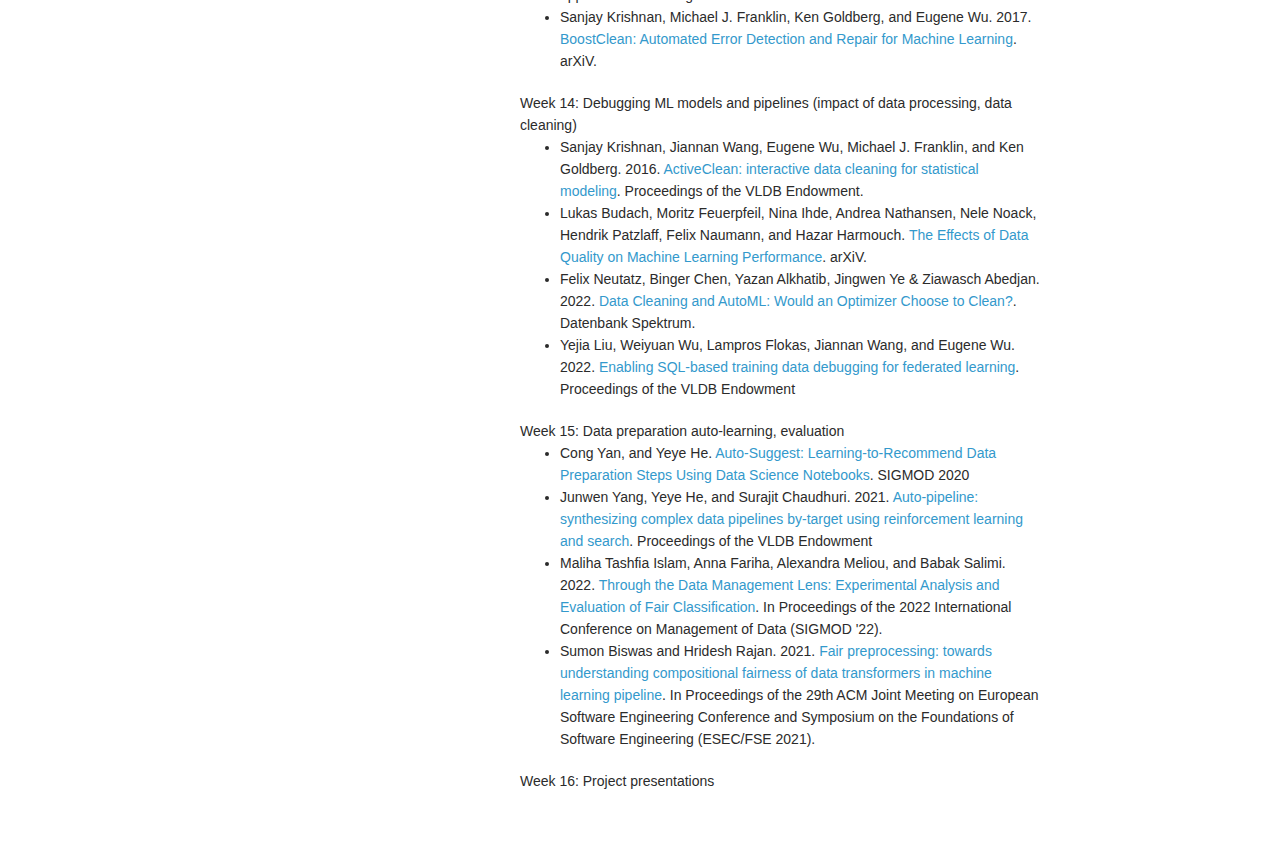
==== commit 0f3b7d6a: "rdm-paper-assignments" ====
--- a/CNIT581RDM.html
+++ b/CNIT581RDM.html
@@ -121,27 +121,27 @@
            
             Week 6: Bias mitigation techniques (pre-processing)
             <ul>
-              <li>Faisal Kamiran and Toon Calders. 2012. <a href="https://doi.org/10.1007/s10115-011-0463-8">Data preprocessing techniques for classification without discrimination</a>. Knowledge and Information Systems.</li>
-              <li>Michael Feldman, Sorelle A. Friedler, John Moeller, Carlos Scheidegger, and Suresh Venkatasubramanian. 2015. <a href="https://doi.org/10.1145/2783258.2783311">Certifying and Removing Disparate Impact</a>. In Proceedings of the 21th ACM SIGKDD International Conference on Knowledge Discovery and Data Mining (KDD '15).</li>
-              <li>Zemel, R., Wu, Y., Swersky, K., Pitassi, T. &amp; Dwork, C.. 2013. <a href="https://proceedings.mlr.press/v28/zemel13.html">Learning Fair Representations</a>. <i>Proceedings of the 30th International Conference on Machine Learning</i>, in <i>Proceedings of Machine Learning Research</i> </li>
-              <li>Babak Salimi, Luke Rodriguez, Bill Howe, and Dan Suciu. 2019. <a href="https://doi.org/10.1145/3299869.3319901">Interventional Fairness: Causal Database Repair for Algorithmic Fairness</a>. In Proceedings of the 2019 International Conference on Management of Data (SIGMOD '19).</li>
+              <li>Faisal Kamiran and Toon Calders. 2012. <a href="https://doi.org/10.1007/s10115-011-0463-8">Data preprocessing techniques for classification without discrimination</a>. Knowledge and Information Systems. (Presenter: Anuj;  Summary: Xinning, Mensah)</li>
+              <li>Michael Feldman, Sorelle A. Friedler, John Moeller, Carlos Scheidegger, and Suresh Venkatasubramanian. 2015. <a href="https://doi.org/10.1145/2783258.2783311">Certifying and Removing Disparate Impact</a>. In Proceedings of the 21th ACM SIGKDD International Conference on Knowledge Discovery and Data Mining (KDD '15). (Presenter: Shashank; Summary: Tejendra, Dairian)</li>
+              <li>Zemel, R., Wu, Y., Swersky, K., Pitassi, T. &amp; Dwork, C.. 2013. <a href="https://proceedings.mlr.press/v28/zemel13.html">Learning Fair Representations</a>. <i>Proceedings of the 30th International Conference on Machine Learning</i>, in <i>Proceedings of Machine Learning Research</i>. (Presenter: Kevin;  Summary: Yuzhe, Meher) </li>
+              <li>Babak Salimi, Luke Rodriguez, Bill Howe, and Dan Suciu. 2019. <a href="https://doi.org/10.1145/3299869.3319901">Interventional Fairness: Causal Database Repair for Algorithmic Fairness</a>. In Proceedings of the 2019 International Conference on Management of Data (SIGMOD '19). (Presenter: Yi; Summary: Divya, Ekta)</li>
             </ul>
 
             Week 7: Bias mitigation techniques (in-processing + post-processing)
             <ul>
-              <li><!--in-processing-->Muhammad Bilal Zafar, Isabel Valera, Manuel Gomez Rodriguez, and Krishna P. Gummadi. 2017. <a href="https://doi.org/10.1145/3038912.3052660">Fairness Beyond Disparate Treatment &amp; Disparate Impact: Learning Classification without Disparate Mistreatment</a>. In Proceedings of the 26th International Conference on World Wide Web (WWW '17). </li>
-              <li><!--in-processing-->Maya Gupta, Andrew Cotter, Mahdi Milani Fard, and Serena Wang. 2018. <a href="https://arxiv.org/pdf/1806.11212.pdf">Proxy Fairness</a>. arXiv.</li> 
+              <li><!--in-processing-->Muhammad Bilal Zafar, Isabel Valera, Manuel Gomez Rodriguez, and Krishna P. Gummadi. 2017. <a href="https://doi.org/10.1145/3038912.3052660">Fairness Beyond Disparate Treatment &amp; Disparate Impact: Learning Classification without Disparate Mistreatment</a>. In Proceedings of the 26th International Conference on World Wide Web (WWW '17). (Presenter: Ekta; Summary: Yi, Kevin)</li>
+              <li><!--in-processing-->Maya Gupta, Andrew Cotter, Mahdi Milani Fard, and Serena Wang. 2018. <a href="https://arxiv.org/pdf/1806.11212.pdf">Proxy Fairness</a>. arXiv. (Presenter: Divya; Summary: Shashank, Anuj)</li> 
               <!-- sensitive attribute unknown in proxy fairness above -->
-              <li><!--post-processing-->Moritz Hardt, Eric Price, and Nathan Srebro. 2016. <a href="https://papers.nips.cc/paper/2016/hash/9d2682367c3935defcb1f9e247a97c0d-Abstract.html">Equality of opportunity in supervised learning</a>. In Proceedings of the 30th International Conference on Neural Information Processing Systems (NIPS'16). </li>
-              <li><!--post-processing-->Dwork, C., Immorlica, N., Kalai, A.T. &amp; Leiserson, M.. (2018). <a href="https://proceedings.mlr.press/v81/dwork18a.html">Decoupled Classifiers for Group-Fair and Efficient Machine Learning</a>. <i>Proceedings of the 1st Conference on Fairness, Accountability and Transparency</i>, in <i>Proceedings of Machine Learning Research</i></li>
+              <li><!--post-processing-->Moritz Hardt, Eric Price, and Nathan Srebro. 2016. <a href="https://papers.nips.cc/paper/2016/hash/9d2682367c3935defcb1f9e247a97c0d-Abstract.html">Equality of opportunity in supervised learning</a>. In Proceedings of the 30th International Conference on Neural Information Processing Systems (NIPS'16). (Presenter: Meher; Summary: Xinning, Tejendra)</li>
+              <li><!--post-processing-->Dwork, C., Immorlica, N., Kalai, A.T. &amp; Leiserson, M.. (2018). <a href="https://proceedings.mlr.press/v81/dwork18a.html">Decoupled Classifiers for Group-Fair and Efficient Machine Learning</a>. <i>Proceedings of the 1st Conference on Fairness, Accountability and Transparency</i>, in <i>Proceedings of Machine Learning Research</i>. (Presenter: Yuzhe; Summary: Mensah, Dairian)</li>
             </ul>
 
             Week 8: Explainability and interpretability of ML models
             <ul>
-              <li>Marco Tulio Ribeiro, Sameer Singh, and Carlos Guestrin. 2016. <a href="https://doi.org/10.1145/2939672.2939778">Why Should I Trust You?": Explaining the Predictions of Any Classifier</a>. In Proceedings of the 22nd ACM SIGKDD International Conference on Knowledge Discovery and Data Mining (KDD '16). </li>
-              <li>Scott M. Lundberg and Su-In Lee. 2017. <a href="https://proceedings.neurips.cc/paper/2017/file/8a20a8621978632d76c43dfd28b67767-Paper.pdf">A unified approach to interpreting model predictions</a>. In Proceedings of the 31st International Conference on Neural Information Processing Systems (NIPS'17).</li>
-              <li>Koh, P.W. &amp; Liang, P.. (2017). <a href="https://proceedings.mlr.press/v70/koh17a.html">Understanding Black-box Predictions via Influence Functions</a>. <i>Proceedings of the 34th International Conference on Machine Learning</i>, in <i>Proceedings of Machine Learning Research</i>.</li>
-              <li>Ghorbani, A. &amp; Zou, J.. (2019). <a href="https://proceedings.mlr.press/v97/ghorbani19c.html">Data Shapley: Equitable Valuation of Data for Machine Learning</a>. <i>Proceedings of the 36th International Conference on Machine Learning</i>, in <i>Proceedings of Machine Learning Research</i></li>
+              <li>Marco Tulio Ribeiro, Sameer Singh, and Carlos Guestrin. 2016. <a href="https://doi.org/10.1145/2939672.2939778">Why Should I Trust You?": Explaining the Predictions of Any Classifier</a>. In Proceedings of the 22nd ACM SIGKDD International Conference on Knowledge Discovery and Data Mining (KDD '16). (Presenter: Dairian; Summary: Yuzhe, Divya)</li>
+              <li>Scott M. Lundberg and Su-In Lee. 2017. <a href="https://proceedings.neurips.cc/paper/2017/file/8a20a8621978632d76c43dfd28b67767-Paper.pdf">A unified approach to interpreting model predictions</a>. In Proceedings of the 31st International Conference on Neural Information Processing Systems (NIPS'17). (Presenter: Tejendra;  Summary: Meher, Ekta)</li>
+              <li>Koh, P.W. &amp; Liang, P.. (2017). <a href="https://proceedings.mlr.press/v70/koh17a.html">Understanding Black-box Predictions via Influence Functions</a>. <i>Proceedings of the 34th International Conference on Machine Learning</i>, in <i>Proceedings of Machine Learning Research</i>. (Presenter: Mensah;  Summary: Yi, Kevin)</li>
+              <li>Ghorbani, A. &amp; Zou, J.. (2019). <a href="https://proceedings.mlr.press/v97/ghorbani19c.html">Data Shapley: Equitable Valuation of Data for Machine Learning</a>. <i>Proceedings of the 36th International Conference on Machine Learning</i>, in <i>Proceedings of Machine Learning Research</i>. (Presenter: Xinning;  Summary: Shashank, Anuj)</li>
             </ul>
 
             <!-- Week 9: Explainability and interpretability of ML models (data-based)
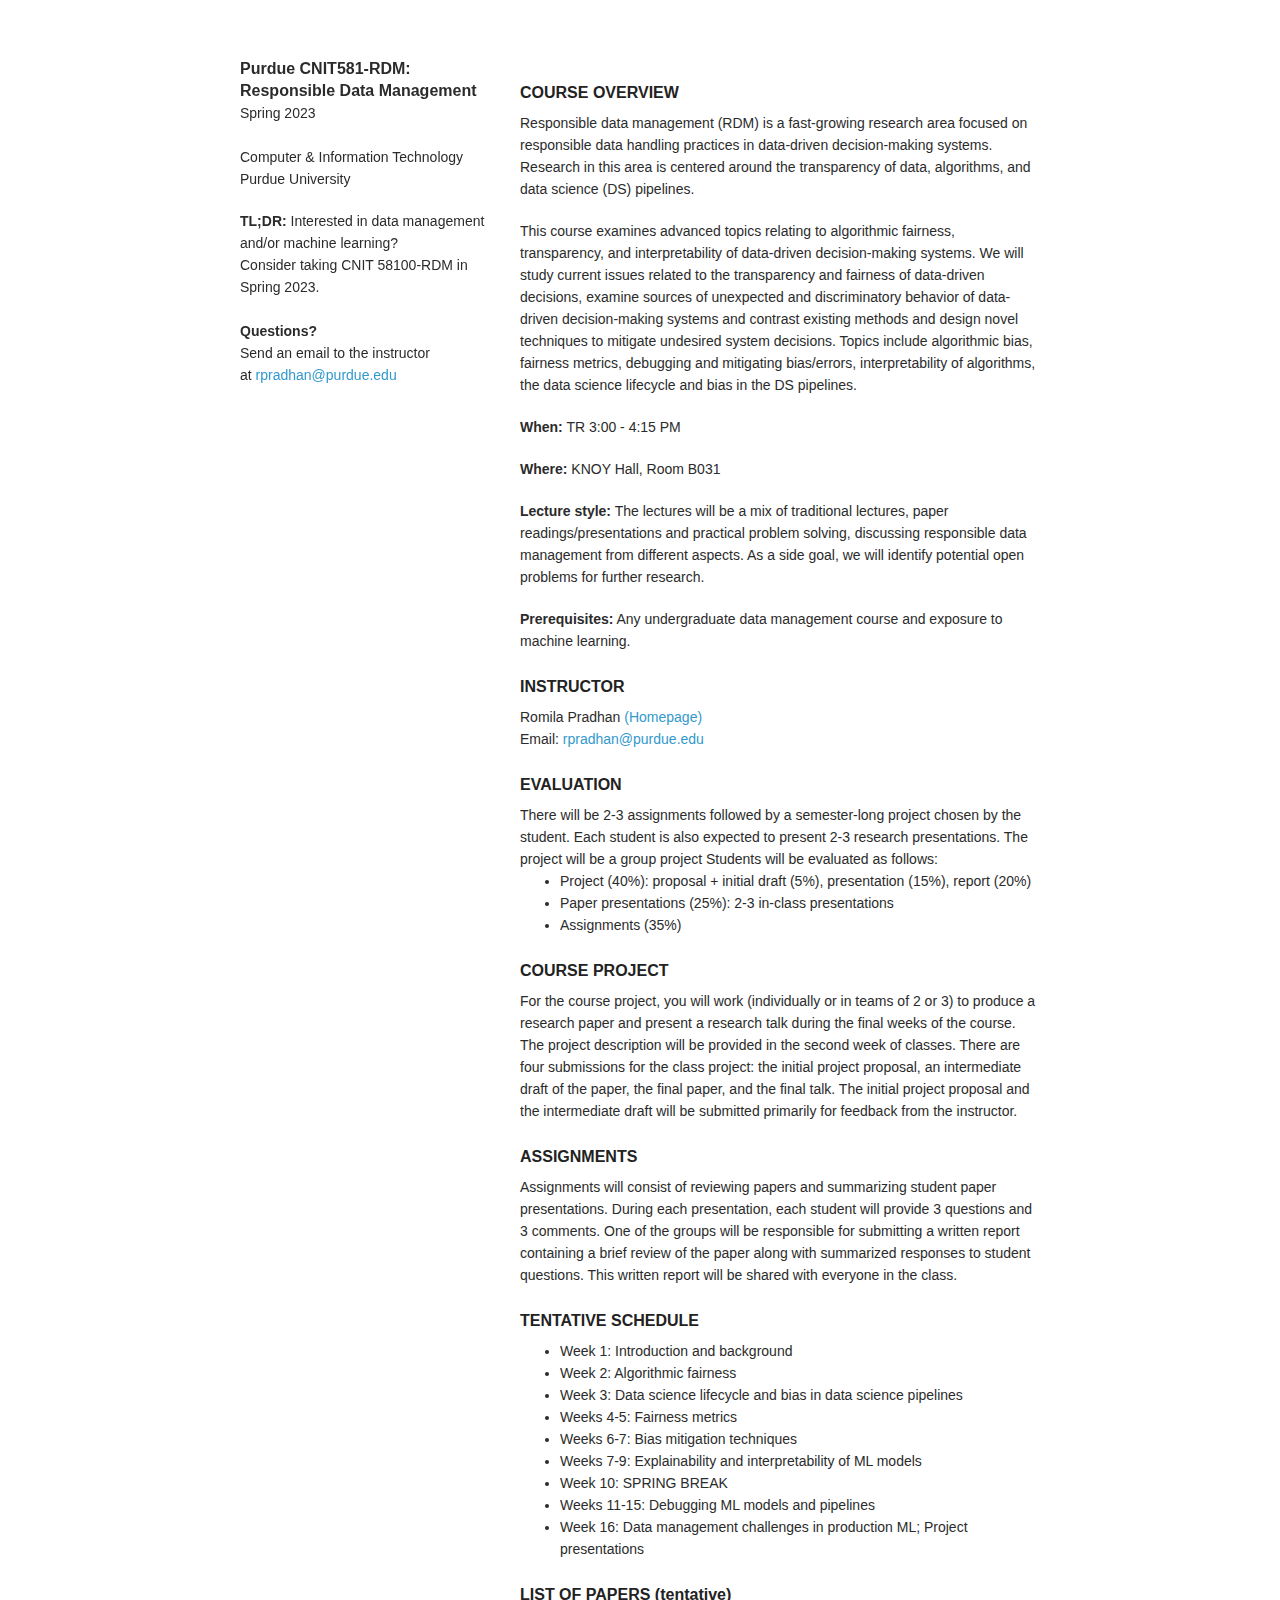
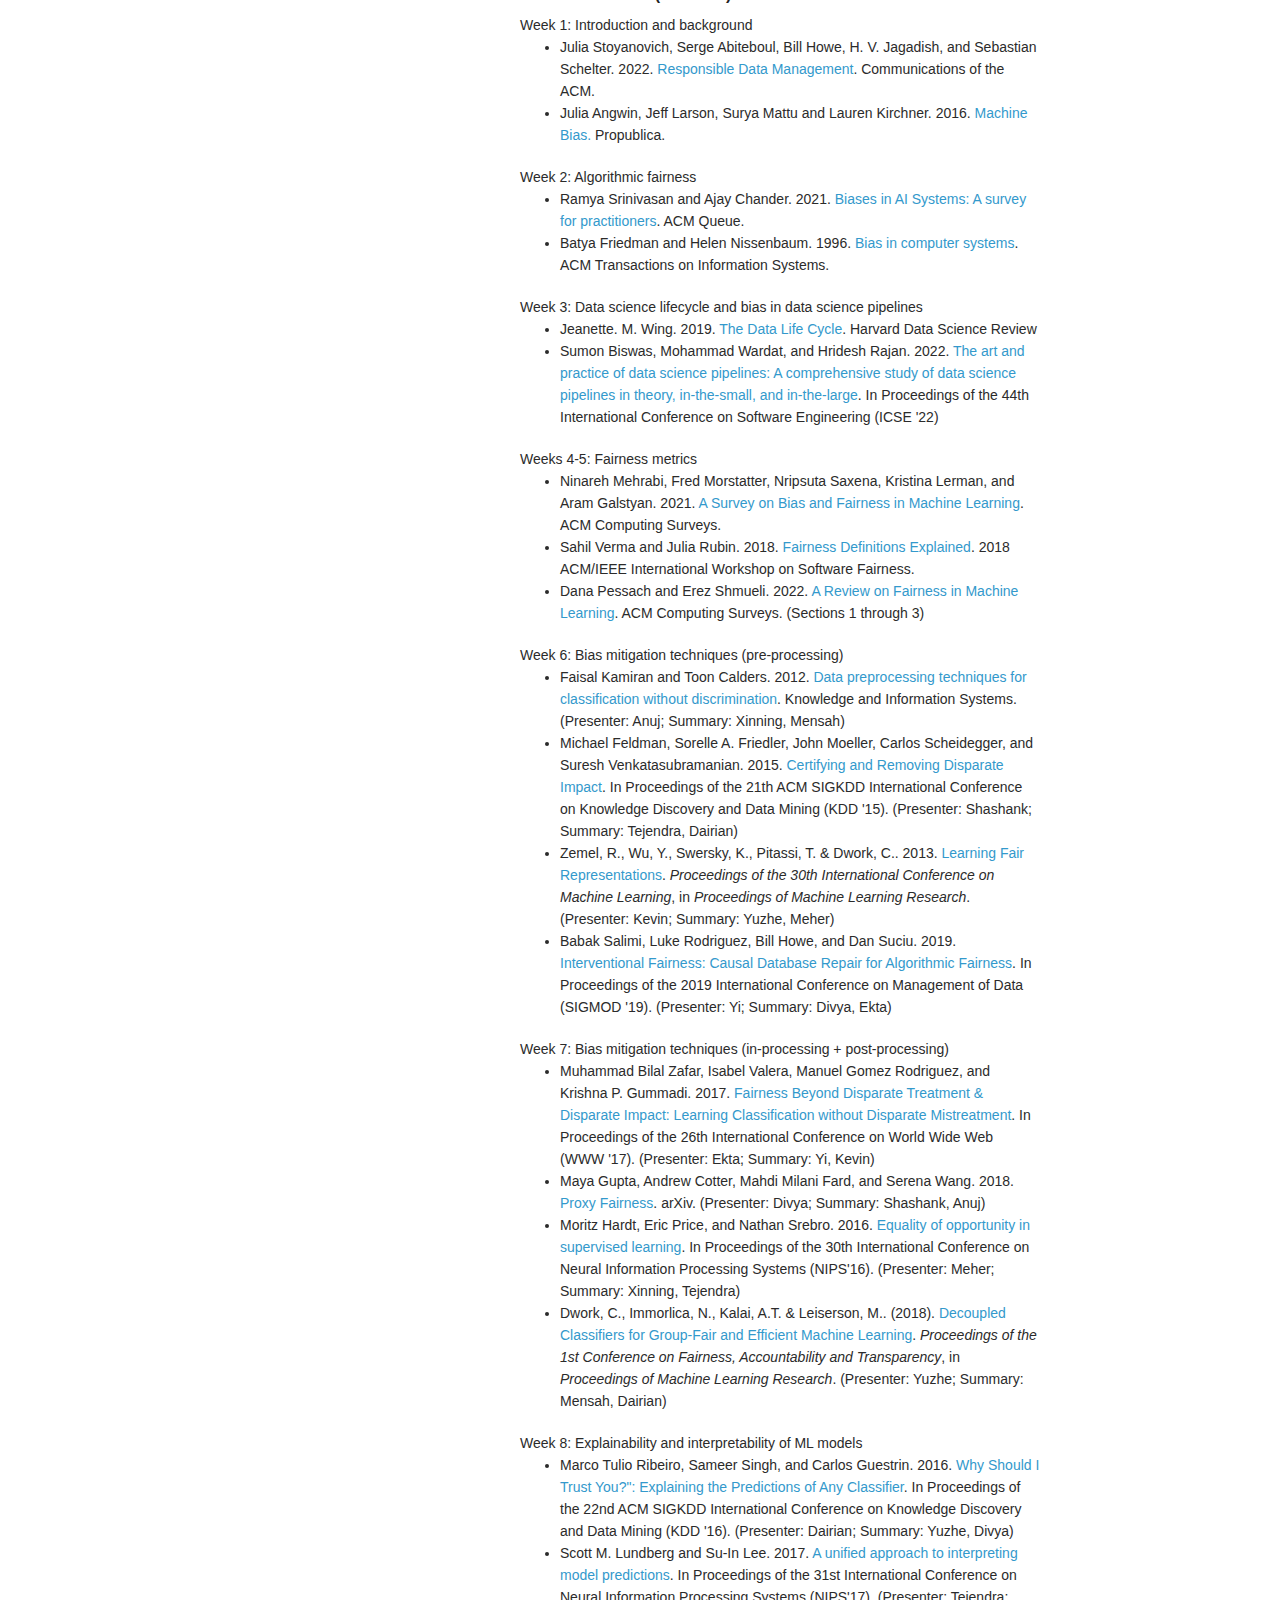
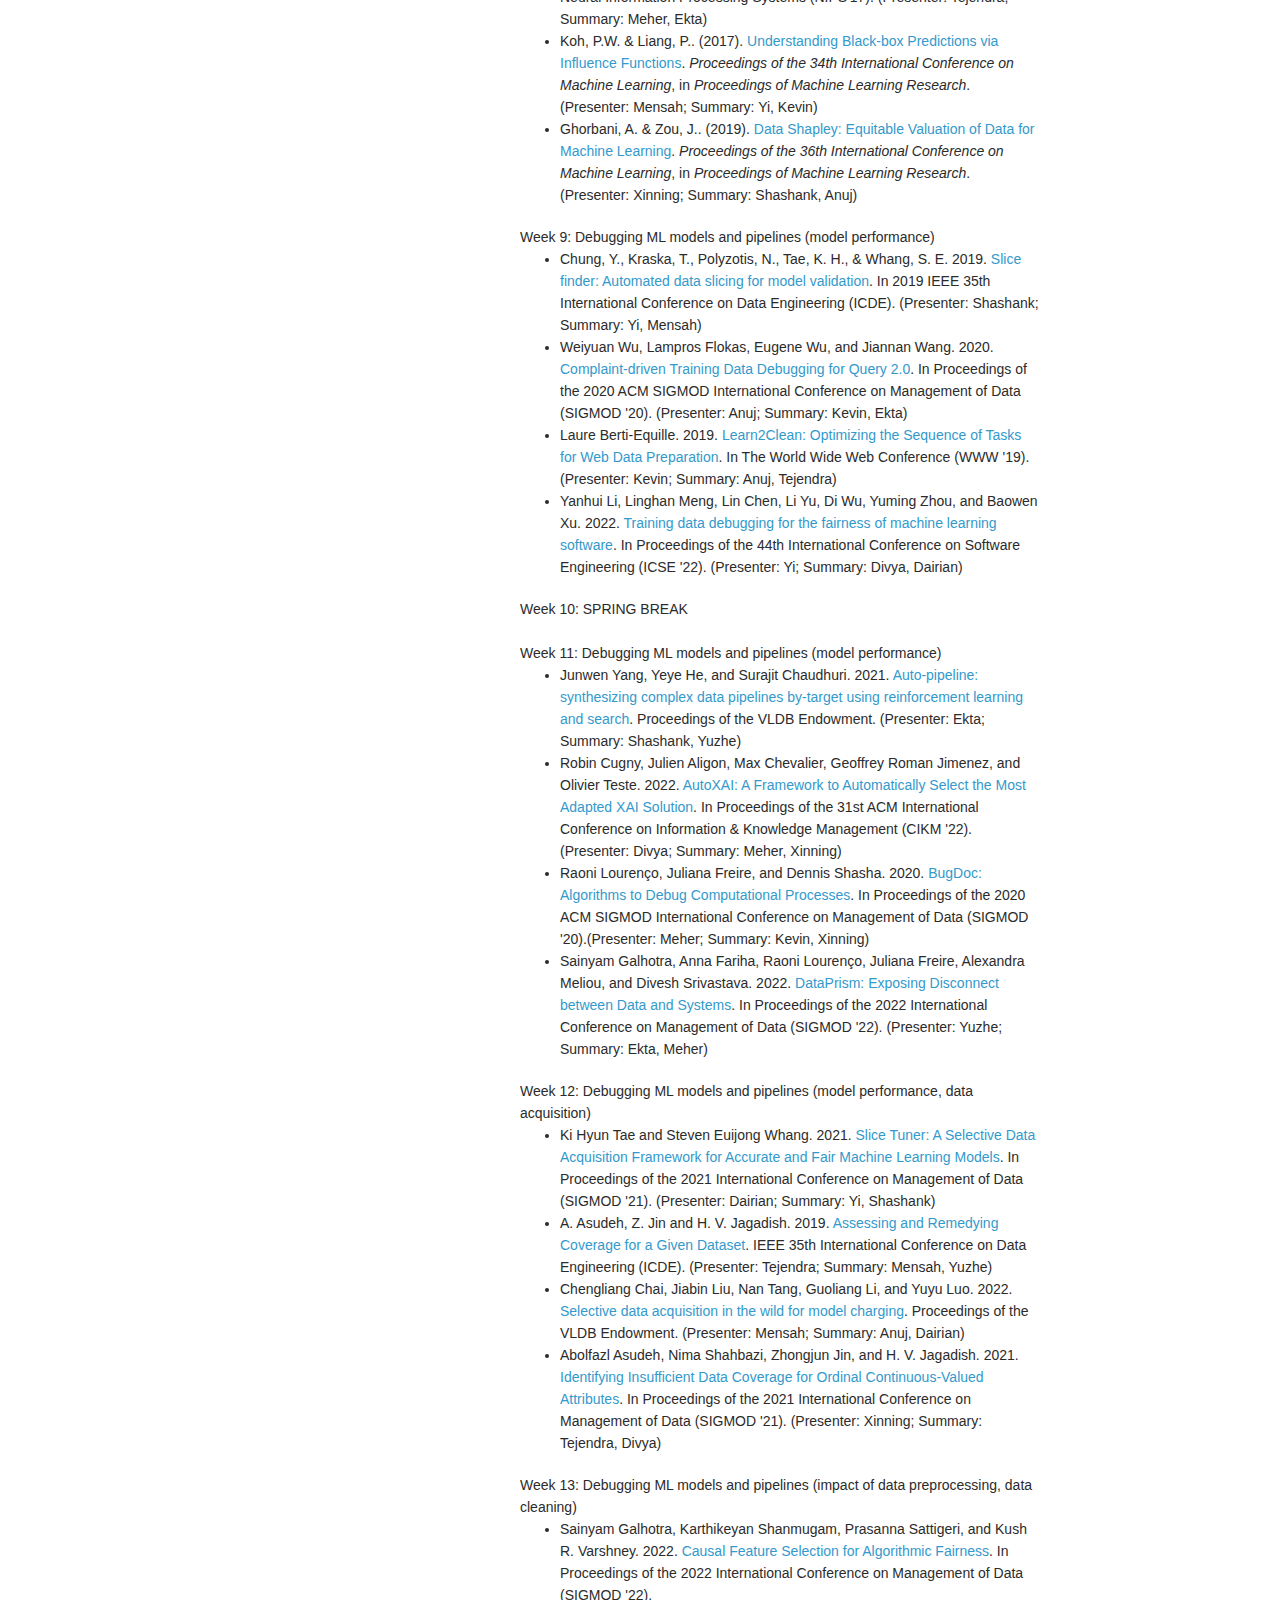
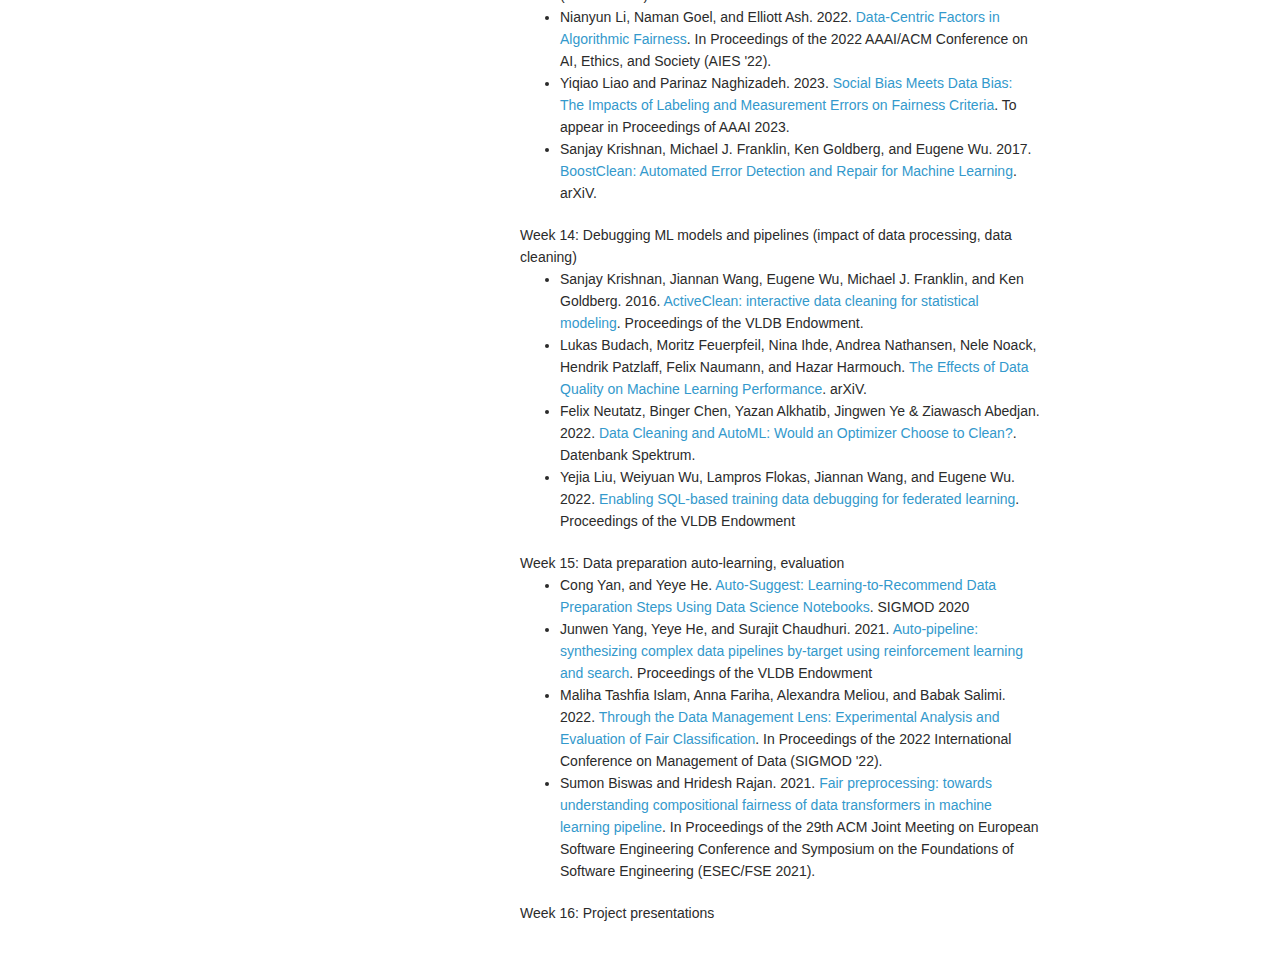
==== commit 799aac1e: "581, papers" ====
--- a/CNIT581RDM.html
+++ b/CNIT581RDM.html
@@ -153,29 +153,29 @@
  
             Week 9: Debugging ML models and pipelines (model performance)
             <ul>
-              <li>Chung, Y., Kraska, T., Polyzotis, N., Tae, K. H., & Whang, S. E. 2019. <a href="https://research.google/pubs/pub47966/">Slice finder: Automated data slicing for model validation</a>. In 2019 IEEE 35th International Conference on Data Engineering (ICDE).</li>
-              <li>Weiyuan Wu, Lampros Flokas, Eugene Wu, and Jiannan Wang. 2020. <a href="https://doi.org/10.1145/3318464.3389696">Complaint-driven Training Data Debugging for Query 2.0</a>. In Proceedings of the 2020 ACM SIGMOD International Conference on Management of Data (SIGMOD '20).</li>
+              <li>Chung, Y., Kraska, T., Polyzotis, N., Tae, K. H., & Whang, S. E. 2019. <a href="https://research.google/pubs/pub47966/">Slice finder: Automated data slicing for model validation</a>. In 2019 IEEE 35th International Conference on Data Engineering (ICDE). (Presenter: Shashank; Summary: Yi, Mensah)</li>
+              <li>Weiyuan Wu, Lampros Flokas, Eugene Wu, and Jiannan Wang. 2020. <a href="https://doi.org/10.1145/3318464.3389696">Complaint-driven Training Data Debugging for Query 2.0</a>. In Proceedings of the 2020 ACM SIGMOD International Conference on Management of Data (SIGMOD '20). (Presenter: Anuj; Summary: Kevin, Ekta)</li>
               <!-- <li>DiffML: End-to-end Differentiable ML Pipelines</li> -->
-              <li>Laure Berti-Equille. 2019. <a href="https://doi.org/10.1145/3308558.3313602">Learn2Clean: Optimizing the Sequence of Tasks for Web Data Preparation</a>. In The World Wide Web Conference (WWW '19).</li>
-              <li>Yanhui Li, Linghan Meng, Lin Chen, Li Yu, Di Wu, Yuming Zhou, and Baowen Xu. 2022. <a href="https://doi.org/10.1145/3510003.3510091">Training data debugging for the fairness of machine learning software</a>. In Proceedings of the 44th International Conference on Software Engineering (ICSE '22). </li>
+              <li>Laure Berti-Equille. 2019. <a href="https://doi.org/10.1145/3308558.3313602">Learn2Clean: Optimizing the Sequence of Tasks for Web Data Preparation</a>. In The World Wide Web Conference (WWW '19). (Presenter: Kevin; Summary: Anuj, Tejendra)</li>
+              <li>Yanhui Li, Linghan Meng, Lin Chen, Li Yu, Di Wu, Yuming Zhou, and Baowen Xu. 2022. <a href="https://doi.org/10.1145/3510003.3510091">Training data debugging for the fairness of machine learning software</a>. In Proceedings of the 44th International Conference on Software Engineering (ICSE '22). (Presenter: Yi; Summary: Divya, Dairian)</li>
             </ul>
 
             Week 10: SPRING BREAK<br><br>
                         
             Week 11: Debugging ML models and pipelines (model performance)
             <ul>
-              <li>Junwen Yang, Yeye He, and Surajit Chaudhuri. 2021. <a href="https://doi.org/10.14778/3476249.3476303">Auto-pipeline: synthesizing complex data pipelines by-target using reinforcement learning and search</a>. Proceedings of the VLDB Endowment.</li>
-              <li>Robin Cugny, Julien Aligon, Max Chevalier, Geoffrey Roman Jimenez, and Olivier Teste. 2022. <a href="https://doi.org/10.1145/3511808.3557247">AutoXAI: A Framework to Automatically Select the Most Adapted XAI Solution</a>. In Proceedings of the 31st ACM International Conference on Information &amp; Knowledge Management (CIKM '22).</li>
-              <li>Raoni Lourenço, Juliana Freire, and Dennis Shasha. 2020. <a href="https://doi.org/10.1145/3318464.3389763">BugDoc: Algorithms to Debug Computational Processes</a>. In Proceedings of the 2020 ACM SIGMOD International Conference on Management of Data (SIGMOD '20).</li>
-              <li>Sainyam Galhotra, Anna Fariha, Raoni Lourenço, Juliana Freire, Alexandra Meliou, and Divesh Srivastava. 2022. <a href="https://doi.org/10.1145/3514221.3517864">DataPrism: Exposing Disconnect between Data and Systems</a>. In Proceedings of the 2022 International Conference on Management of Data (SIGMOD '22).</li>
+              <li>Junwen Yang, Yeye He, and Surajit Chaudhuri. 2021. <a href="https://doi.org/10.14778/3476249.3476303">Auto-pipeline: synthesizing complex data pipelines by-target using reinforcement learning and search</a>. Proceedings of the VLDB Endowment. (Presenter: Ekta; Summary: Shashank, Yuzhe)</li>
+              <li>Robin Cugny, Julien Aligon, Max Chevalier, Geoffrey Roman Jimenez, and Olivier Teste. 2022. <a href="https://doi.org/10.1145/3511808.3557247">AutoXAI: A Framework to Automatically Select the Most Adapted XAI Solution</a>. In Proceedings of the 31st ACM International Conference on Information &amp; Knowledge Management (CIKM '22). (Presenter: Divya; Summary: Meher, Xinning)</li>
+              <li>Raoni Lourenço, Juliana Freire, and Dennis Shasha. 2020. <a href="https://doi.org/10.1145/3318464.3389763">BugDoc: Algorithms to Debug Computational Processes</a>. In Proceedings of the 2020 ACM SIGMOD International Conference on Management of Data (SIGMOD '20).(Presenter: Meher; Summary: Kevin, Xinning) </li>
+              <li>Sainyam Galhotra, Anna Fariha, Raoni Lourenço, Juliana Freire, Alexandra Meliou, and Divesh Srivastava. 2022. <a href="https://doi.org/10.1145/3514221.3517864">DataPrism: Exposing Disconnect between Data and Systems</a>. In Proceedings of the 2022 International Conference on Management of Data (SIGMOD '22). (Presenter: Yuzhe; Summary: Ekta, Meher)</li>
             </ul>
 
             Week 12: Debugging ML models and pipelines (model performance, data acquisition)
             <ul>
-              <li>Ki Hyun Tae and Steven Euijong Whang. 2021. <a href="https://doi.org/10.1145/3448016.3452792">Slice Tuner: A Selective Data Acquisition Framework for Accurate and Fair Machine Learning Models</a>. In Proceedings of the 2021 International Conference on Management of Data (SIGMOD '21).</li>
-              <li>A. Asudeh, Z. Jin and H. V. Jagadish. 2019. <a href="https://doi.org/10.1109/ICDE.2019.00056.">Assessing and Remedying Coverage for a Given Dataset</a>. IEEE 35th International Conference on Data Engineering (ICDE).</li>
-              <li>Chengliang Chai, Jiabin Liu, Nan Tang, Guoliang Li, and Yuyu Luo. 2022. <a href="https://doi.org/10.14778/3523210.3523223">Selective data acquisition in the wild for model charging</a>. Proceedings of the VLDB Endowment.</li>
-              <li>Abolfazl Asudeh, Nima Shahbazi, Zhongjun Jin, and H. V. Jagadish. 2021. <a href="https://www.cs.uic.edu/~indexlab/assets/cov21.pdf">Identifying Insufficient Data Coverage for Ordinal Continuous-Valued Attributes</a>. In Proceedings of the 2021 International Conference on Management of Data (SIGMOD '21).</li>
+              <li>Ki Hyun Tae and Steven Euijong Whang. 2021. <a href="https://doi.org/10.1145/3448016.3452792">Slice Tuner: A Selective Data Acquisition Framework for Accurate and Fair Machine Learning Models</a>. In Proceedings of the 2021 International Conference on Management of Data (SIGMOD '21). (Presenter: Dairian; Summary: Yi, Shashank)</li>
+              <li>A. Asudeh, Z. Jin and H. V. Jagadish. 2019. <a href="https://doi.org/10.1109/ICDE.2019.00056.">Assessing and Remedying Coverage for a Given Dataset</a>. IEEE 35th International Conference on Data Engineering (ICDE). (Presenter: Tejendra; Summary: Mensah, Yuzhe)</li>
+              <li>Chengliang Chai, Jiabin Liu, Nan Tang, Guoliang Li, and Yuyu Luo. 2022. <a href="https://doi.org/10.14778/3523210.3523223">Selective data acquisition in the wild for model charging</a>. Proceedings of the VLDB Endowment. (Presenter: Mensah; Summary: Anuj, Dairian)</li>
+              <li>Abolfazl Asudeh, Nima Shahbazi, Zhongjun Jin, and H. V. Jagadish. 2021. <a href="https://www.cs.uic.edu/~indexlab/assets/cov21.pdf">Identifying Insufficient Data Coverage for Ordinal Continuous-Valued Attributes</a>. In Proceedings of the 2021 International Conference on Management of Data (SIGMOD '21). (Presenter: Xinning; Summary: Tejendra, Divya)</li>
             </ul>
 
             Week 13: Debugging ML models and pipelines (impact of data preprocessing, data cleaning)
